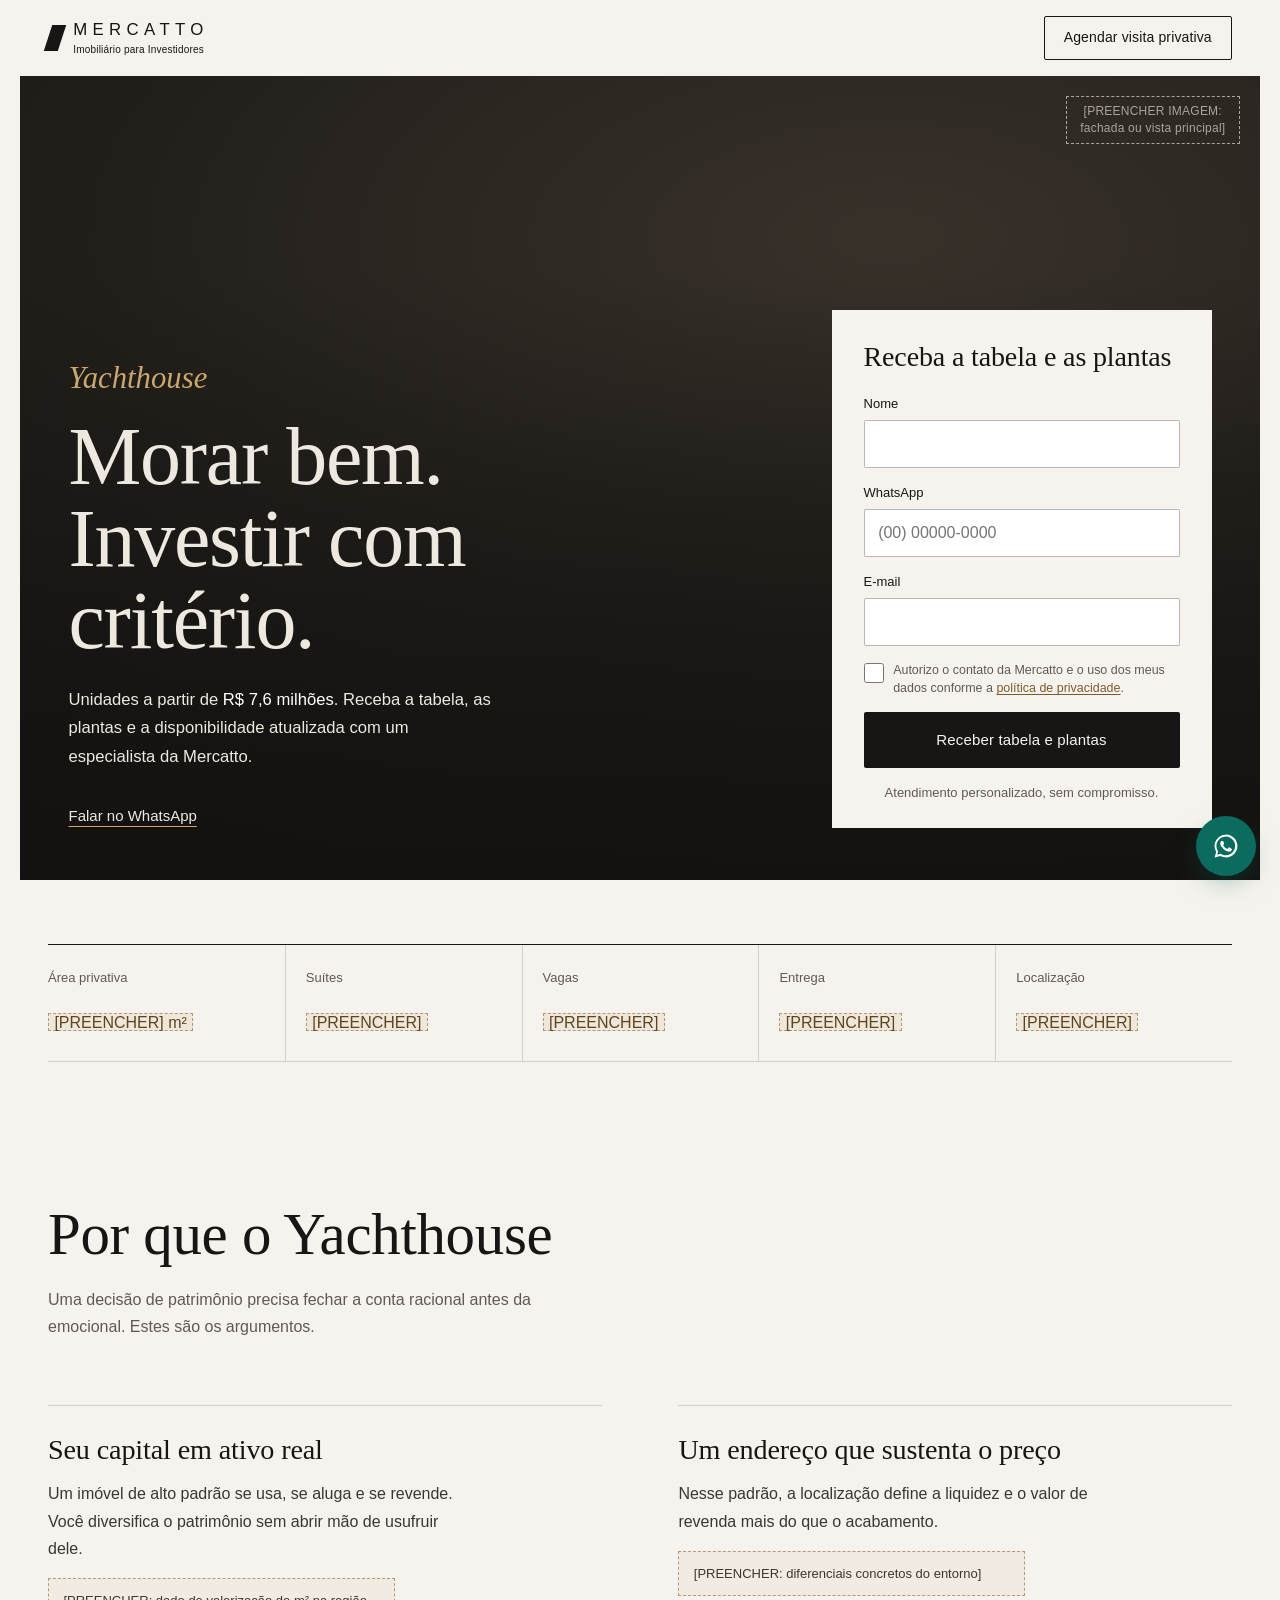
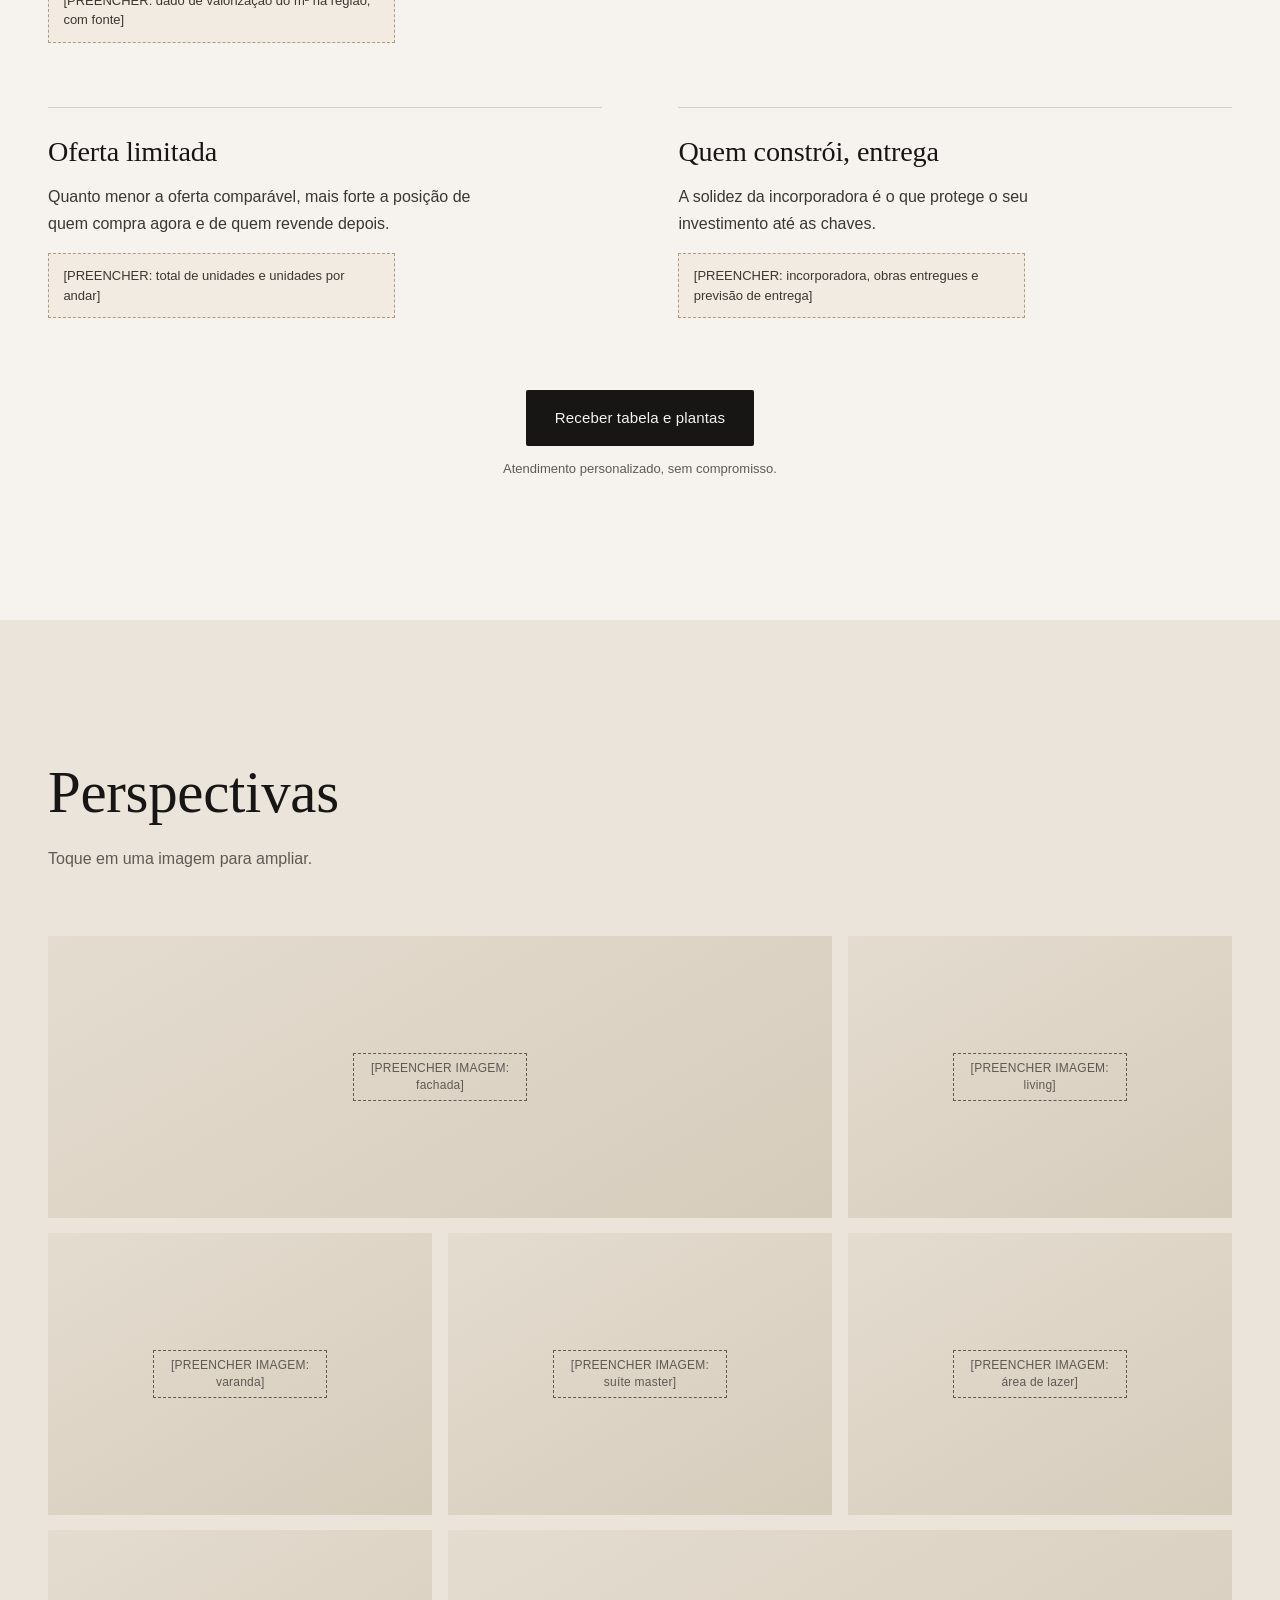
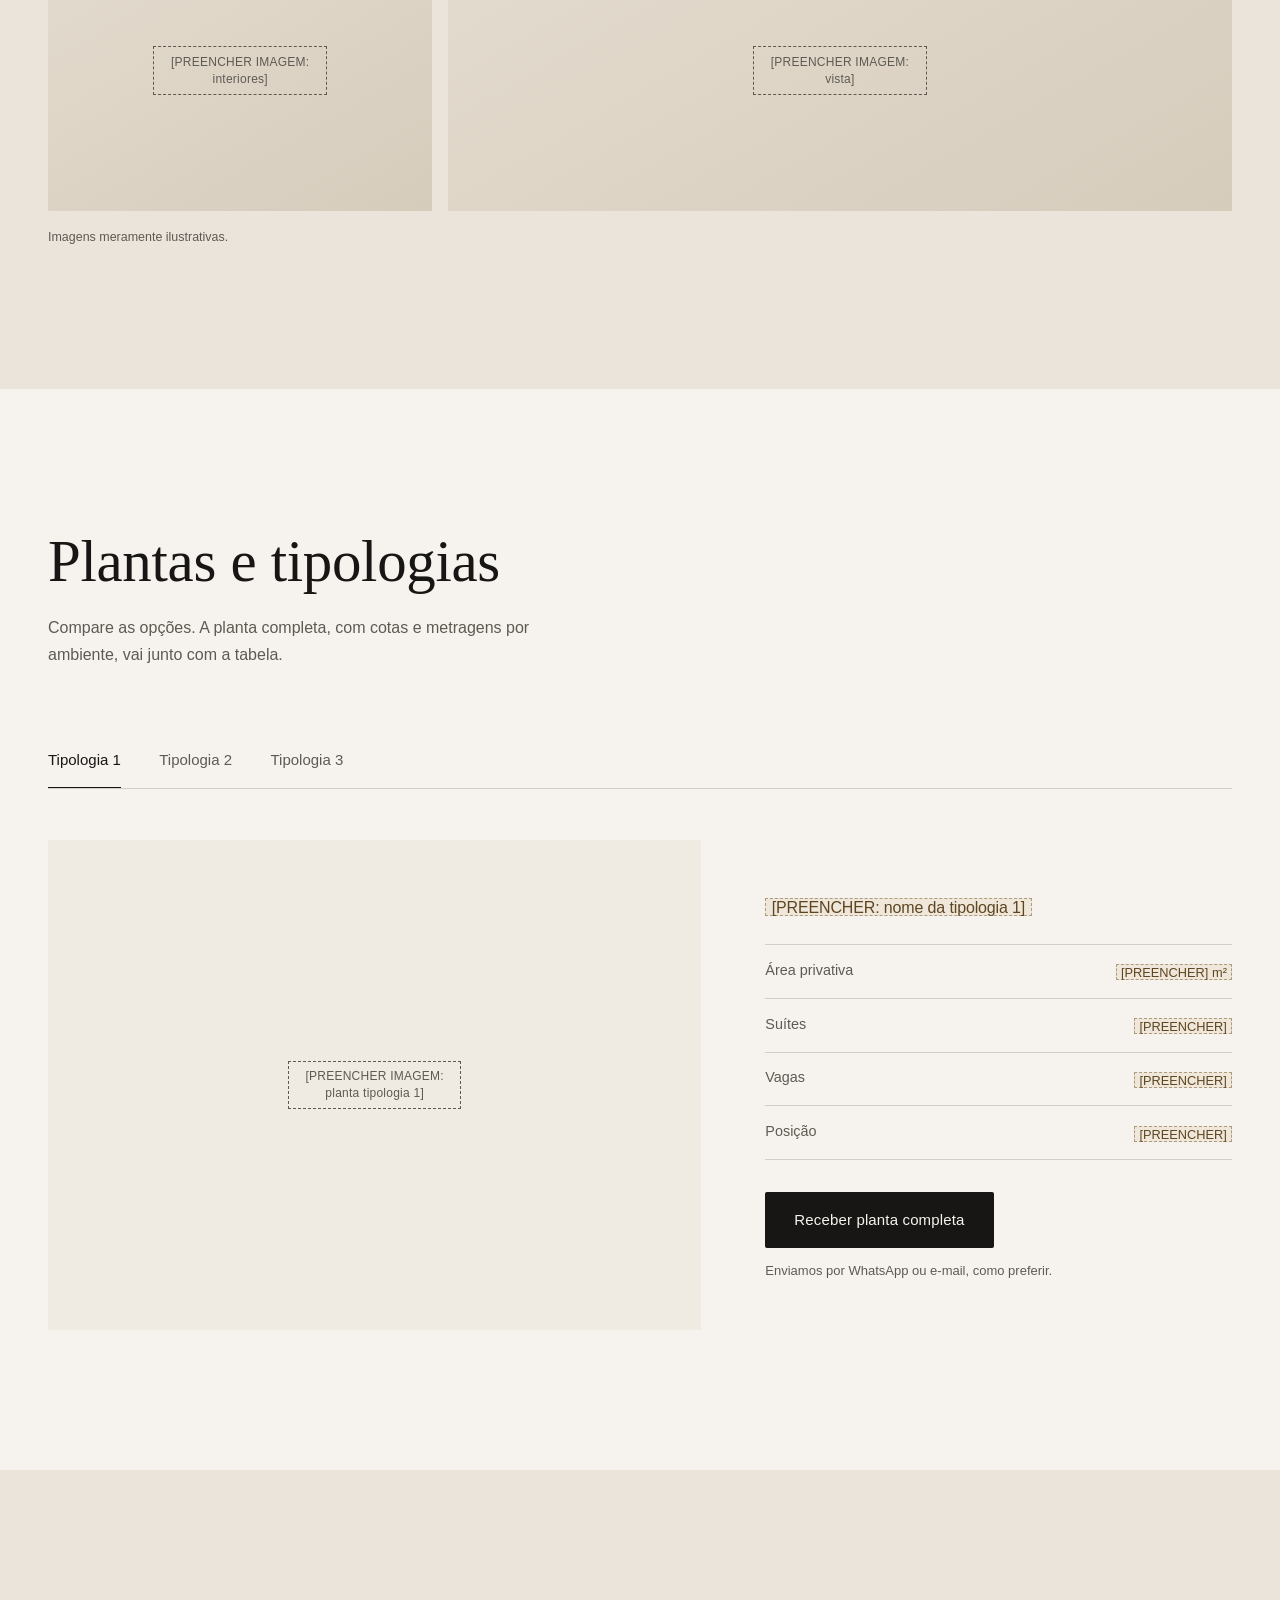
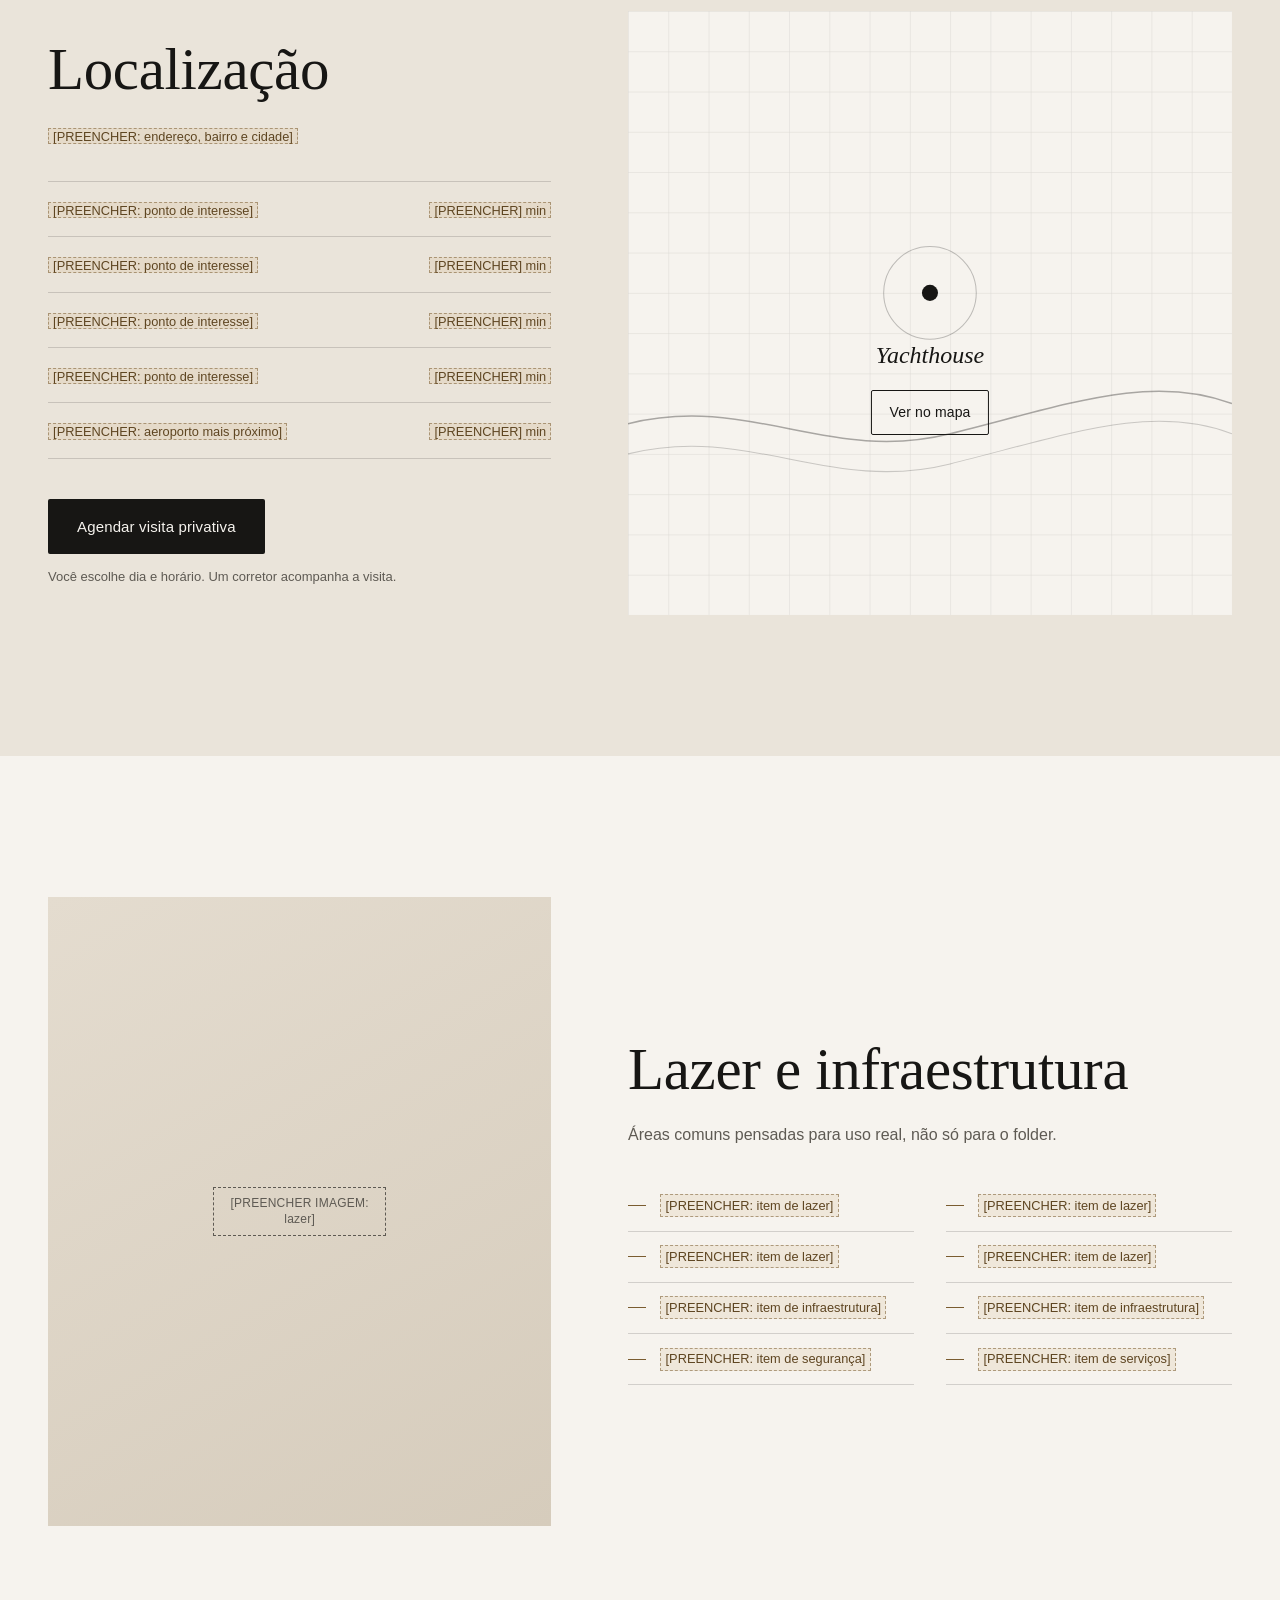
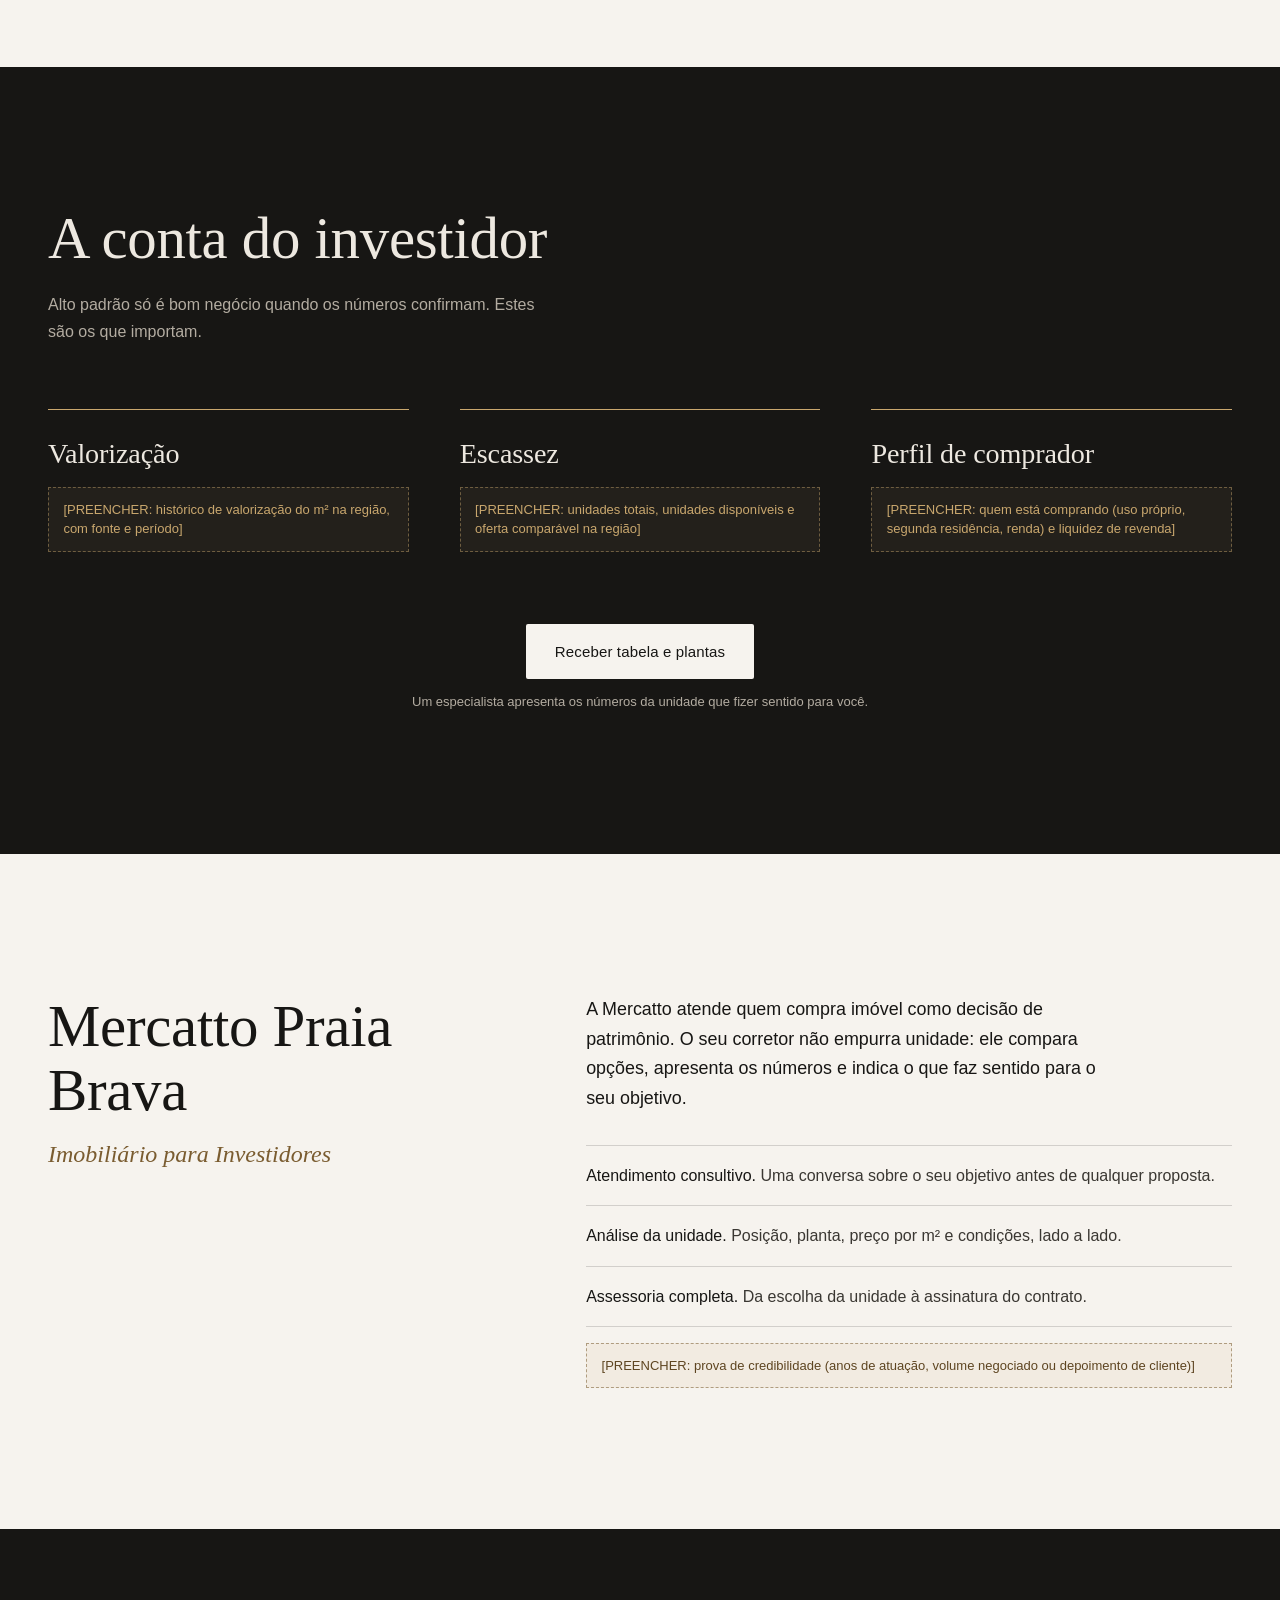
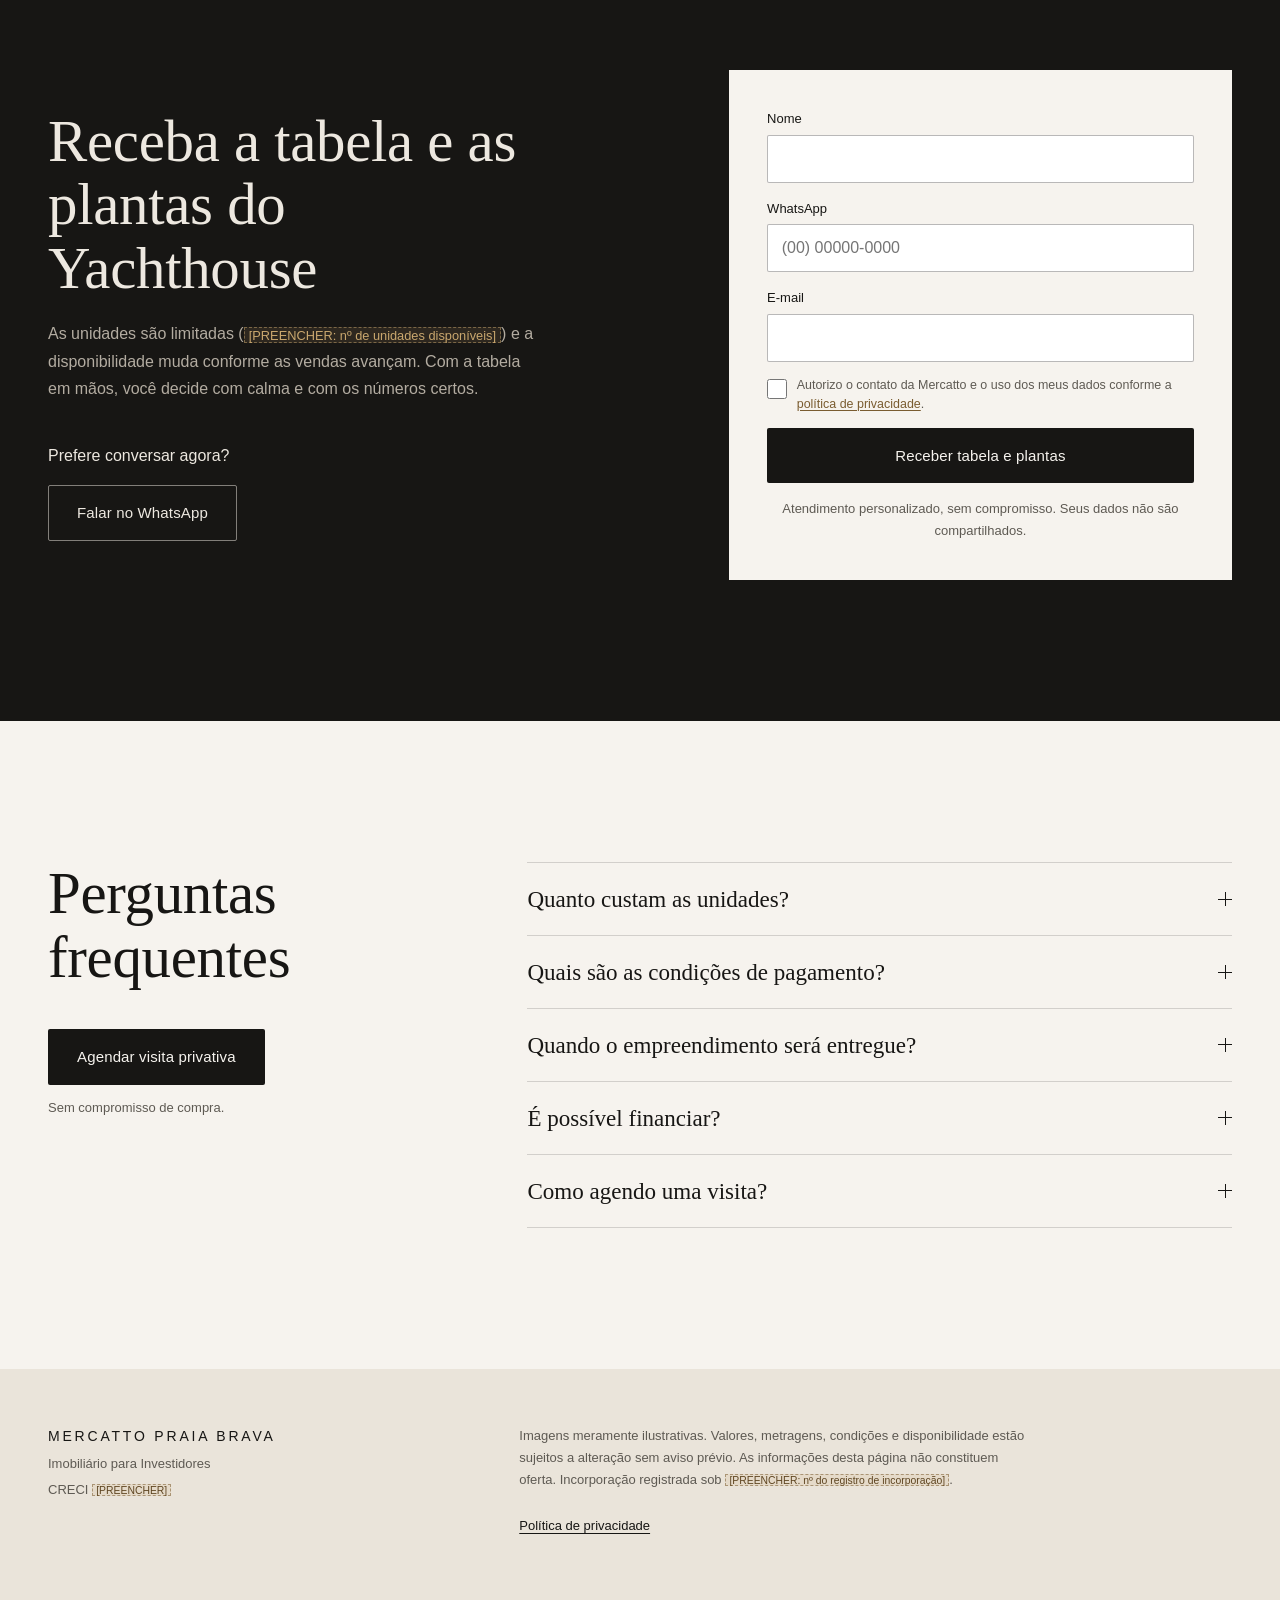
==== index.html @ 2030931a "Adiciona HTML da landing page com as 12 seções e placeholders [PREENCHER] Co-Authored-By: Claude Opu" ====
<!doctype html>
<!--
  ⚠️ FASE DE TESTE — ANTES DE IR AO AR DE VERDADE:
  1. Remova a tag <meta name="robots" content="noindex, nofollow"> abaixo.
  2. Troque o conteúdo de robots.txt para "User-agent: *" + "Allow: /".
  Configurações do formulário, WhatsApp e mapa: topo do script.js.
  Todo texto marcado [PREENCHER] depende de dado oficial do empreendimento.
-->
<html lang="pt-BR">
<head>
  <meta charset="utf-8">
  <meta name="viewport" content="width=device-width, initial-scale=1, viewport-fit=cover">
  <meta name="robots" content="noindex, nofollow">
  <title>Yachthouse | Unidades a partir de R$ 7,6 milhões | Mercatto Praia Brava</title>
  <meta name="description" content="Yachthouse: unidades a partir de R$ 7,6 milhões. Receba a tabela, as plantas e a disponibilidade atualizada com a Mercatto Praia Brava.">
  <meta name="theme-color" content="#F6F3EE">
  <link rel="icon" href="assets/favicon.svg" type="image/svg+xml">
  <script>document.documentElement.classList.add('js');</script>

  <meta property="og:type" content="website">
  <meta property="og:title" content="Yachthouse | a partir de R$ 7,6 milhões">
  <meta property="og:description" content="Receba a tabela, as plantas e a disponibilidade atualizada com a Mercatto Praia Brava.">
  <!-- <meta property="og:image" content="assets/[PREENCHER]-1600.webp"> (imagem 1200x630 da fachada) -->

  <!-- Fontes hospedadas no próprio site (sem chamada ao Google: mais rápido e sem rastreio de terceiros) -->
  <link rel="preload" href="assets/fonts/cormorant-garamond-500.woff2" as="font" type="font/woff2" crossorigin>
  <link rel="preload" href="assets/fonts/poppins-300.woff2" as="font" type="font/woff2" crossorigin>
  <link rel="preload" href="assets/fonts/poppins-500.woff2" as="font" type="font/woff2" crossorigin>
  <link rel="stylesheet" href="style.css">

  <!-- Quando a foto do hero chegar, pré-carregue a versão mobile:
  <link rel="preload" as="image" href="assets/hero-1024.webp" imagesrcset="assets/hero-640.webp 640w, assets/hero-1024.webp 1024w, assets/hero-1600.webp 1600w, assets/hero-2400.webp 2400w" imagesizes="100vw" fetchpriority="high"> -->

  <!-- ===== META PIXEL (descomente e troque SEU_PIXEL_ID) =====
  <script>
    !function(f,b,e,v,n,t,s){if(f.fbq)return;n=f.fbq=function(){n.callMethod?
    n.callMethod.apply(n,arguments):n.queue.push(arguments)};if(!f._fbq)f._fbq=n;
    n.push=n;n.loaded=!0;n.version='2.0';n.queue=[];t=b.createElement(e);t.async=!0;
    t.src=v;s=b.getElementsByTagName(e)[0];s.parentNode.insertBefore(t,s)}(window,
    document,'script','https://connect.facebook.net/en_US/fbevents.js');
    fbq('init', 'SEU_PIXEL_ID');
  </script>
  ===== -->

  <!-- ===== GOOGLE TAG (descomente e troque G-XXXXXXX / AW-XXXXXXX) =====
  <script async src="https://www.googletagmanager.com/gtag/js?id=G-XXXXXXX"></script>
  <script>
    window.dataLayer = window.dataLayer || [];
    function gtag(){dataLayer.push(arguments);}
    gtag('js', new Date());
    gtag('config', 'G-XXXXXXX');
  </script>
  ===== -->
</head>
<body>
  <a class="skip-link" href="#conteudo">Pular para o conteúdo</a>

  <header class="site-header">
    <div class="container header-inner">
      <a class="brand" href="./">
        <!-- Quando o Logo_HEAD.png chegar (rodar tools/otimizar-imagens.sh), troque o wordmark abaixo por:
        <img src="assets/logo-mercatto.png" alt="Mercatto Praia Brava" width="180" height="40"> -->
        <span class="brand-mark" aria-hidden="true"></span>
        <span class="brand-text">
          <span class="brand-name">Mercatto</span>
          <span class="brand-tagline">Imobiliário para Investidores</span>
        </span>
      </a>
      <button type="button" class="btn btn-ghost header-cta" data-open-form data-origem="header" data-titulo="Agendar visita privativa">
        Agendar visita privativa
      </button>
    </div>
  </header>

  <main id="conteudo">

    <!-- 1. HERO -->
    <section class="hero" aria-labelledby="hero-titulo">
      <div class="hero-frame">
        <div class="hero-media">
          <!-- Foto ou vídeo do hero. Imagem (sem lazy, prioridade alta):
          <img src="assets/hero-1600.webp" srcset="assets/hero-640.webp 640w, assets/hero-1024.webp 1024w, assets/hero-1600.webp 1600w, assets/hero-2400.webp 2400w" sizes="100vw" width="2400" height="1350" alt="[PREENCHER: descrição da fachada]" fetchpriority="high" decoding="async">
          Vídeo (mudo, em loop, com poster):
          <video autoplay muted loop playsinline poster="assets/hero-1600.webp"><source src="assets/hero.mp4" type="video/mp4"></video> -->
          <div class="ph ph-dark ph-fill" role="img" aria-label="Imagem do Yachthouse em breve">
            <span class="ph-label">[PREENCHER IMAGEM: fachada ou vista principal]</span>
          </div>
        </div>

        <div class="container hero-grid">
          <div class="hero-copy">
            <p class="hero-name">Yachthouse</p>
            <h1 id="hero-titulo">Morar bem.<br>Investir com critério.</h1>
            <p class="hero-sub">Unidades a partir de <strong>R$&nbsp;7,6&nbsp;milhões</strong>. Receba a tabela, as plantas e a disponibilidade atualizada com um especialista da Mercatto.</p>
            <div class="hero-actions">
              <button type="button" class="btn btn-light hero-mobile-cta" data-open-form data-origem="hero-mobile" data-titulo="Receber tabela e plantas">Receber tabela e plantas</button>
              <a class="link-wa" href="#" data-whatsapp data-origem="hero">Falar no WhatsApp</a>
            </div>
          </div>

          <div class="hero-form-card">
            <h2 class="form-title">Receba a tabela e as plantas</h2>
            <form class="lead-form" data-origem="hero" novalidate>
              <div class="field">
                <label for="h-nome">Nome</label>
                <input id="h-nome" name="nome" type="text" autocomplete="name" required aria-describedby="h-nome-erro">
                <p class="field-error" id="h-nome-erro"></p>
              </div>
              <div class="field">
                <label for="h-whatsapp">WhatsApp</label>
                <input id="h-whatsapp" name="whatsapp" type="tel" inputmode="tel" autocomplete="tel-national" placeholder="(00) 00000-0000" required aria-describedby="h-whatsapp-erro" data-mask="phone">
                <p class="field-error" id="h-whatsapp-erro"></p>
              </div>
              <div class="field">
                <label for="h-email">E-mail</label>
                <input id="h-email" name="email" type="email" autocomplete="email" required aria-describedby="h-email-erro">
                <p class="field-error" id="h-email-erro"></p>
              </div>
              <div class="field field-check">
                <input id="h-lgpd" name="consentimento" type="checkbox" required aria-describedby="h-lgpd-erro">
                <label for="h-lgpd">Autorizo o contato da Mercatto e o uso dos meus dados conforme a <a href="#privacidade">política de privacidade</a>.</label>
                <p class="field-error" id="h-lgpd-erro"></p>
              </div>
              <div class="hp" aria-hidden="true"><label for="h-empresa">Empresa</label><input id="h-empresa" name="empresa" type="text" tabindex="-1" autocomplete="off"></div>
              <input type="hidden" name="utm_source"><input type="hidden" name="utm_medium"><input type="hidden" name="utm_campaign"><input type="hidden" name="utm_content">
              <button type="submit" class="btn btn-primary btn-block">Receber tabela e plantas</button>
              <p class="trust">Atendimento personalizado, sem compromisso.</p>
              <div class="form-status" role="status" aria-live="polite"></div>
            </form>
          </div>
        </div>
      </div>
    </section>

    <!-- 2. FICHA TÉCNICA -->
    <section class="spec" aria-label="Números-chave do Yachthouse">
      <div class="container">
        <dl class="spec-sheet">
          <div class="spec-item"><dt>Área privativa</dt><dd><span class="pf">[PREENCHER] m²</span></dd></div>
          <div class="spec-item"><dt>Suítes</dt><dd><span class="pf">[PREENCHER]</span></dd></div>
          <div class="spec-item"><dt>Vagas</dt><dd><span class="pf">[PREENCHER]</span></dd></div>
          <div class="spec-item"><dt>Entrega</dt><dd><span class="pf">[PREENCHER]</span></dd></div>
          <div class="spec-item"><dt>Localização</dt><dd><span class="pf">[PREENCHER]</span></dd></div>
        </dl>
      </div>
    </section>

    <!-- 3. POR QUE YACHTHOUSE -->
    <section class="section why" aria-labelledby="why-titulo">
      <div class="container">
        <div class="section-head">
          <h2 id="why-titulo" class="reveal">Por que o Yachthouse</h2>
          <p class="section-lead reveal">Uma decisão de patrimônio precisa fechar a conta racional antes da emocional. Estes são os argumentos.</p>
        </div>
        <div class="why-grid">
          <article class="why-item reveal">
            <h3>Seu capital em ativo real</h3>
            <p>Um imóvel de alto padrão se usa, se aluga e se revende. Você diversifica o patrimônio sem abrir mão de usufruir dele.</p>
            <p class="pf-block">[PREENCHER: dado de valorização do m² na região, com fonte]</p>
          </article>
          <article class="why-item reveal">
            <h3>Um endereço que sustenta o preço</h3>
            <p>Nesse padrão, a localização define a liquidez e o valor de revenda mais do que o acabamento.</p>
            <p class="pf-block">[PREENCHER: diferenciais concretos do entorno]</p>
          </article>
          <article class="why-item reveal">
            <h3>Oferta limitada</h3>
            <p>Quanto menor a oferta comparável, mais forte a posição de quem compra agora e de quem revende depois.</p>
            <p class="pf-block">[PREENCHER: total de unidades e unidades por andar]</p>
          </article>
          <article class="why-item reveal">
            <h3>Quem constrói, entrega</h3>
            <p>A solidez da incorporadora é o que protege o seu investimento até as chaves.</p>
            <p class="pf-block">[PREENCHER: incorporadora, obras entregues e previsão de entrega]</p>
          </article>
        </div>
        <div class="cta-row">
          <button type="button" class="btn btn-primary" data-open-form data-origem="por-que" data-titulo="Receber tabela e plantas">Receber tabela e plantas</button>
          <p class="trust">Atendimento personalizado, sem compromisso.</p>
        </div>
      </div>
    </section>

    <!-- 4. GALERIA -->
    <section class="section gallery" aria-labelledby="galeria-titulo">
      <div class="container">
        <div class="section-head">
          <h2 id="galeria-titulo" class="reveal">Perspectivas</h2>
          <p class="section-lead reveal">Toque em uma imagem para ampliar.</p>
        </div>
        <!--
          Para cada imagem real, troque o <span class="ph"> por um <img> com srcset, mantendo o botão:
          <button class="gallery-item" data-full="assets/fachada-2400.webp" data-alt="Fachada do Yachthouse">
            <img src="assets/fachada-1024.webp" srcset="assets/fachada-640.webp 640w, assets/fachada-1024.webp 1024w, assets/fachada-1600.webp 1600w" sizes="(min-width: 900px) 50vw, 100vw" width="1600" height="1000" alt="Fachada do Yachthouse" loading="lazy" decoding="async">
          </button>
        -->
        <div class="gallery-grid">
          <button type="button" class="gallery-item g-wide" data-alt="[PREENCHER IMAGEM: fachada]"><span class="ph"><span class="ph-label">[PREENCHER IMAGEM: fachada]</span></span><span class="sr-only">Ampliar imagem: fachada</span></button>
          <button type="button" class="gallery-item" data-alt="[PREENCHER IMAGEM: living]"><span class="ph"><span class="ph-label">[PREENCHER IMAGEM: living]</span></span><span class="sr-only">Ampliar imagem: living</span></button>
          <button type="button" class="gallery-item" data-alt="[PREENCHER IMAGEM: varanda]"><span class="ph"><span class="ph-label">[PREENCHER IMAGEM: varanda]</span></span><span class="sr-only">Ampliar imagem: varanda</span></button>
          <button type="button" class="gallery-item" data-alt="[PREENCHER IMAGEM: suíte master]"><span class="ph"><span class="ph-label">[PREENCHER IMAGEM: suíte master]</span></span><span class="sr-only">Ampliar imagem: suíte master</span></button>
          <button type="button" class="gallery-item" data-alt="[PREENCHER IMAGEM: área de lazer]"><span class="ph"><span class="ph-label">[PREENCHER IMAGEM: área de lazer]</span></span><span class="sr-only">Ampliar imagem: área de lazer</span></button>
          <button type="button" class="gallery-item" data-alt="[PREENCHER IMAGEM: interiores]"><span class="ph"><span class="ph-label">[PREENCHER IMAGEM: interiores]</span></span><span class="sr-only">Ampliar imagem: interiores</span></button>
          <button type="button" class="gallery-item g-wide" data-alt="[PREENCHER IMAGEM: vista]"><span class="ph"><span class="ph-label">[PREENCHER IMAGEM: vista]</span></span><span class="sr-only">Ampliar imagem: vista</span></button>
        </div>
        <p class="note">Imagens meramente ilustrativas.</p>
      </div>
    </section>

    <!-- 5. PLANTAS -->
    <section class="section plans" aria-labelledby="plantas-titulo">
      <div class="container">
        <div class="section-head">
          <h2 id="plantas-titulo" class="reveal">Plantas e tipologias</h2>
          <p class="section-lead reveal">Compare as opções. A planta completa, com cotas e metragens por ambiente, vai junto com a tabela.</p>
        </div>

        <div class="tabs" role="tablist" aria-label="Tipologias">
          <button type="button" role="tab" id="tab-1" aria-controls="painel-1" aria-selected="true">Tipologia 1</button>
          <button type="button" role="tab" id="tab-2" aria-controls="painel-2" aria-selected="false" tabindex="-1">Tipologia 2</button>
          <button type="button" role="tab" id="tab-3" aria-controls="painel-3" aria-selected="false" tabindex="-1">Tipologia 3</button>
        </div>

        <div class="tab-panel" role="tabpanel" id="painel-1" aria-labelledby="tab-1" tabindex="0">
          <div class="plan-media"><span class="ph ph-plan"><span class="ph-label">[PREENCHER IMAGEM: planta tipologia 1]</span></span></div>
          <div class="plan-info">
            <h3><span class="pf">[PREENCHER: nome da tipologia 1]</span></h3>
            <dl class="plan-specs">
              <div><dt>Área privativa</dt><dd><span class="pf">[PREENCHER] m²</span></dd></div>
              <div><dt>Suítes</dt><dd><span class="pf">[PREENCHER]</span></dd></div>
              <div><dt>Vagas</dt><dd><span class="pf">[PREENCHER]</span></dd></div>
              <div><dt>Posição</dt><dd><span class="pf">[PREENCHER]</span></dd></div>
            </dl>
            <button type="button" class="btn btn-primary" data-open-form data-origem="planta-1" data-titulo="Receber planta completa">Receber planta completa</button>
            <p class="trust">Enviamos por WhatsApp ou e-mail, como preferir.</p>
          </div>
        </div>
        <div class="tab-panel" role="tabpanel" id="painel-2" aria-labelledby="tab-2" tabindex="0" hidden>
          <div class="plan-media"><span class="ph ph-plan"><span class="ph-label">[PREENCHER IMAGEM: planta tipologia 2]</span></span></div>
          <div class="plan-info">
            <h3><span class="pf">[PREENCHER: nome da tipologia 2]</span></h3>
            <dl class="plan-specs">
              <div><dt>Área privativa</dt><dd><span class="pf">[PREENCHER] m²</span></dd></div>
              <div><dt>Suítes</dt><dd><span class="pf">[PREENCHER]</span></dd></div>
              <div><dt>Vagas</dt><dd><span class="pf">[PREENCHER]</span></dd></div>
              <div><dt>Posição</dt><dd><span class="pf">[PREENCHER]</span></dd></div>
            </dl>
            <button type="button" class="btn btn-primary" data-open-form data-origem="planta-2" data-titulo="Receber planta completa">Receber planta completa</button>
            <p class="trust">Enviamos por WhatsApp ou e-mail, como preferir.</p>
          </div>
        </div>
        <div class="tab-panel" role="tabpanel" id="painel-3" aria-labelledby="tab-3" tabindex="0" hidden>
          <div class="plan-media"><span class="ph ph-plan"><span class="ph-label">[PREENCHER IMAGEM: planta tipologia 3]</span></span></div>
          <div class="plan-info">
            <h3><span class="pf">[PREENCHER: nome da tipologia 3]</span></h3>
            <dl class="plan-specs">
              <div><dt>Área privativa</dt><dd><span class="pf">[PREENCHER] m²</span></dd></div>
              <div><dt>Suítes</dt><dd><span class="pf">[PREENCHER]</span></dd></div>
              <div><dt>Vagas</dt><dd><span class="pf">[PREENCHER]</span></dd></div>
              <div><dt>Posição</dt><dd><span class="pf">[PREENCHER]</span></dd></div>
            </dl>
            <button type="button" class="btn btn-primary" data-open-form data-origem="planta-3" data-titulo="Receber planta completa">Receber planta completa</button>
            <p class="trust">Enviamos por WhatsApp ou e-mail, como preferir.</p>
          </div>
        </div>
      </div>
    </section>

    <!-- 6. LOCALIZAÇÃO -->
    <section class="section location" aria-labelledby="local-titulo">
      <div class="container location-grid">
        <div class="location-copy">
          <h2 id="local-titulo" class="reveal">Localização</h2>
          <p class="section-lead reveal"><span class="pf">[PREENCHER: endereço, bairro e cidade]</span></p>
          <dl class="distances">
            <div><dt><span class="pf">[PREENCHER: ponto de interesse]</span></dt><dd><span class="pf">[PREENCHER] min</span></dd></div>
            <div><dt><span class="pf">[PREENCHER: ponto de interesse]</span></dt><dd><span class="pf">[PREENCHER] min</span></dd></div>
            <div><dt><span class="pf">[PREENCHER: ponto de interesse]</span></dt><dd><span class="pf">[PREENCHER] min</span></dd></div>
            <div><dt><span class="pf">[PREENCHER: ponto de interesse]</span></dt><dd><span class="pf">[PREENCHER] min</span></dd></div>
            <div><dt><span class="pf">[PREENCHER: aeroporto mais próximo]</span></dt><dd><span class="pf">[PREENCHER] min</span></dd></div>
          </dl>
          <div class="cta-row cta-row-left">
            <button type="button" class="btn btn-primary" data-open-form data-origem="localizacao" data-titulo="Agendar visita privativa">Agendar visita privativa</button>
            <p class="trust">Você escolhe dia e horário. Um corretor acompanha a visita.</p>
          </div>
        </div>
        <div class="map" id="mapa">
          <svg class="map-art" viewBox="0 0 600 600" aria-hidden="true" focusable="false">
            <defs><pattern id="grid" width="40" height="40" patternUnits="userSpaceOnUse"><path d="M40 0H0V40" fill="none" stroke="currentColor" stroke-opacity=".12"/></pattern></defs>
            <rect width="600" height="600" fill="url(#grid)"/>
            <path d="M0 410 C120 380 200 450 320 420 S520 360 600 390" fill="none" stroke="currentColor" stroke-opacity=".35" stroke-width="1.5"/>
            <path d="M0 440 C120 410 200 480 320 450 S520 390 600 420" fill="none" stroke="currentColor" stroke-opacity=".2"/>
            <circle cx="300" cy="280" r="46" fill="none" stroke="currentColor" stroke-opacity=".25"/>
            <circle cx="300" cy="280" r="8" fill="currentColor"/>
          </svg>
          <div class="map-overlay">
            <p class="map-pin-label">Yachthouse</p>
            <button type="button" class="btn btn-ghost btn-small" data-load-map>Ver no mapa</button>
          </div>
        </div>
      </div>
    </section>

    <!-- 7. LAZER E INFRAESTRUTURA -->
    <section class="section leisure" aria-labelledby="lazer-titulo">
      <div class="container leisure-grid">
        <div class="leisure-media"><span class="ph ph-tall"><span class="ph-label">[PREENCHER IMAGEM: lazer]</span></span></div>
        <div class="leisure-copy">
          <h2 id="lazer-titulo" class="reveal">Lazer e infraestrutura</h2>
          <p class="section-lead reveal">Áreas comuns pensadas para uso real, não só para o folder.</p>
          <ul class="leisure-list">
            <li><span class="pf">[PREENCHER: item de lazer]</span></li>
            <li><span class="pf">[PREENCHER: item de lazer]</span></li>
            <li><span class="pf">[PREENCHER: item de lazer]</span></li>
            <li><span class="pf">[PREENCHER: item de lazer]</span></li>
            <li><span class="pf">[PREENCHER: item de infraestrutura]</span></li>
            <li><span class="pf">[PREENCHER: item de infraestrutura]</span></li>
            <li><span class="pf">[PREENCHER: item de segurança]</span></li>
            <li><span class="pf">[PREENCHER: item de serviços]</span></li>
          </ul>
        </div>
      </div>
    </section>

    <!-- 8. INVESTIMENTO -->
    <section class="section section-dark invest" aria-labelledby="invest-titulo">
      <div class="container">
        <div class="section-head">
          <h2 id="invest-titulo" class="reveal">A conta do investidor</h2>
          <p class="section-lead reveal">Alto padrão só é bom negócio quando os números confirmam. Estes são os que importam.</p>
        </div>
        <div class="invest-grid">
          <article class="invest-item">
            <h3>Valorização</h3>
            <p class="pf-block">[PREENCHER: histórico de valorização do m² na região, com fonte e período]</p>
          </article>
          <article class="invest-item">
            <h3>Escassez</h3>
            <p class="pf-block">[PREENCHER: unidades totais, unidades disponíveis e oferta comparável na região]</p>
          </article>
          <article class="invest-item">
            <h3>Perfil de comprador</h3>
            <p class="pf-block">[PREENCHER: quem está comprando (uso próprio, segunda residência, renda) e liquidez de revenda]</p>
          </article>
        </div>
        <div class="cta-row">
          <button type="button" class="btn btn-light" data-open-form data-origem="investimento" data-titulo="Receber tabela e plantas">Receber tabela e plantas</button>
          <p class="trust">Um especialista apresenta os números da unidade que fizer sentido para você.</p>
        </div>
      </div>
    </section>

    <!-- 9. SOBRE A MERCATTO -->
    <section class="section about" aria-labelledby="sobre-titulo">
      <div class="container about-grid">
        <div>
          <h2 id="sobre-titulo" class="reveal">Mercatto Praia Brava</h2>
          <p class="about-tagline">Imobiliário para Investidores</p>
        </div>
        <div class="about-copy">
          <p>A Mercatto atende quem compra imóvel como decisão de patrimônio. O seu corretor não empurra unidade: ele compara opções, apresenta os números e indica o que faz sentido para o seu objetivo.</p>
          <ul class="about-list">
            <li><strong>Atendimento consultivo.</strong> Uma conversa sobre o seu objetivo antes de qualquer proposta.</li>
            <li><strong>Análise da unidade.</strong> Posição, planta, preço por m² e condições, lado a lado.</li>
            <li><strong>Assessoria completa.</strong> Da escolha da unidade à assinatura do contrato.</li>
          </ul>
          <p class="pf-block">[PREENCHER: prova de credibilidade (anos de atuação, volume negociado ou depoimento de cliente)]</p>
        </div>
      </div>
    </section>

    <!-- 10. CTA FINAL -->
    <section class="section section-dark final" id="contato" aria-labelledby="final-titulo">
      <div class="container final-grid">
        <div class="final-copy">
          <h2 id="final-titulo" class="reveal">Receba a tabela e as plantas do Yachthouse</h2>
          <p class="section-lead">As unidades são limitadas (<span class="pf pf-dark">[PREENCHER: nº de unidades disponíveis]</span>) e a disponibilidade muda conforme as vendas avançam. Com a tabela em mãos, você decide com calma e com os números certos.</p>
          <p class="final-alt">Prefere conversar agora?</p>
          <a class="btn btn-outline-light" href="#" data-whatsapp data-origem="cta-final">Falar no WhatsApp</a>
        </div>
        <div class="final-form-card">
          <form class="lead-form" data-origem="cta-final" novalidate>
            <div class="field">
              <label for="f-nome">Nome</label>
              <input id="f-nome" name="nome" type="text" autocomplete="name" required aria-describedby="f-nome-erro">
              <p class="field-error" id="f-nome-erro"></p>
            </div>
            <div class="field">
              <label for="f-whatsapp">WhatsApp</label>
              <input id="f-whatsapp" name="whatsapp" type="tel" inputmode="tel" autocomplete="tel-national" placeholder="(00) 00000-0000" required aria-describedby="f-whatsapp-erro" data-mask="phone">
              <p class="field-error" id="f-whatsapp-erro"></p>
            </div>
            <div class="field">
              <label for="f-email">E-mail</label>
              <input id="f-email" name="email" type="email" autocomplete="email" required aria-describedby="f-email-erro">
              <p class="field-error" id="f-email-erro"></p>
            </div>
            <div class="field field-check">
              <input id="f-lgpd" name="consentimento" type="checkbox" required aria-describedby="f-lgpd-erro">
              <label for="f-lgpd">Autorizo o contato da Mercatto e o uso dos meus dados conforme a <a href="#privacidade">política de privacidade</a>.</label>
              <p class="field-error" id="f-lgpd-erro"></p>
            </div>
            <div class="hp" aria-hidden="true"><label for="f-empresa">Empresa</label><input id="f-empresa" name="empresa" type="text" tabindex="-1" autocomplete="off"></div>
            <input type="hidden" name="utm_source"><input type="hidden" name="utm_medium"><input type="hidden" name="utm_campaign"><input type="hidden" name="utm_content">
            <button type="submit" class="btn btn-primary btn-block">Receber tabela e plantas</button>
            <p class="trust">Atendimento personalizado, sem compromisso. Seus dados não são compartilhados.</p>
            <div class="form-status" role="status" aria-live="polite"></div>
          </form>
        </div>
      </div>
    </section>

    <!-- 11. FAQ -->
    <section class="section faq" aria-labelledby="faq-titulo">
      <div class="container faq-grid">
        <div>
          <h2 id="faq-titulo" class="reveal">Perguntas frequentes</h2>
          <div class="cta-row cta-row-left">
            <button type="button" class="btn btn-primary" data-open-form data-origem="faq" data-titulo="Agendar visita privativa">Agendar visita privativa</button>
            <p class="trust">Sem compromisso de compra.</p>
          </div>
        </div>
        <div class="faq-list">
          <details>
            <summary>Quanto custam as unidades?</summary>
            <p>As unidades começam em R$ 7,6 milhões. O valor de cada uma varia conforme a tipologia, o andar e a posição. Enviamos a tabela completa e atualizada assim que você pedir. <span class="pf">[PREENCHER: faixa de valores, se puder ser divulgada]</span></p>
          </details>
          <details>
            <summary>Quais são as condições de pagamento?</summary>
            <p><span class="pf">[PREENCHER: entrada, parcelas mensais, reforços e saldo na entrega]</span> O corretor monta uma simulação para a unidade escolhida.</p>
          </details>
          <details>
            <summary>Quando o empreendimento será entregue?</summary>
            <p><span class="pf">[PREENCHER: previsão de entrega e fase atual da obra]</span></p>
          </details>
          <details>
            <summary>É possível financiar?</summary>
            <p><span class="pf">[PREENCHER: se aceita financiamento bancário no saldo e em quais condições]</span> A Mercatto orienta sobre as alternativas disponíveis para o seu caso.</p>
          </details>
          <details>
            <summary>Como agendo uma visita?</summary>
            <p>Pelo formulário ou pelo WhatsApp. Agendamos uma visita privativa no dia e horário que você preferir, com um corretor dedicado. <span class="pf">[PREENCHER: local da visita (decorado, stand ou obra)]</span></p>
          </details>
        </div>
      </div>
    </section>
  </main>

  <!-- 12. RODAPÉ -->
  <footer class="site-footer">
    <div class="container footer-grid">
      <div class="footer-brand">
        <p class="brand-name">Mercatto Praia Brava</p>
        <p>Imobiliário para Investidores</p>
        <p>CRECI <span class="pf pf-dark">[PREENCHER]</span></p>
      </div>
      <div class="footer-legal">
        <p>Imagens meramente ilustrativas. Valores, metragens, condições e disponibilidade estão sujeitos a alteração sem aviso prévio. As informações desta página não constituem oferta. Incorporação registrada sob <span class="pf pf-dark">[PREENCHER: nº do registro de incorporação]</span>.</p>
        <details id="privacidade" class="privacy">
          <summary>Política de privacidade</summary>
          <p>Os dados enviados nesta página (nome, WhatsApp e e-mail) são usados apenas para o atendimento sobre o Yachthouse pela Mercatto Praia Brava, com base no seu consentimento (LGPD, Lei 13.709/2018). Você pode pedir a exclusão a qualquer momento pelo contato <span class="pf pf-dark">[PREENCHER: e-mail do encarregado de dados]</span>. Política completa: <span class="pf pf-dark">[PREENCHER: link]</span>.</p>
        </details>
      </div>
    </div>
  </footer>

  <!-- WhatsApp flutuante (desktop) -->
  <a class="wa-float" href="#" data-whatsapp data-origem="flutuante" aria-label="Falar no WhatsApp sobre o Yachthouse">
    <svg viewBox="0 0 32 32" width="28" height="28" aria-hidden="true" focusable="false"><path fill="currentColor" d="M16 3a13 13 0 0 0-11.2 19.6L3 29l6.6-1.7A13 13 0 1 0 16 3Zm0 23.7c-2 0-4-.6-5.7-1.6l-.4-.2-3.9 1 1-3.8-.3-.4A10.7 10.7 0 1 1 16 26.7Zm5.9-8c-.3-.2-1.9-1-2.2-1-.3-.2-.5-.2-.7.1l-1 1.3c-.2.2-.4.2-.7.1-.3-.2-1.4-.5-2.6-1.6-1-.9-1.6-1.9-1.8-2.2-.2-.3 0-.5.1-.7l.5-.6.3-.5v-.5l-1-2.4c-.3-.6-.5-.5-.7-.5h-.6c-.2 0-.6.1-.9.4-.3.3-1.1 1.1-1.1 2.7s1.2 3.2 1.3 3.4c.2.2 2.3 3.5 5.6 4.9 2.8 1.1 3.3.9 3.9.8.6 0 1.9-.8 2.2-1.5.3-.8.3-1.4.2-1.5l-.8-.4Z"/></svg>
  </a>

  <!-- Barra fixa inferior (mobile) -->
  <div class="mobile-bar">
    <a class="mobile-bar-wa" href="#" data-whatsapp data-origem="barra-mobile">WhatsApp</a>
    <button type="button" class="mobile-bar-cta" data-open-form data-origem="barra-mobile" data-titulo="Receber tabela e plantas">Quero receber a tabela</button>
  </div>

  <!-- Formulário em modal (todos os CTAs que não estão ao lado de um formulário) -->
  <dialog class="form-dialog" id="form-dialog" aria-labelledby="m-titulo">
    <button type="button" class="dialog-close" data-close-dialog aria-label="Fechar">
      <svg viewBox="0 0 24 24" width="22" height="22" aria-hidden="true"><path d="M5 5l14 14M19 5L5 19" stroke="currentColor" stroke-width="1.5"/></svg>
    </button>
    <h2 class="form-title" id="m-titulo">Receber tabela e plantas</h2>
    <p class="dialog-sub">Yachthouse, unidades a partir de R$ 7,6 milhões.</p>
    <form class="lead-form" data-origem="modal" novalidate>
      <div class="field">
        <label for="m-nome">Nome</label>
        <input id="m-nome" name="nome" type="text" autocomplete="name" required aria-describedby="m-nome-erro">
        <p class="field-error" id="m-nome-erro"></p>
      </div>
      <div class="field">
        <label for="m-whatsapp">WhatsApp</label>
        <input id="m-whatsapp" name="whatsapp" type="tel" inputmode="tel" autocomplete="tel-national" placeholder="(00) 00000-0000" required aria-describedby="m-whatsapp-erro" data-mask="phone">
        <p class="field-error" id="m-whatsapp-erro"></p>
      </div>
      <div class="field">
        <label for="m-email">E-mail</label>
        <input id="m-email" name="email" type="email" autocomplete="email" required aria-describedby="m-email-erro">
        <p class="field-error" id="m-email-erro"></p>
      </div>
      <div class="field field-check">
        <input id="m-lgpd" name="consentimento" type="checkbox" required aria-describedby="m-lgpd-erro">
        <label for="m-lgpd">Autorizo o contato da Mercatto e o uso dos meus dados conforme a <a href="#privacidade" data-close-dialog>política de privacidade</a>.</label>
        <p class="field-error" id="m-lgpd-erro"></p>
      </div>
      <div class="hp" aria-hidden="true"><label for="m-empresa">Empresa</label><input id="m-empresa" name="empresa" type="text" tabindex="-1" autocomplete="off"></div>
      <input type="hidden" name="utm_source"><input type="hidden" name="utm_medium"><input type="hidden" name="utm_campaign"><input type="hidden" name="utm_content">
      <button type="submit" class="btn btn-primary btn-block" data-submit-label>Receber tabela e plantas</button>
      <p class="trust">Atendimento personalizado, sem compromisso.</p>
      <div class="form-status" role="status" aria-live="polite"></div>
    </form>
  </dialog>

  <!-- Lightbox da galeria -->
  <dialog class="lightbox" id="lightbox" aria-label="Galeria ampliada">
    <button type="button" class="lb-close" data-close-dialog aria-label="Fechar galeria">
      <svg viewBox="0 0 24 24" width="24" height="24" aria-hidden="true"><path d="M5 5l14 14M19 5L5 19" stroke="currentColor" stroke-width="1.5"/></svg>
    </button>
    <button type="button" class="lb-nav lb-prev" aria-label="Imagem anterior">
      <svg viewBox="0 0 24 24" width="28" height="28" aria-hidden="true"><path d="M15 4l-8 8 8 8" fill="none" stroke="currentColor" stroke-width="1.5"/></svg>
    </button>
    <figure class="lb-figure">
      <div class="lb-stage"></div>
      <figcaption class="lb-caption"></figcaption>
    </figure>
    <button type="button" class="lb-nav lb-next" aria-label="Próxima imagem">
      <svg viewBox="0 0 24 24" width="28" height="28" aria-hidden="true"><path d="M9 4l8 8-8 8" fill="none" stroke="currentColor" stroke-width="1.5"/></svg>
    </button>
  </dialog>

  <script src="script.js" defer></script>
</body>
</html>
---- style.css ----
/* ==========================================================================
   Yachthouse | Mercatto Praia Brava
   Tokens de marca no :root. Tudo em caminhos relativos (GitHub Pages).
   ========================================================================== */

/* ---------- Fontes (auto-hospedadas, subconjunto latin, OFL) ---------- */
@font-face { font-family: "Cormorant Garamond"; src: url("assets/fonts/cormorant-garamond-500.woff2") format("woff2"); font-weight: 500 600; font-style: normal; font-display: swap; }
@font-face { font-family: "Cormorant Garamond"; src: url("assets/fonts/cormorant-garamond-500-italic.woff2") format("woff2"); font-weight: 500; font-style: italic; font-display: swap; }
@font-face { font-family: "Poppins"; src: url("assets/fonts/poppins-300.woff2") format("woff2"); font-weight: 300; font-style: normal; font-display: swap; }
@font-face { font-family: "Poppins"; src: url("assets/fonts/poppins-400.woff2") format("woff2"); font-weight: 400; font-style: normal; font-display: swap; }
@font-face { font-family: "Poppins"; src: url("assets/fonts/poppins-500.woff2") format("woff2"); font-weight: 500; font-style: normal; font-display: swap; }
/* Fallbacks com métricas ajustadas: a troca de fonte não empurra o layout (CLS) */
@font-face { font-family: "Cormorant Fallback"; src: local("Georgia"), local("Times New Roman"); size-adjust: 84%; ascent-override: 110%; descent-override: 34%; line-gap-override: 0%; }
@font-face { font-family: "Poppins Fallback"; src: local("Arial"), local("Helvetica Neue"); size-adjust: 112%; ascent-override: 94%; descent-override: 31%; line-gap-override: 9%; }

:root {
  --ink: #171614;          /* preto da marca */
  --paper: #F6F3EE;        /* off-white de base */
  --linen: #EAE4DA;        /* areia, fundos secundários */
  --champagne: #C9A76E;    /* acento: só em fundo escuro e detalhes */
  --bronze: #7A5C30;       /* dourado legível sobre fundo claro (AA) */
  --bronze-deep: #5E4521;  /* texto dos placeholders: AA também sobre areia */
  --mute: #5E5A53;         /* texto secundário sobre claro (AA) */
  --on-dark: #EDE8E0;      /* texto sobre escuro */
  --on-dark-mute: #B3ACA1; /* texto secundário sobre escuro (AA) */
  --line: rgba(23, 22, 20, .16);
  --line-dark: rgba(237, 232, 224, .18);
  --wa: #0B6B5F;          /* verde WhatsApp escurecido para contraste AA com texto branco */

  --serif: "Cormorant Garamond", "Cormorant Fallback", Georgia, serif;
  --sans: "Poppins", "Poppins Fallback", Arial, sans-serif;

  --gutter: clamp(16px, 4vw, 48px);
  --section: clamp(80px, 11vw, 152px);
  --header-h: 76px;
  --bar-h: 0px;
  --ease: cubic-bezier(.2, .7, .2, 1);
}

/* ---------- Base ---------- */
*, *::before, *::after { box-sizing: border-box; }
html { -webkit-text-size-adjust: 100%; scroll-behavior: smooth; }
body {
  margin: 0;
  background: var(--paper);
  color: var(--ink);
  font-family: var(--sans);
  font-weight: 300;
  font-size: 1rem;
  line-height: 1.7;
  -webkit-font-smoothing: antialiased;
  padding-bottom: var(--bar-h);
}
img, video, svg { display: block; max-width: 100%; }
img, video { height: auto; }
h1, h2, h3 { font-family: var(--serif); font-weight: 500; line-height: 1.08; margin: 0; letter-spacing: -.005em; }
h2 { font-size: clamp(2.25rem, 4.6vw, 3.75rem); }
h3 { font-size: clamp(1.5rem, 2.2vw, 1.875rem); line-height: 1.15; }
p { margin: 0 0 1em; }
p:last-child { margin-bottom: 0; }
strong { font-weight: 500; }
a { color: var(--bronze); text-underline-offset: .2em; }
a:hover { color: var(--ink); }
button { font: inherit; cursor: pointer; }

:focus-visible { outline: 2px solid var(--bronze); outline-offset: 3px; }
.section-dark :focus-visible, .hero :focus-visible, .lightbox :focus-visible { outline-color: var(--champagne); }

.container { width: 100%; max-width: 1280px; margin-inline: auto; padding-inline: var(--gutter); }
.sr-only { position: absolute; width: 1px; height: 1px; padding: 0; margin: -1px; overflow: hidden; clip: rect(0 0 0 0); white-space: nowrap; border: 0; }
.skip-link { position: absolute; left: 16px; top: -100px; z-index: 100; background: var(--ink); color: var(--paper); padding: .75rem 1rem; }
.skip-link:focus { top: 16px; }

/* ---------- Placeholders (visíveis de propósito) ---------- */
.pf {
  font-family: var(--sans);
  font-size: min(.8em, 1rem);
  font-weight: 400;
  color: var(--bronze-deep);
  background: rgba(201, 167, 110, .16);
  outline: 1px dashed rgba(122, 92, 48, .55);
  outline-offset: -1px;
  padding: .05em .4em;
  white-space: normal;
}
.pf-dark { color: var(--champagne); background: rgba(201, 167, 110, .12); outline-color: rgba(201, 167, 110, .5); }
.pf-block {
  font-size: .8125rem;
  font-weight: 400;
  line-height: 1.5;
  color: var(--bronze-deep);
  border: 1px dashed rgba(122, 92, 48, .55);
  background: rgba(201, 167, 110, .1);
  padding: .75rem .9rem;
  margin-top: 1rem;
}
.section-dark .pf-block { color: var(--champagne); border-color: rgba(201, 167, 110, .45); background: rgba(201, 167, 110, .07); }

.ph {
  display: flex;
  align-items: center;
  justify-content: center;
  width: 100%;
  height: 100%;
  padding: 1rem;
  background: linear-gradient(150deg, #E4DCCF 0%, #D6CCBC 100%);
  color: var(--mute);
  text-align: center;
}
.ph-label { font-size: .75rem; font-weight: 400; letter-spacing: .02em; border: 1px dashed currentColor; padding: .4rem .7rem; max-width: 26ch; line-height: 1.4; }
.ph-dark { background: radial-gradient(120% 90% at 70% 20%, #3A332B 0%, #221F1B 55%, #171614 100%); color: var(--on-dark-mute); }
.ph-fill { position: absolute; inset: 0; align-items: flex-start; justify-content: flex-end; padding: 1.25rem; }
.ph-plan { aspect-ratio: 4 / 3; background: #EFEAE2; }
.ph-tall { aspect-ratio: 4 / 5; }

/* ---------- Botões ---------- */
.btn {
  display: inline-flex;
  align-items: center;
  justify-content: center;
  gap: .5rem;
  min-height: 52px;
  padding: .875rem 1.75rem;
  border: 1px solid transparent;
  border-radius: 2px;
  font-family: var(--sans);
  font-size: .9375rem;
  font-weight: 500;
  letter-spacing: .01em;
  text-decoration: none;
  transition: background-color .25s var(--ease), color .25s var(--ease), border-color .25s var(--ease);
}
.btn-primary { background: var(--ink); color: var(--paper); }
.btn-primary:hover { background: #3A332B; color: var(--paper); }
.btn-light { background: var(--paper); color: var(--ink); }
.btn-light:hover { background: var(--champagne); color: var(--ink); }
.btn-ghost { background: transparent; color: var(--ink); border-color: var(--ink); }
.btn-ghost:hover { background: var(--ink); color: var(--paper); }
.btn-outline-light { background: transparent; color: var(--on-dark); border-color: rgba(237, 232, 224, .5); }
.btn-outline-light:hover { border-color: var(--champagne); color: var(--champagne); }
.btn-block { width: 100%; }
.btn-small { min-height: 44px; padding: .6rem 1.1rem; font-size: .875rem; }
.btn[disabled] { opacity: .6; cursor: progress; }

.trust { font-size: .8125rem; color: var(--mute); margin: .75rem 0 0; }
.section-dark .trust { color: var(--on-dark-mute); }

.cta-row { display: flex; flex-direction: column; align-items: center; text-align: center; margin-top: clamp(48px, 6vw, 72px); }
.cta-row-left { align-items: flex-start; text-align: left; margin-top: 2.5rem; }

/* ---------- Header ---------- */
.site-header { background: var(--paper); height: var(--header-h); display: flex; align-items: center; }
.header-inner { display: flex; align-items: center; justify-content: space-between; gap: 1rem; }
.brand { display: inline-flex; align-items: center; gap: .7rem; color: var(--ink); text-decoration: none; }
.brand:hover { color: var(--ink); }
.brand img { height: 40px; width: auto; }
.brand-mark { width: 14px; height: 26px; background: var(--ink); transform: skewX(-18deg); }
.brand-text { display: flex; flex-direction: column; line-height: 1.1; }
.brand-name { font-family: var(--sans); font-weight: 500; font-size: 1.05rem; letter-spacing: .32em; text-transform: uppercase; }
.brand-tagline { font-size: .625rem; font-weight: 400; letter-spacing: .02em; margin-top: .3rem; color: var(--ink); }
.header-cta { min-height: 44px; padding: .55rem 1.2rem; font-size: .875rem; }

/* ---------- 1. Hero ---------- */
.hero { padding: 0 clamp(8px, 1.6vw, 24px); }
.hero-frame {
  position: relative;
  min-height: max(620px, calc(100svh - var(--header-h) - clamp(8px, 1.6vw, 24px)));
  display: flex;
  align-items: flex-end;
  overflow: hidden;
  color: var(--on-dark);
  background: var(--ink);
}
.hero-media { position: absolute; inset: 0; }
.hero-media img, .hero-media video { position: absolute; inset: 0; width: 100%; height: 100%; object-fit: cover; }
.hero-media::after {
  content: "";
  position: absolute;
  inset: 0;
  background: linear-gradient(to top, rgba(18, 17, 15, .82) 0%, rgba(18, 17, 15, .35) 45%, rgba(18, 17, 15, .05) 75%);
  pointer-events: none;
}
.hero-grid {
  position: relative;
  display: grid;
  grid-template-columns: minmax(0, 1fr) 380px;
  align-items: end;
  gap: 3rem;
  padding-block: 4rem clamp(2rem, 4vw, 3.5rem);
}
.hero-name { font-family: var(--serif); font-style: italic; font-size: clamp(1.5rem, 2.4vw, 2rem); color: var(--champagne); margin-bottom: .75rem; }
.hero h1 { font-size: clamp(2.75rem, 6.4vw, 5.75rem); line-height: 1; letter-spacing: -.015em; max-width: 13ch; }
.hero-sub { font-size: clamp(1rem, 1.3vw, 1.125rem); max-width: 46ch; margin: 1.5rem 0 0; color: var(--on-dark); }
.hero-sub strong { color: #fff; font-weight: 500; white-space: nowrap; }
.hero-actions { display: flex; flex-wrap: wrap; align-items: center; gap: 1.25rem 1.75rem; margin-top: 2rem; }
.hero-mobile-cta { display: none; }
.link-wa { color: var(--on-dark); font-size: .9375rem; font-weight: 400; text-decoration: underline; text-decoration-color: var(--champagne); text-underline-offset: .35em; }
.link-wa:hover { color: var(--champagne); }

.hero-form-card { background: var(--paper); color: var(--ink); padding: 2rem 2rem 1.5rem; animation: rise 1s .25s var(--ease) both; }
/* O texto do hero só desliza (sem opacidade), para não atrasar o LCP */
.hero-copy { animation: settle 1s var(--ease) both; }
@keyframes rise { from { opacity: 0; transform: translateY(16px); } to { opacity: 1; transform: none; } }
@keyframes settle { from { transform: translateY(12px); } to { transform: none; } }

/* ---------- Formulário ---------- */
.form-title { font-size: 1.75rem; margin-bottom: 1.25rem; }
.lead-form { display: grid; gap: .9rem; }
.field { display: grid; gap: .3rem; }
.field label { font-size: .8125rem; font-weight: 500; }
.field input[type="text"], .field input[type="tel"], .field input[type="email"] {
  width: 100%;
  min-height: 48px;
  padding: .7rem .85rem;
  border: 1px solid rgba(23, 22, 20, .3);
  border-radius: 2px;
  background: #fff;
  color: var(--ink);
  font: 400 1rem/1.4 var(--sans);
  transition: border-color .2s var(--ease);
}
.field input:hover { border-color: rgba(23, 22, 20, .55); }
.field input:focus-visible { outline: 2px solid var(--bronze); outline-offset: 1px; border-color: var(--ink); }
.field input[aria-invalid="true"] { border-color: #A0322A; }
.field-error { margin: 0; min-height: 0; font-size: .78rem; font-weight: 400; color: #A0322A; }
.field-error:empty { display: none; }
.field-check { grid-template-columns: auto 1fr; align-items: start; gap: .2rem .6rem; }
.field-check input { width: 20px; height: 20px; margin: .15rem 0 0; accent-color: var(--ink); }
.field-check label { font-size: .78rem; font-weight: 400; line-height: 1.5; color: var(--mute); }
.field-check .field-error { grid-column: 2; }
.hp { position: absolute; left: -9999px; width: 1px; height: 1px; overflow: hidden; }
.lead-form .trust { text-align: center; margin-top: 0; }
.form-status { font-size: .875rem; line-height: 1.5; }
.form-status:empty { display: none; }
.form-status .wa-fallback { margin-top: .75rem; }
.lead-form.is-sent > :not(.form-status) { display: none; }
.lead-form.is-sent .form-status { padding: .5rem 0; }
.form-status h3 { font-size: 1.6rem; margin-bottom: .5rem; }

/* ---------- 2. Ficha técnica ---------- */
.spec { padding-block: clamp(40px, 5vw, 64px) 0; }
.spec-sheet {
  display: grid;
  grid-template-columns: repeat(5, minmax(0, 1fr));
  margin: 0;
  border-top: 1px solid var(--ink);
  border-bottom: 1px solid var(--line);
}
.spec-item { padding: 1.4rem 1.25rem 1.6rem; border-left: 1px solid var(--line); }
.spec-item:first-child { border-left: 0; padding-left: 0; }
.spec-item dt { font-size: .8125rem; color: var(--mute); margin-bottom: .6rem; }
.spec-item dd { margin: 0; font-family: var(--serif); font-size: clamp(1.75rem, 2.6vw, 2.5rem); line-height: 1.1; }

/* ---------- Seções ---------- */
.section { padding-block: var(--section); }
.section-dark { background: var(--ink); color: var(--on-dark); }
.section-dark a:not(.btn) { color: var(--champagne); }
.section-head { max-width: 760px; margin-bottom: clamp(40px, 5vw, 72px); }
.section-lead { font-size: clamp(1rem, 1.25vw, 1.125rem); color: var(--mute); max-width: 56ch; margin-top: 1.25rem; }
.section-dark .section-lead { color: var(--on-dark-mute); }

/* 3. Por que */
.why-grid { display: grid; grid-template-columns: repeat(2, minmax(0, 1fr)); gap: clamp(40px, 5vw, 72px) clamp(32px, 6vw, 96px); }
.why-item { border-top: 1px solid var(--line); padding-top: 1.75rem; }
.why-item h3 { margin-bottom: .9rem; }
.why-item p { max-width: 48ch; color: #3A3732; }

/* 4. Galeria */
.gallery { background: var(--linen); }
.gallery-grid { display: grid; grid-template-columns: repeat(3, minmax(0, 1fr)); grid-auto-rows: clamp(180px, 22vw, 320px); gap: clamp(8px, 1.2vw, 16px); }
.gallery-item { position: relative; padding: 0; border: 0; background: none; overflow: hidden; display: block; width: 100%; height: 100%; }
.gallery-item.g-wide { grid-column: span 2; }
.gallery-item img, .gallery-item .ph { width: 100%; height: 100%; object-fit: cover; transition: transform .8s var(--ease); }
.gallery-item:hover img, .gallery-item:hover .ph { transform: scale(1.025); }
.note { font-size: .78rem; color: var(--mute); margin-top: 1rem; }

/* 5. Plantas */
.tabs { display: flex; gap: clamp(1.25rem, 3vw, 2.5rem); border-bottom: 1px solid var(--line); margin-bottom: clamp(32px, 4vw, 56px); overflow-x: auto; scrollbar-width: none; }
.tabs [role="tab"] {
  background: none;
  border: 0;
  border-bottom: 2px solid transparent;
  margin-bottom: -1px;
  padding: .9rem 0;
  min-height: 48px;
  font-size: .9375rem;
  font-weight: 400;
  color: var(--mute);
  white-space: nowrap;
  transition: color .2s var(--ease), border-color .2s var(--ease);
}
.tabs [role="tab"]:hover { color: var(--ink); }
.tabs [role="tab"][aria-selected="true"] { color: var(--ink); font-weight: 500; border-bottom-color: var(--ink); }
.tab-panel { display: grid; grid-template-columns: minmax(0, 7fr) minmax(0, 5fr); gap: clamp(32px, 5vw, 80px); align-items: center; }
.tab-panel[hidden] { display: none; }
.tab-panel:focus-visible { outline-offset: 8px; }
.plan-info h3 { margin-bottom: 1.5rem; }
.plan-specs { margin: 0 0 2rem; border-top: 1px solid var(--line); }
.plan-specs div { display: flex; justify-content: space-between; gap: 1rem; padding: .8rem 0; border-bottom: 1px solid var(--line); }
.plan-specs dt { color: var(--mute); font-size: .9rem; }
.plan-specs dd { margin: 0; font-weight: 400; text-align: right; }

/* 6. Localização */
.location { background: var(--linen); }
.location-grid { display: grid; grid-template-columns: minmax(0, 5fr) minmax(0, 6fr); gap: clamp(40px, 6vw, 96px); align-items: center; }
.distances { margin: 2rem 0 0; border-top: 1px solid var(--line); }
.distances div { display: flex; justify-content: space-between; align-items: baseline; gap: 1rem; padding: .85rem 0; border-bottom: 1px solid var(--line); }
.distances dd { margin: 0; white-space: nowrap; }
.map { position: relative; aspect-ratio: 1 / 1; background: var(--paper); color: var(--ink); overflow: hidden; }
.map-art { width: 100%; height: 100%; }
.map iframe { position: absolute; inset: 0; width: 100%; height: 100%; border: 0; }
.map-overlay { position: absolute; left: 50%; top: 47%; transform: translateX(-50%); display: flex; flex-direction: column; align-items: center; gap: .9rem; margin-top: 2.5rem; }
.map-pin-label { font-family: var(--serif); font-style: italic; font-size: 1.5rem; margin: 0; }
.map-msg { position: absolute; left: 1rem; right: 1rem; bottom: 1rem; margin: 0; font-size: .8rem; text-align: center; color: var(--mute); }

/* 7. Lazer */
.leisure-grid { display: grid; grid-template-columns: minmax(0, 5fr) minmax(0, 6fr); gap: clamp(40px, 6vw, 96px); align-items: center; }
.leisure-list { list-style: none; padding: 0; margin: 2rem 0 0; display: grid; grid-template-columns: repeat(2, minmax(0, 1fr)); gap: 0 2rem; }
.leisure-list li { display: flex; align-items: center; gap: .9rem; padding: .85rem 0; border-bottom: 1px solid var(--line); }
.leisure-list li::before { content: ""; flex: none; width: 18px; height: 1px; background: var(--bronze); }

/* 8. Investimento */
.invest-grid { display: grid; grid-template-columns: repeat(3, minmax(0, 1fr)); gap: clamp(32px, 4vw, 64px); }
.invest-item { border-top: 1px solid var(--champagne); padding-top: 1.75rem; }
.invest-item h3 { color: var(--on-dark); }

/* 9. Sobre */
.about-grid { display: grid; grid-template-columns: minmax(0, 5fr) minmax(0, 7fr); gap: clamp(32px, 6vw, 96px); }
.about-tagline { font-family: var(--serif); font-style: italic; font-size: 1.5rem; color: var(--bronze); margin-top: .75rem; }
.about-copy > p:first-child { font-size: clamp(1.0625rem, 1.4vw, 1.25rem); line-height: 1.65; max-width: 52ch; }
.about-list { list-style: none; padding: 0; margin: 2rem 0 0; border-top: 1px solid var(--line); }
.about-list li { padding: 1rem 0; border-bottom: 1px solid var(--line); color: #3A3732; }
.about-list strong { color: var(--ink); }

/* 10. CTA final */
.final-grid { display: grid; grid-template-columns: minmax(0, 6fr) minmax(0, 5fr); gap: clamp(40px, 6vw, 112px); align-items: center; }
.final h2 { max-width: 16ch; }
.final-alt { margin-top: 2.5rem; margin-bottom: 1rem; color: var(--on-dark); }
.final-form-card { background: var(--paper); color: var(--ink); padding: clamp(1.5rem, 3vw, 2.5rem); }
.final-form-card .trust { color: var(--mute); }
.final-form-card a:not(.btn) { color: var(--bronze); }

/* 11. FAQ */
.faq-grid { display: grid; grid-template-columns: minmax(0, 4fr) minmax(0, 7fr); gap: clamp(32px, 6vw, 96px); align-items: start; }
.faq-list { border-top: 1px solid var(--line); }
.faq-list details { border-bottom: 1px solid var(--line); }
.faq-list summary {
  list-style: none;
  display: flex;
  justify-content: space-between;
  align-items: center;
  gap: 1.5rem;
  padding: 1.35rem 0;
  min-height: 48px;
  font-family: var(--serif);
  font-size: clamp(1.3rem, 1.8vw, 1.6rem);
  font-weight: 500;
  line-height: 1.25;
  cursor: pointer;
}
.faq-list summary::-webkit-details-marker { display: none; }
.faq-list summary::after { content: ""; flex: none; width: 14px; height: 14px; background: linear-gradient(currentColor, currentColor) center / 100% 1px no-repeat, linear-gradient(currentColor, currentColor) center / 1px 100% no-repeat; transition: transform .3s var(--ease); }
.faq-list details[open] summary::after { transform: rotate(45deg); }
.faq-list details p { padding-bottom: 1.5rem; max-width: 60ch; color: #3A3732; }

/* ---------- 12. Rodapé ---------- */
.site-footer { background: var(--linen); padding-block: 56px; font-size: .8125rem; color: var(--mute); }
.footer-grid { display: grid; grid-template-columns: minmax(0, 4fr) minmax(0, 7fr); gap: 2rem 4rem; }
.footer-brand .brand-name { color: var(--ink); font-size: .875rem; letter-spacing: .2em; margin-bottom: .25rem; }
.footer-brand p { margin-bottom: .25rem; }
.footer-legal p { max-width: 70ch; }
.site-footer .pf-dark { color: var(--bronze-deep); background: rgba(201, 167, 110, .16); outline-color: rgba(122, 92, 48, .55); }
.privacy { margin-top: 1rem; }
.privacy summary { cursor: pointer; color: var(--ink); text-decoration: underline; text-underline-offset: .2em; display: inline-block; padding: .5rem 0; }
.privacy p { margin-top: .5rem; }

/* ---------- WhatsApp flutuante + barra mobile ---------- */
.wa-float {
  position: fixed;
  right: 24px;
  bottom: 24px;
  z-index: 40;
  width: 60px;
  height: 60px;
  border-radius: 50%;
  display: grid;
  place-items: center;
  background: var(--wa);
  color: #fff;
  box-shadow: 0 10px 30px -10px rgba(11, 107, 95, .6);
  transition: transform .3s var(--ease);
}
.wa-float:hover { color: #fff; transform: translateY(-3px); }

.mobile-bar { display: none; }

/* ---------- Diálogos ---------- */
dialog { border: 0; padding: 0; color: var(--ink); }
dialog::backdrop { background: rgba(23, 22, 20, .72); }
body.has-dialog { overflow: hidden; }

.form-dialog { width: min(460px, calc(100% - 32px)); max-height: calc(100svh - 32px); background: var(--paper); padding: 2.25rem 2rem 1.75rem; overflow: auto; }
.form-dialog[open] { animation: rise .45s var(--ease) both; }
.form-dialog .form-title { margin-bottom: .35rem; padding-right: 2rem; }
.dialog-sub { font-size: .875rem; color: var(--mute); margin-bottom: 1.25rem; }
.dialog-close { position: absolute; top: 10px; right: 10px; width: 44px; height: 44px; display: grid; place-items: center; background: none; border: 0; color: var(--ink); }

.lightbox { width: 100vw; height: 100svh; max-width: none; max-height: none; margin: 0; background: rgba(18, 17, 15, .97); color: var(--on-dark); }
.lightbox[open] { display: grid; grid-template-columns: 72px minmax(0, 1fr) 72px; align-items: center; }
.lb-figure { margin: 0; height: 100%; display: grid; grid-template-rows: minmax(0, 1fr) auto; align-items: center; padding: 64px 0 24px; }
.lb-stage { height: 100%; display: grid; place-items: center; touch-action: pan-y; }
.lb-stage img { max-width: 100%; max-height: 100%; object-fit: contain; width: auto; height: auto; }
.lb-stage .ph { width: min(100%, 1100px); height: auto; aspect-ratio: 16 / 10; }
.lb-caption { text-align: center; font-size: .875rem; color: var(--on-dark-mute); padding-top: 1rem; }
.lb-nav, .lb-close { background: none; border: 0; color: var(--on-dark); width: 56px; height: 56px; display: grid; place-items: center; justify-self: center; }
.lb-nav:hover, .lb-close:hover { color: var(--champagne); }
.lb-close { position: absolute; top: 12px; right: 12px; }

/* ---------- Revelação no scroll (só com JS) ---------- */
.js .reveal { opacity: 0; transform: translateY(14px); transition: opacity .9s var(--ease), transform .9s var(--ease); }
.js .reveal.is-visible { opacity: 1; transform: none; }

/* ---------- Responsivo ---------- */
@media (max-width: 1100px) {
  .hero-grid { grid-template-columns: minmax(0, 1fr) 340px; gap: 2rem; }
  .spec-sheet { grid-template-columns: repeat(3, minmax(0, 1fr)); }
  .spec-item:nth-child(4) { border-left: 0; padding-left: 0; }
  .spec-item:nth-child(n+4) { border-top: 1px solid var(--line); }
}

@media (max-width: 899px) {
  :root { --header-h: 64px; --bar-h: calc(64px + env(safe-area-inset-bottom)); }
  .header-cta { display: none; }
  .brand-name { font-size: .95rem; }

  .hero { padding: 0; }
  .hero-frame { min-height: calc(100svh - var(--header-h) - var(--bar-h)); }
  .hero-grid { grid-template-columns: 1fr; padding-block: 3rem 2rem; }
  .hero-form-card { display: none; }
  .hero-mobile-cta { display: inline-flex; }
  .hero-actions .btn { flex: 1 1 100%; }

  .spec-sheet { grid-template-columns: repeat(2, minmax(0, 1fr)); }
  .spec-item, .spec-item:first-child, .spec-item:nth-child(4) { padding: 1.1rem 1rem 1.2rem; border-left: 1px solid var(--line); border-top: 1px solid var(--line); }
  .spec-item:nth-child(odd) { border-left: 0; padding-left: 0; }
  .spec-item:nth-child(-n+2) { border-top: 0; }
  .spec-item:last-child { grid-column: 1 / -1; }

  .why-grid, .invest-grid, .tab-panel, .location-grid, .leisure-grid, .about-grid, .final-grid, .faq-grid, .footer-grid { grid-template-columns: 1fr; }
  .gallery-grid { grid-template-columns: repeat(2, minmax(0, 1fr)); grid-auto-rows: 42vw; }
  .gallery-item.g-wide:last-child { grid-column: auto; }
  .leisure-list { grid-template-columns: 1fr; }
  .map { aspect-ratio: 4 / 3; }
  .leisure-media { order: 2; }
  .cta-row, .cta-row-left { align-items: stretch; text-align: center; }
  .cta-row .btn { width: 100%; }

  .wa-float { display: none; }
  .mobile-bar {
    position: fixed;
    left: 0;
    right: 0;
    bottom: 0;
    z-index: 40;
    display: grid;
    grid-template-columns: 2fr 3fr;
    height: var(--bar-h);
    padding-bottom: env(safe-area-inset-bottom);
    background: var(--ink);
    border-top: 1px solid var(--line-dark);
  }
  .mobile-bar a, .mobile-bar button {
    display: flex;
    align-items: center;
    justify-content: center;
    border: 0;
    font: 500 .9375rem var(--sans);
    text-decoration: none;
  }
  .mobile-bar-wa { background: var(--wa); color: #fff; }
  .mobile-bar-cta { background: var(--ink); color: var(--paper); }

  .form-dialog { width: 100%; max-width: none; max-height: 92svh; margin: auto 0 0; padding: 2rem var(--gutter) calc(1.5rem + env(safe-area-inset-bottom)); }
  .lightbox[open] { grid-template-columns: 48px minmax(0, 1fr) 48px; }
  .lb-nav { width: 48px; }
}

@media (prefers-reduced-motion: reduce) {
  html { scroll-behavior: auto; }
  *, *::before, *::after { animation-duration: .01ms !important; animation-iteration-count: 1 !important; transition-duration: .01ms !important; }
  .js .reveal { opacity: 1; transform: none; }
}
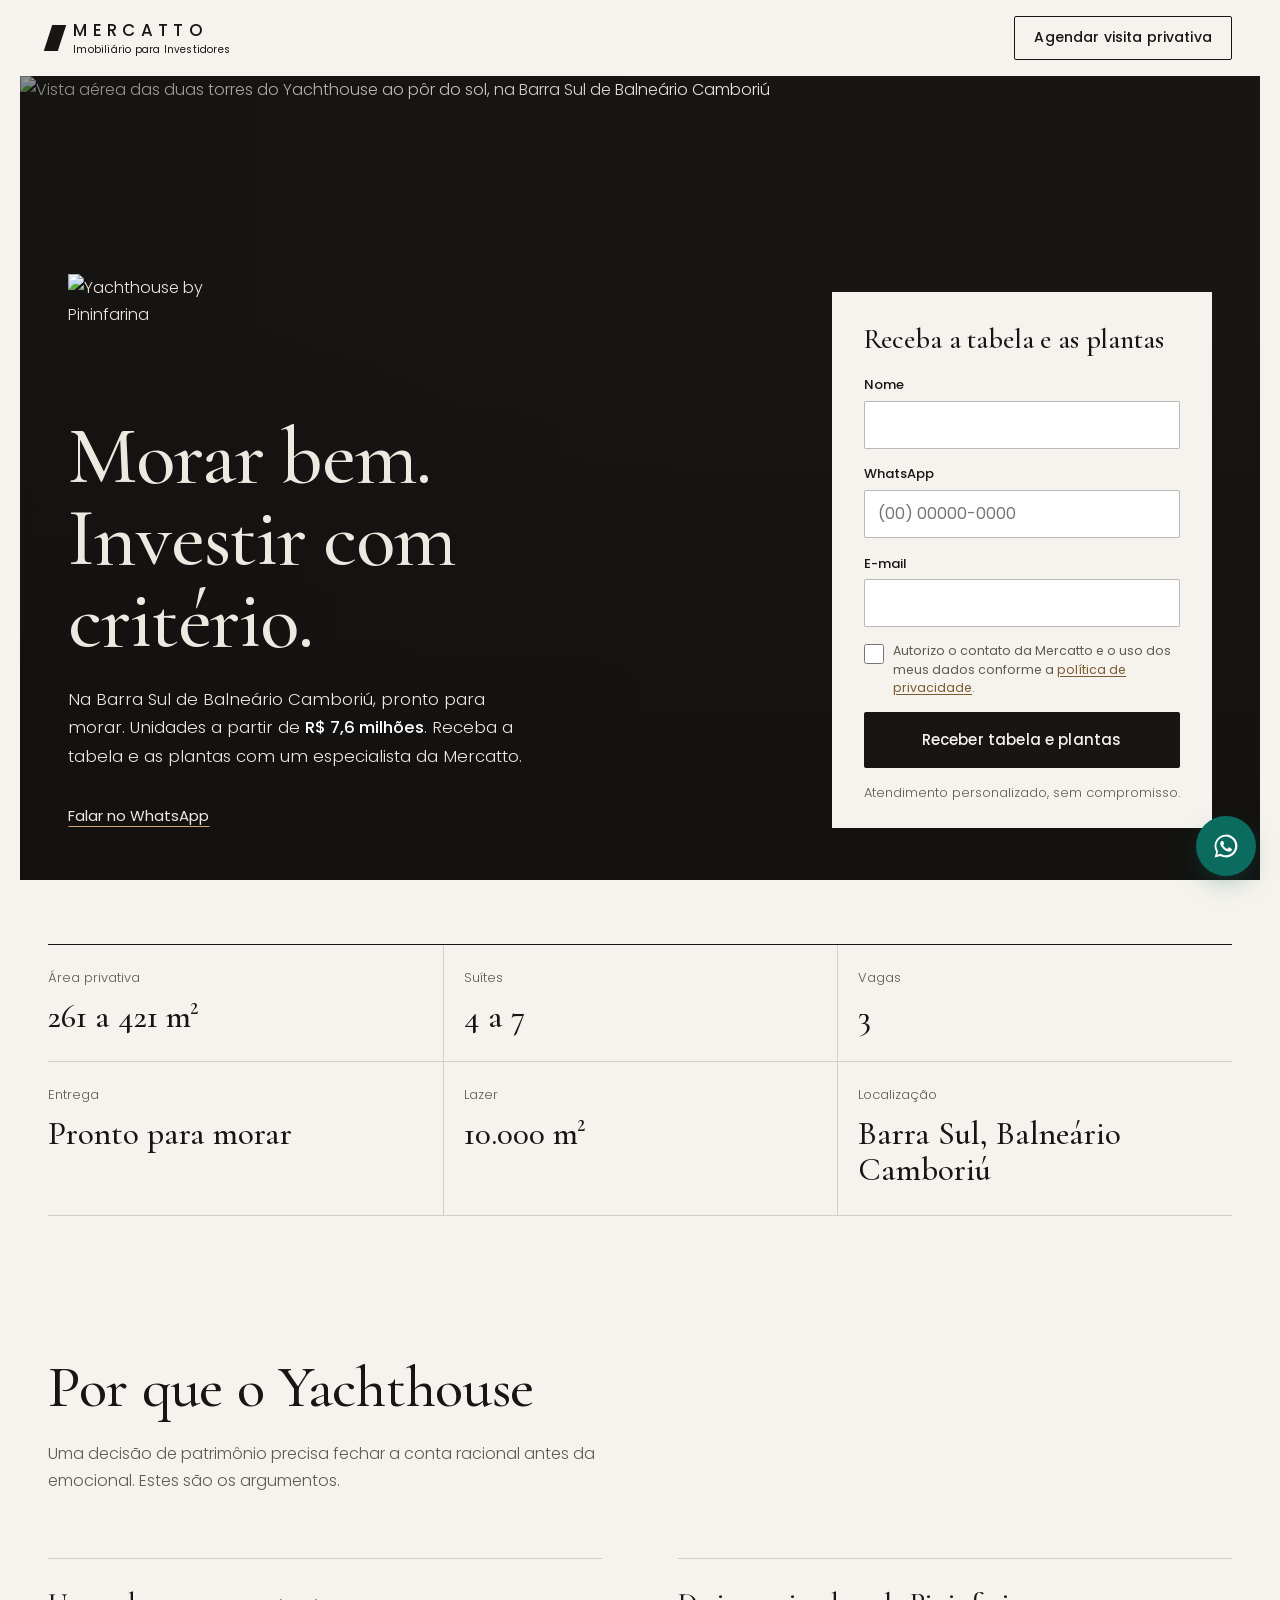
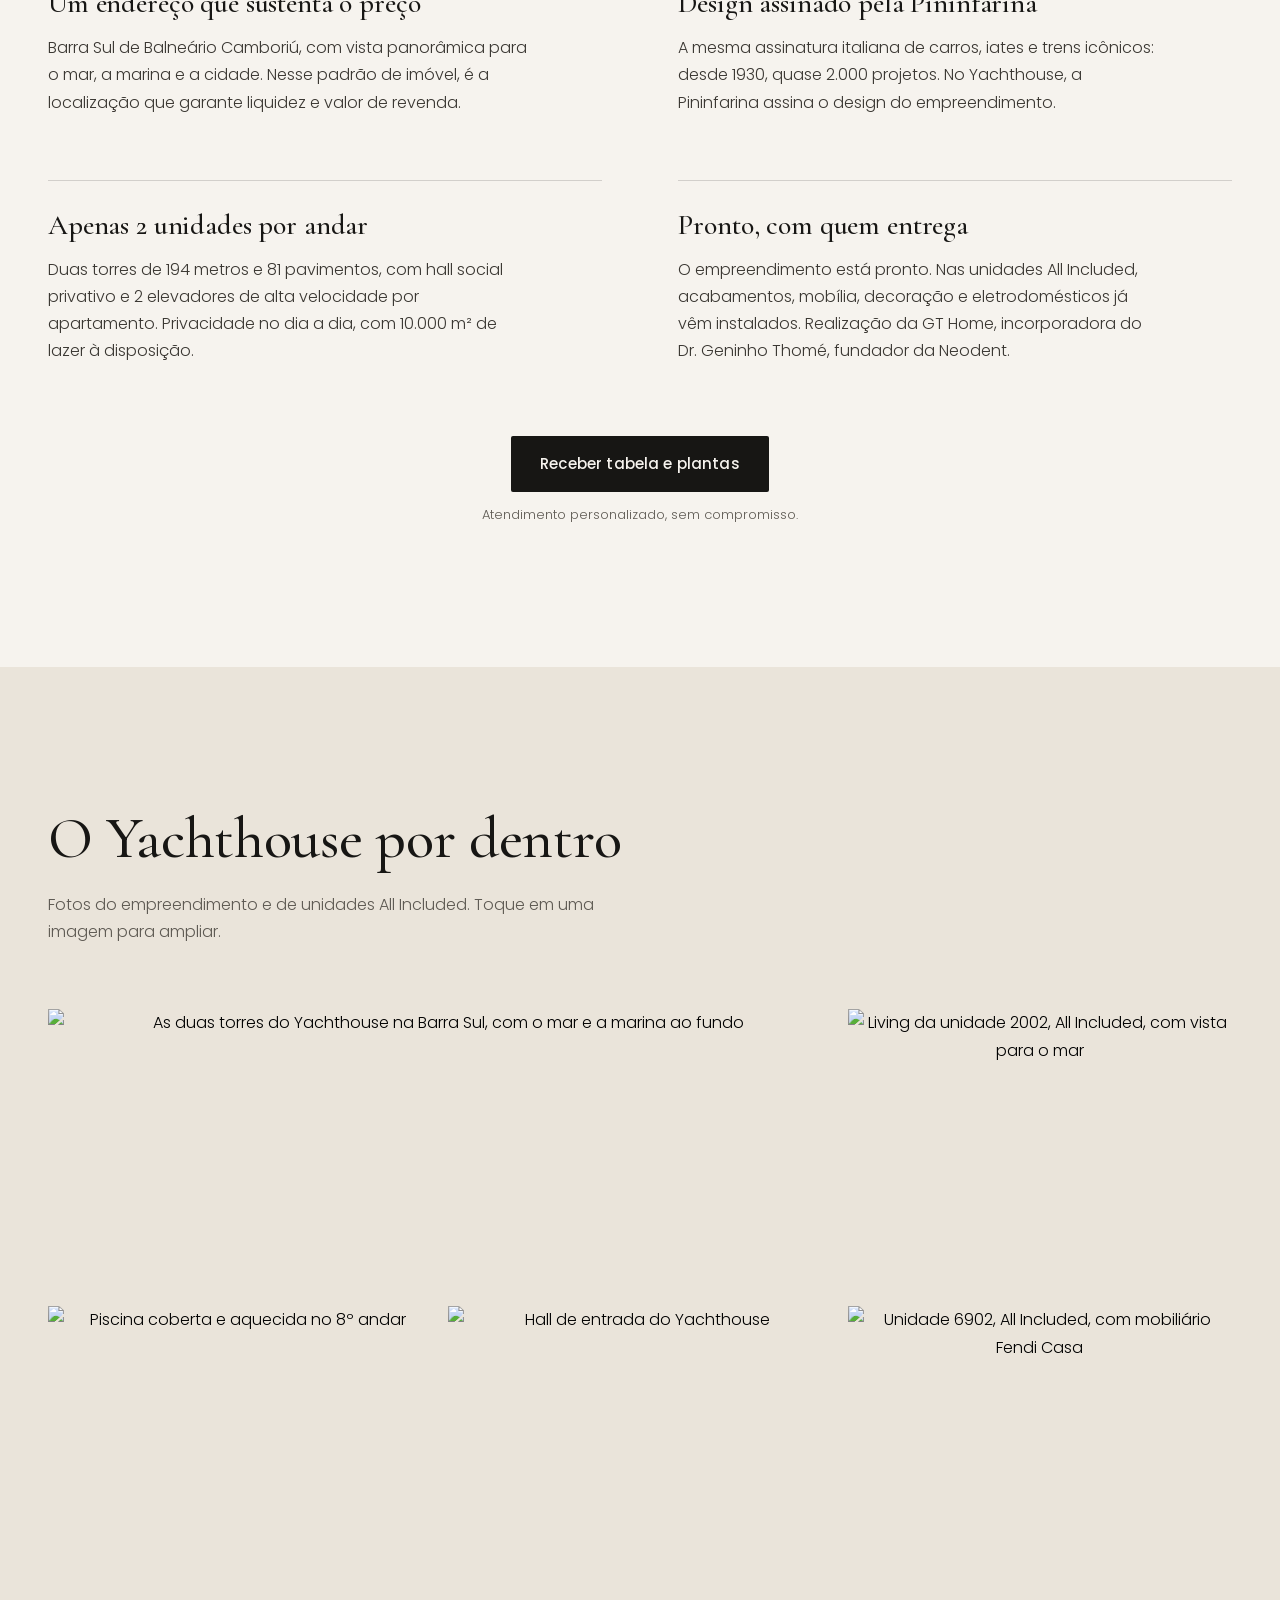
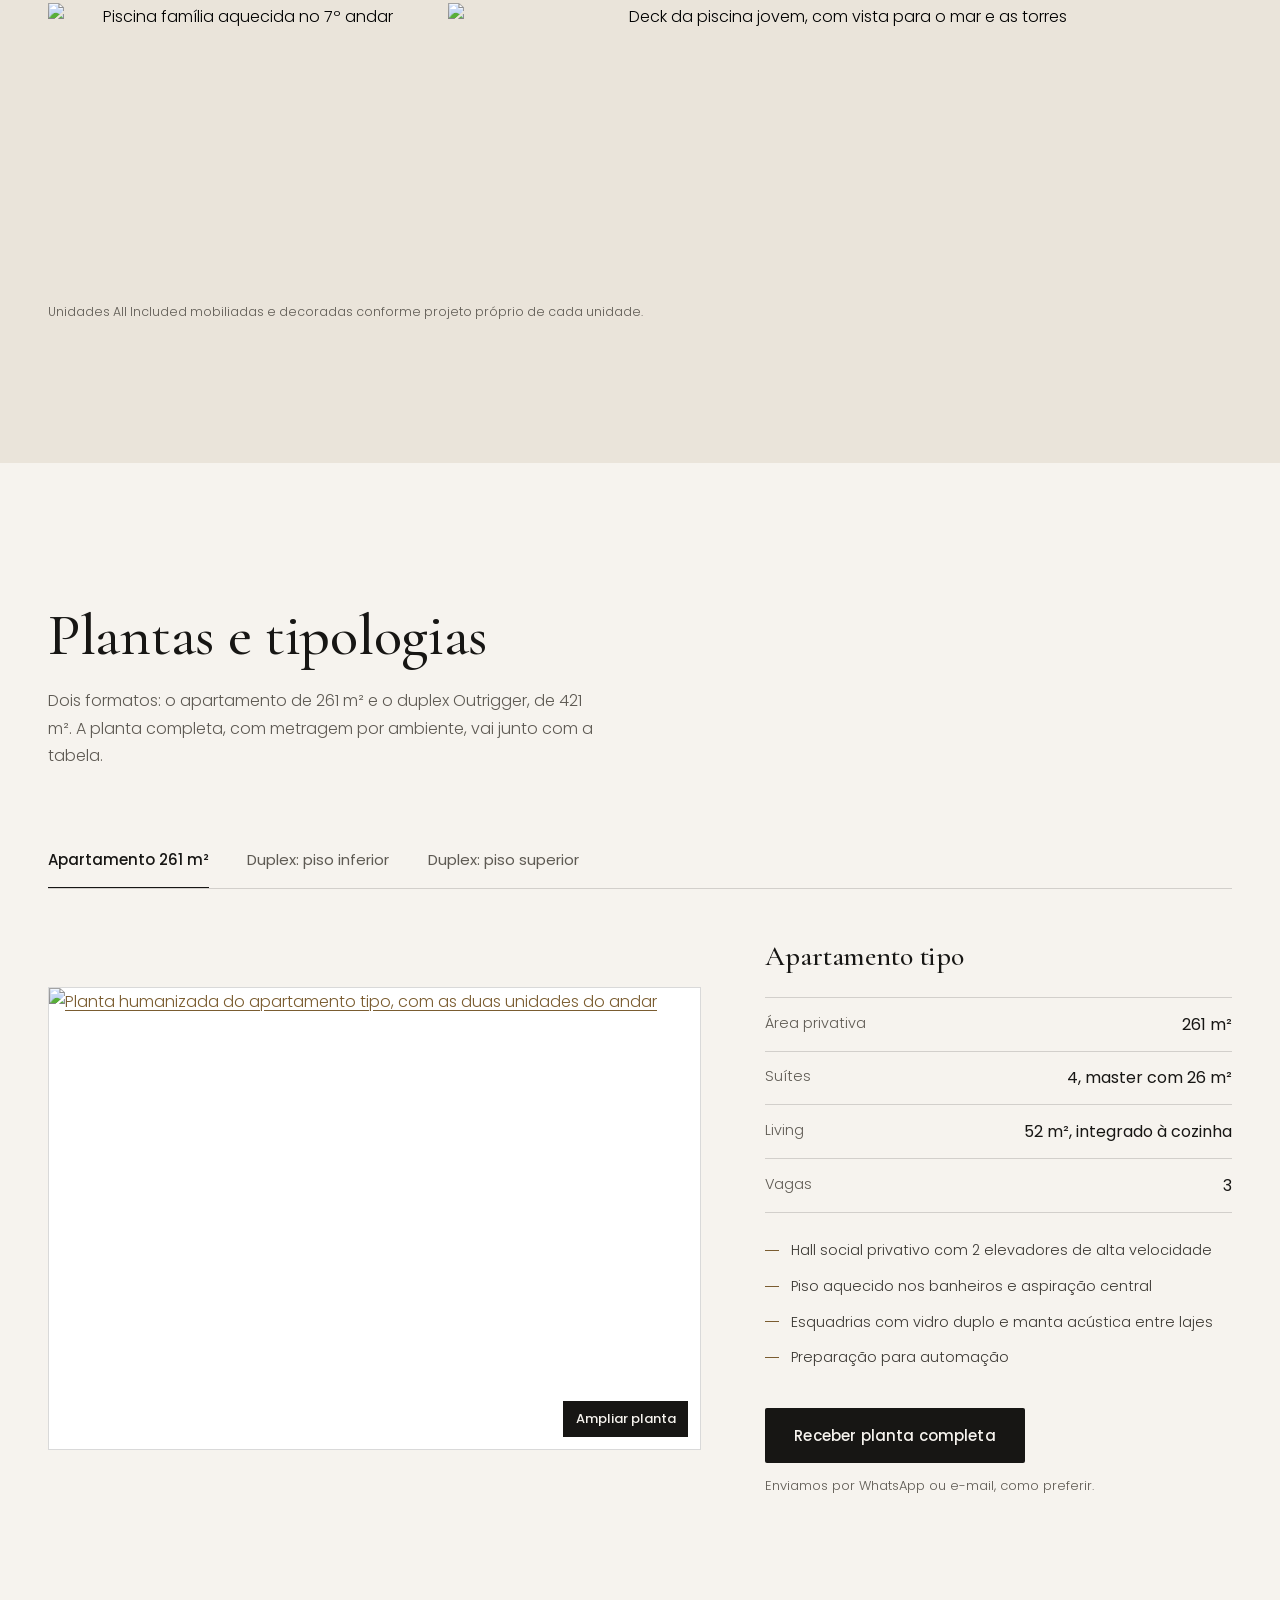
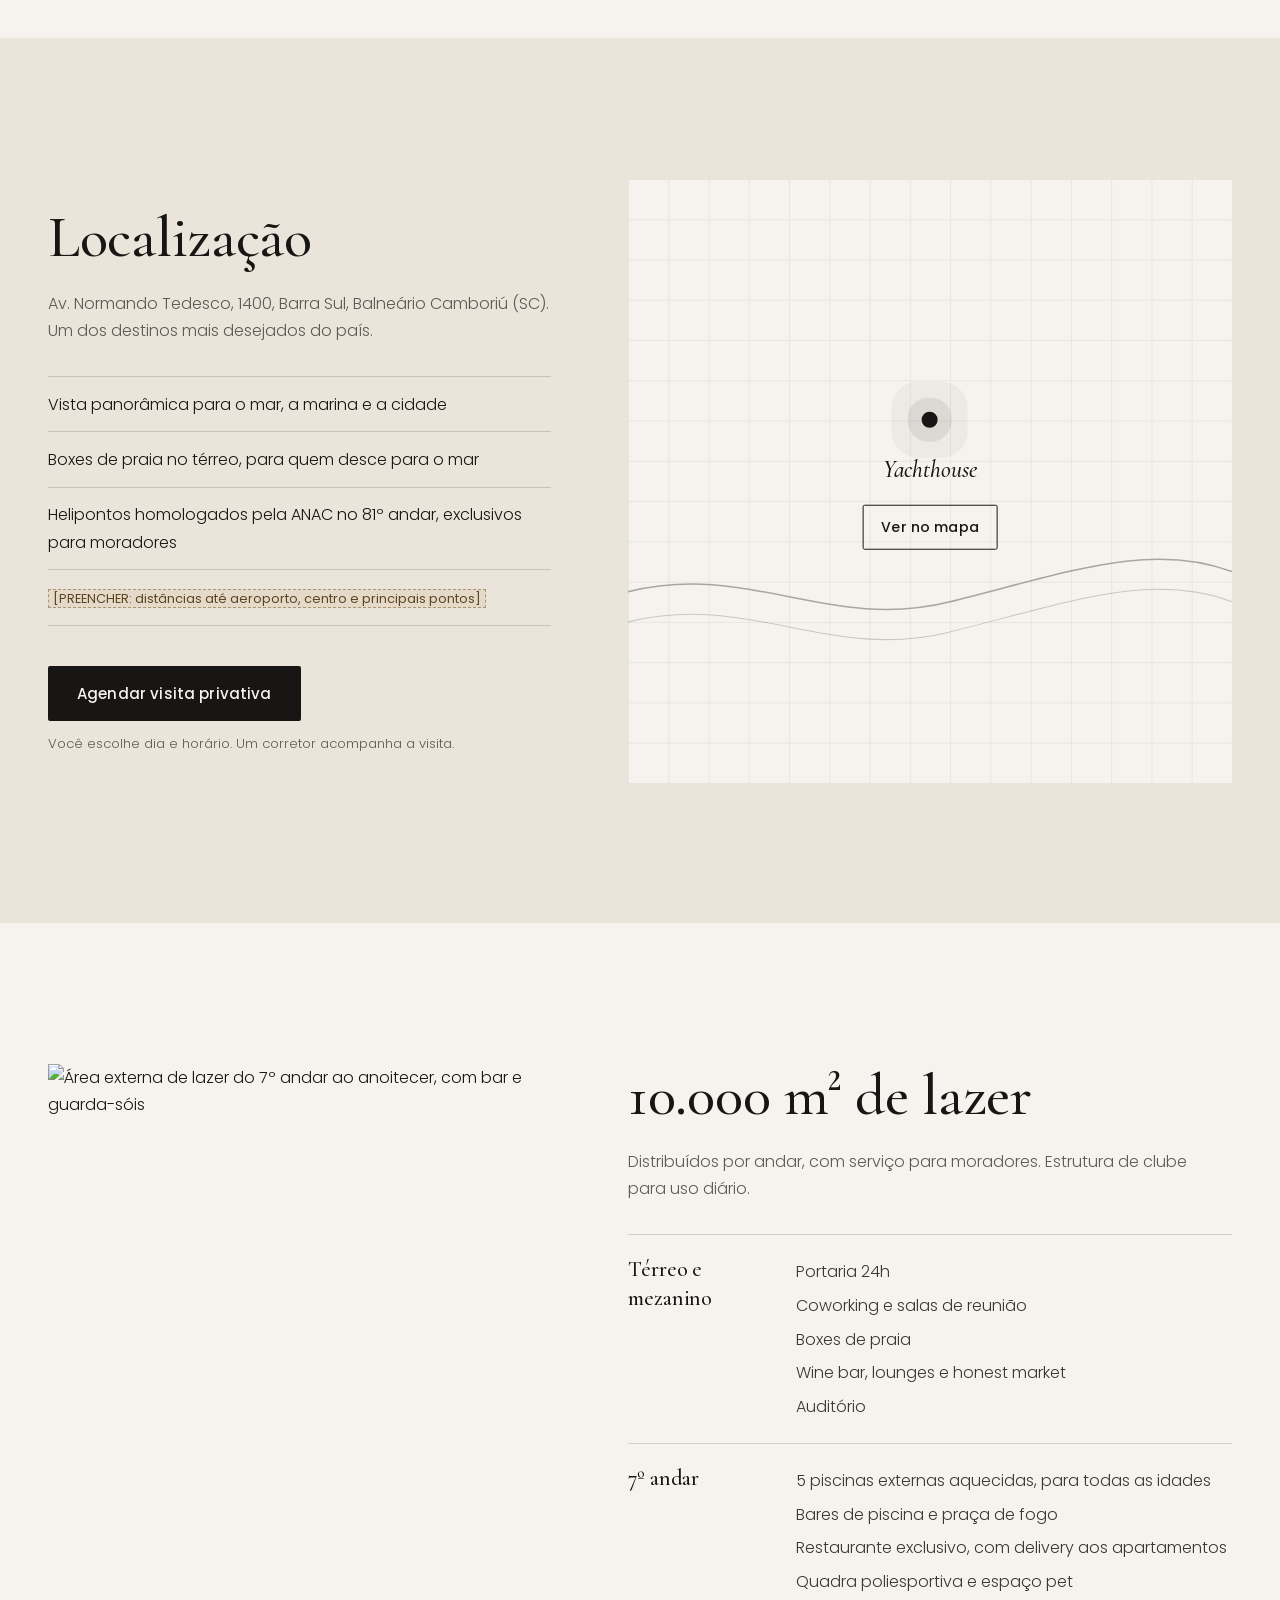
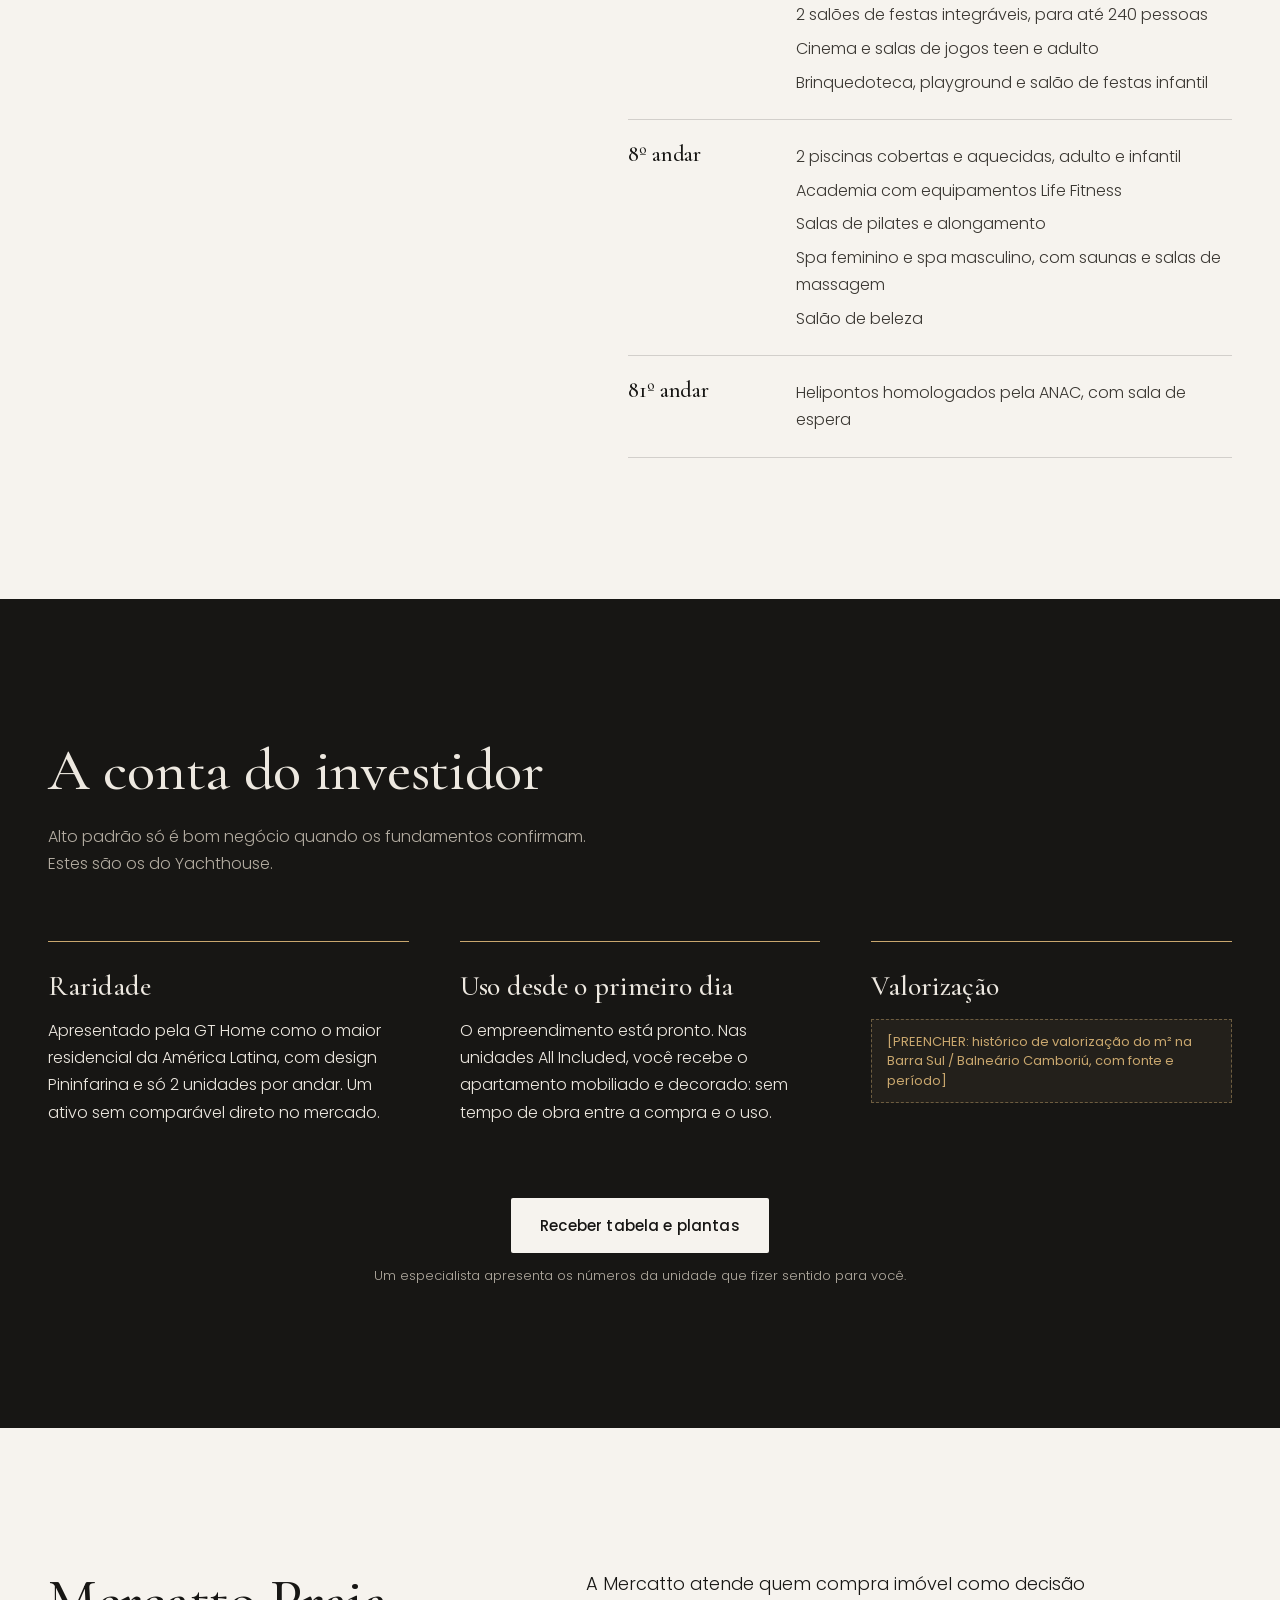
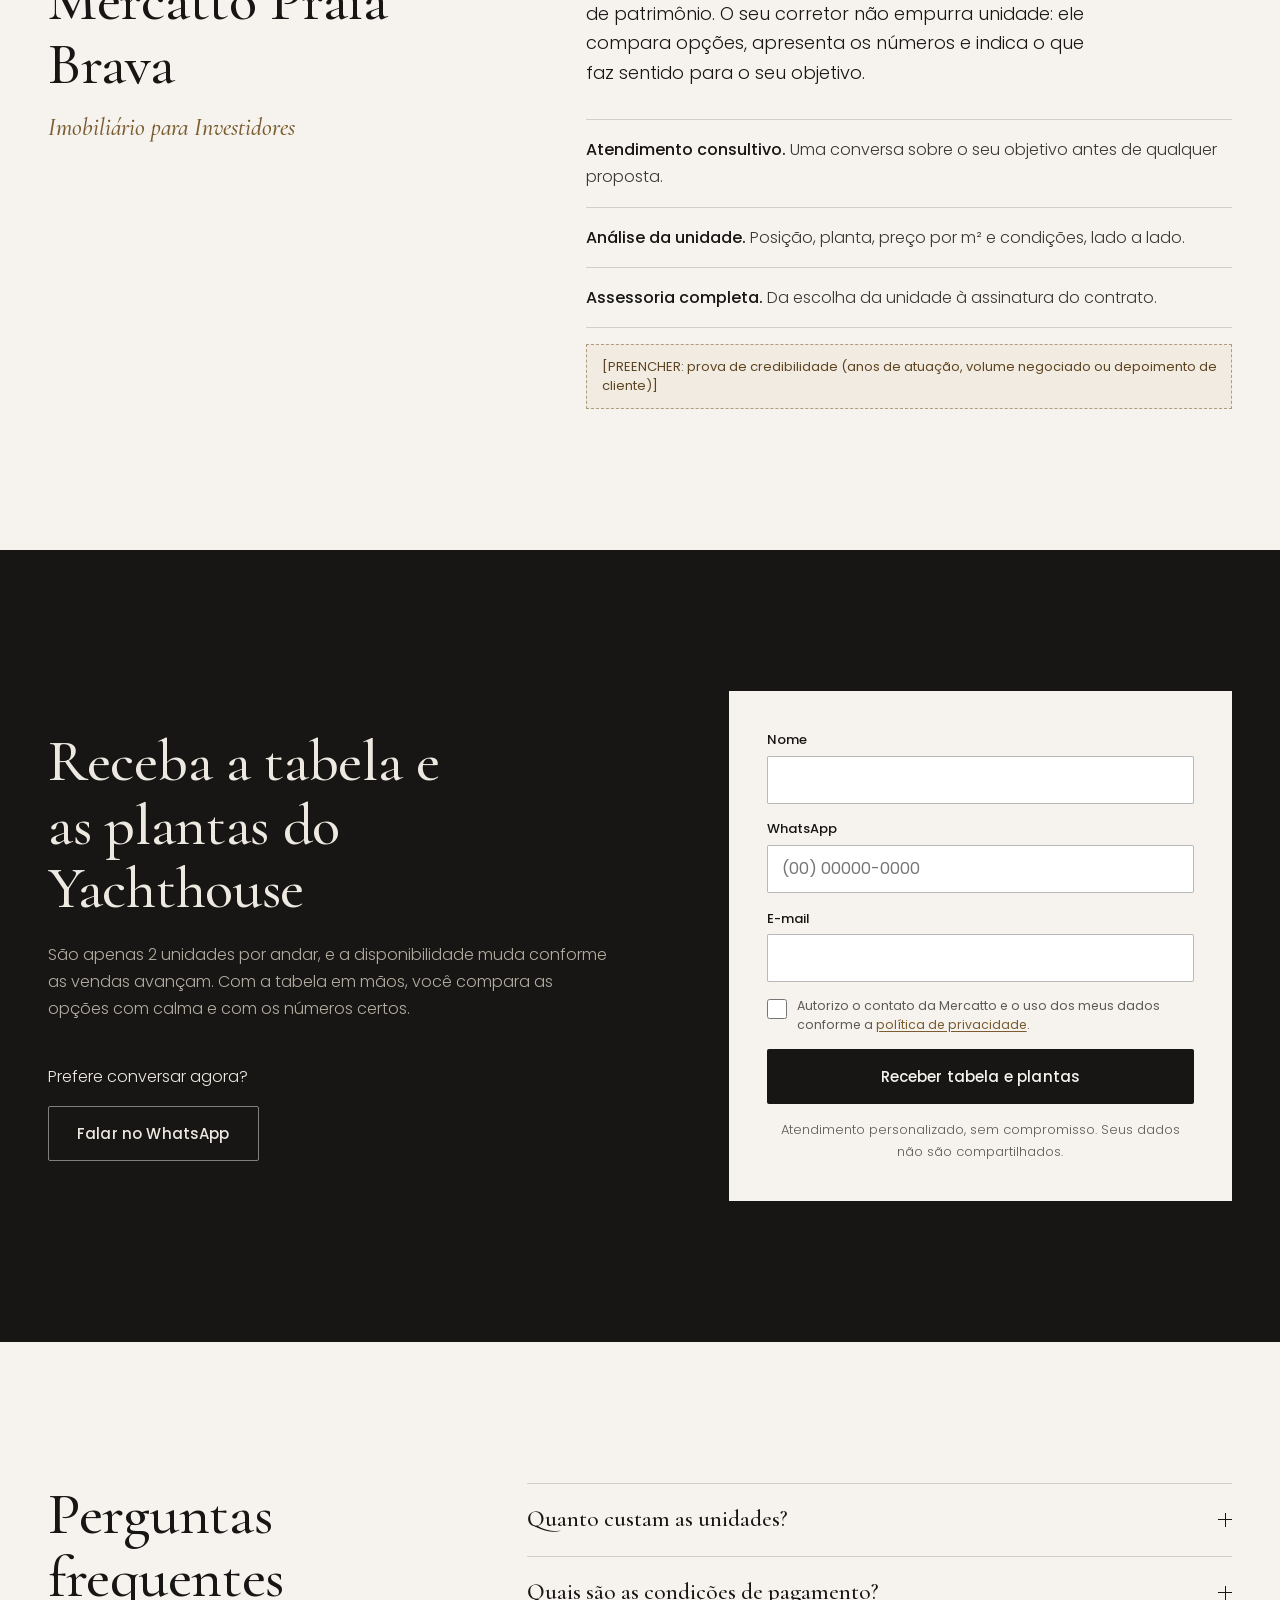
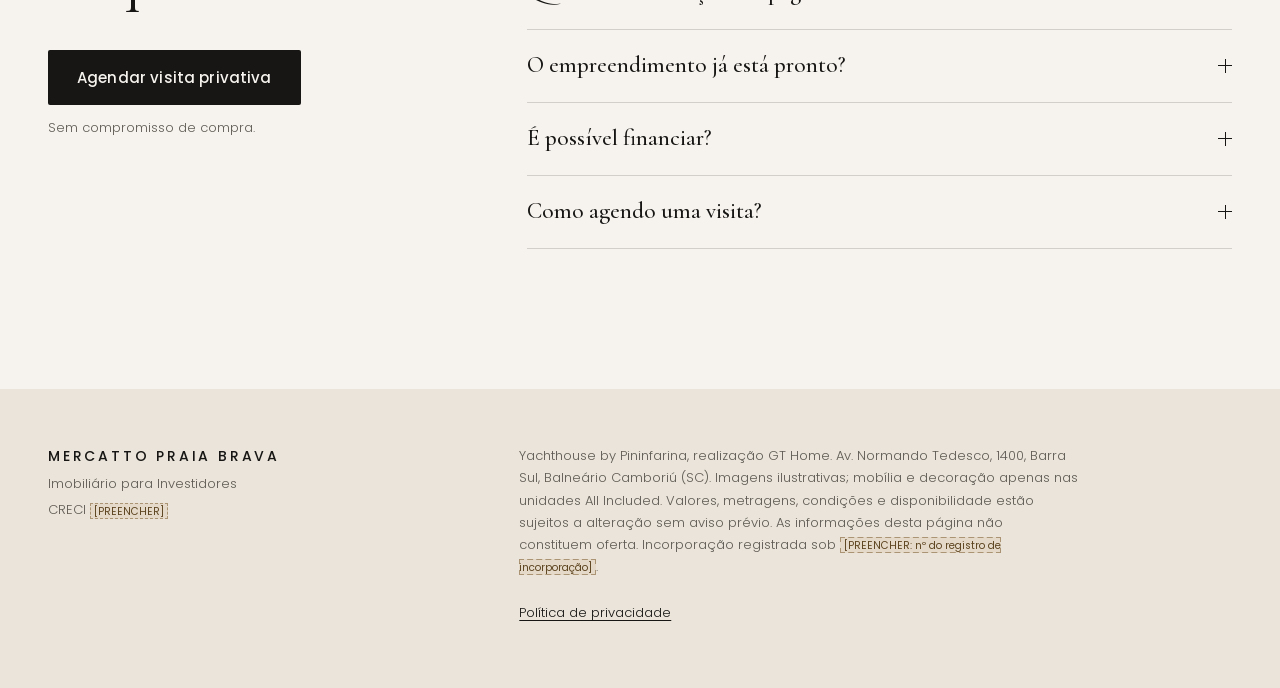
==== commit e27c77f8: "Preenche a página com dados do folder: ficha técnica, plantas, lazer por andar, localização e FAQ Co" ====
--- a/index.html
+++ b/index.html
@@ -11,16 +11,19 @@
   <meta charset="utf-8">
   <meta name="viewport" content="width=device-width, initial-scale=1, viewport-fit=cover">
   <meta name="robots" content="noindex, nofollow">
-  <title>Yachthouse | Unidades a partir de R$ 7,6 milhões | Mercatto Praia Brava</title>
-  <meta name="description" content="Yachthouse: unidades a partir de R$ 7,6 milhões. Receba a tabela, as plantas e a disponibilidade atualizada com a Mercatto Praia Brava.">
+  <title>Yachthouse by Pininfarina | Barra Sul, Balneário Camboriú | Mercatto Praia Brava</title>
+  <meta name="description" content="Yachthouse by Pininfarina, na Barra Sul de Balneário Camboriú. Apartamentos de 261 m² e duplex de 421 m², pronto para morar, a partir de R$ 7,6 milhões. Receba a tabela e as plantas com a Mercatto Praia Brava.">
   <meta name="theme-color" content="#F6F3EE">
   <link rel="icon" href="assets/favicon.svg" type="image/svg+xml">
   <script>document.documentElement.classList.add('js');</script>
 
   <meta property="og:type" content="website">
-  <meta property="og:title" content="Yachthouse | a partir de R$ 7,6 milhões">
-  <meta property="og:description" content="Receba a tabela, as plantas e a disponibilidade atualizada com a Mercatto Praia Brava.">
-  <!-- <meta property="og:image" content="assets/[PREENCHER]-1600.webp"> (imagem 1200x630 da fachada) -->
+  <meta property="og:title" content="Yachthouse by Pininfarina | a partir de R$ 7,6 milhões">
+  <meta property="og:description" content="Barra Sul, Balneário Camboriú. Pronto para morar. Receba a tabela e as plantas com a Mercatto Praia Brava.">
+  <!-- og:image precisa de URL absoluta: troque o endereço se o site mudar para domínio próprio -->
+  <meta property="og:image" content="https://wonzimkt.github.io/yachthouse-lp/assets/og-yachthouse.jpg">
+  <meta property="og:image:width" content="1200">
+  <meta property="og:image:height" content="630">
 
   <!-- Fontes hospedadas no próprio site (sem chamada ao Google: mais rápido e sem rastreio de terceiros) -->
   <link rel="preload" href="assets/fonts/cormorant-garamond-500.woff2" as="font" type="font/woff2" crossorigin>
@@ -28,8 +31,7 @@
   <link rel="preload" href="assets/fonts/poppins-500.woff2" as="font" type="font/woff2" crossorigin>
   <link rel="stylesheet" href="style.css">
 
-  <!-- Quando a foto do hero chegar, pré-carregue a versão mobile:
-  <link rel="preload" as="image" href="assets/hero-1024.webp" imagesrcset="assets/hero-640.webp 640w, assets/hero-1024.webp 1024w, assets/hero-1600.webp 1600w, assets/hero-2400.webp 2400w" imagesizes="100vw" fetchpriority="high"> -->
+  <link rel="preload" as="image" href="assets/hero-aerea-por-do-sol-1024.webp" imagesrcset="assets/hero-aerea-por-do-sol-640.webp 640w, assets/hero-aerea-por-do-sol-1024.webp 1024w, assets/hero-aerea-por-do-sol-1600.webp 1600w, assets/hero-aerea-por-do-sol-2400.webp 2400w" imagesizes="100vw" fetchpriority="high">
 
   <!-- ===== META PIXEL (descomente e troque SEU_PIXEL_ID) =====
   <script>
@@ -78,20 +80,14 @@
     <section class="hero" aria-labelledby="hero-titulo">
       <div class="hero-frame">
         <div class="hero-media">
-          <!-- Foto ou vídeo do hero. Imagem (sem lazy, prioridade alta):
-          <img src="assets/hero-1600.webp" srcset="assets/hero-640.webp 640w, assets/hero-1024.webp 1024w, assets/hero-1600.webp 1600w, assets/hero-2400.webp 2400w" sizes="100vw" width="2400" height="1350" alt="[PREENCHER: descrição da fachada]" fetchpriority="high" decoding="async">
-          Vídeo (mudo, em loop, com poster):
-          <video autoplay muted loop playsinline poster="assets/hero-1600.webp"><source src="assets/hero.mp4" type="video/mp4"></video> -->
-          <div class="ph ph-dark ph-fill" role="img" aria-label="Imagem do Yachthouse em breve">
-            <span class="ph-label">[PREENCHER IMAGEM: fachada ou vista principal]</span>
-          </div>
+          <img src="assets/hero-aerea-por-do-sol-1024.webp" srcset="assets/hero-aerea-por-do-sol-640.webp 640w, assets/hero-aerea-por-do-sol-1024.webp 1024w, assets/hero-aerea-por-do-sol-1600.webp 1600w, assets/hero-aerea-por-do-sol-2400.webp 2400w" sizes="100vw" width="2400" height="1350" alt="Vista aérea das duas torres do Yachthouse ao pôr do sol, na Barra Sul de Balneário Camboriú" fetchpriority="high" decoding="async">
         </div>
 
         <div class="container hero-grid">
           <div class="hero-copy">
-            <p class="hero-name">Yachthouse</p>
+            <img class="hero-logo" src="assets/logo-yachthouse-branco.webp" srcset="assets/logo-yachthouse-branco-240.webp 240w, assets/logo-yachthouse-branco.webp 480w" sizes="(min-width: 1400px) 210px, (min-width: 1000px) 15vw, 150px" width="480" height="285" alt="Yachthouse by Pininfarina">
             <h1 id="hero-titulo">Morar bem.<br>Investir com critério.</h1>
-            <p class="hero-sub">Unidades a partir de <strong>R$&nbsp;7,6&nbsp;milhões</strong>. Receba a tabela, as plantas e a disponibilidade atualizada com um especialista da Mercatto.</p>
+            <p class="hero-sub">Na Barra Sul de Balneário Camboriú, pronto para morar. Unidades a partir de <strong>R$&nbsp;7,6&nbsp;milhões</strong>. Receba a tabela e as plantas com um especialista da Mercatto.</p>
             <div class="hero-actions">
               <button type="button" class="btn btn-light hero-mobile-cta" data-open-form data-origem="hero-mobile" data-titulo="Receber tabela e plantas">Receber tabela e plantas</button>
               <a class="link-wa" href="#" data-whatsapp data-origem="hero">Falar no WhatsApp</a>
@@ -136,11 +132,12 @@
     <section class="spec" aria-label="Números-chave do Yachthouse">
       <div class="container">
         <dl class="spec-sheet">
-          <div class="spec-item"><dt>Área privativa</dt><dd><span class="pf">[PREENCHER] m²</span></dd></div>
-          <div class="spec-item"><dt>Suítes</dt><dd><span class="pf">[PREENCHER]</span></dd></div>
-          <div class="spec-item"><dt>Vagas</dt><dd><span class="pf">[PREENCHER]</span></dd></div>
-          <div class="spec-item"><dt>Entrega</dt><dd><span class="pf">[PREENCHER]</span></dd></div>
-          <div class="spec-item"><dt>Localização</dt><dd><span class="pf">[PREENCHER]</span></dd></div>
+          <div class="spec-item"><dt>Área privativa</dt><dd>261 a 421 m²</dd></div>
+          <div class="spec-item"><dt>Suítes</dt><dd>4 a 7</dd></div>
+          <div class="spec-item"><dt>Vagas</dt><dd>3</dd></div>
+          <div class="spec-item"><dt>Entrega</dt><dd>Pronto para morar</dd></div>
+          <div class="spec-item"><dt>Lazer</dt><dd>10.000 m²</dd></div>
+          <div class="spec-item"><dt>Localização</dt><dd>Barra Sul, Balneário Camboriú</dd></div>
         </dl>
       </div>
     </section>
@@ -154,24 +151,20 @@
         </div>
         <div class="why-grid">
           <article class="why-item reveal">
-            <h3>Seu capital em ativo real</h3>
-            <p>Um imóvel de alto padrão se usa, se aluga e se revende. Você diversifica o patrimônio sem abrir mão de usufruir dele.</p>
-            <p class="pf-block">[PREENCHER: dado de valorização do m² na região, com fonte]</p>
+            <h3>Um endereço que sustenta o preço</h3>
+            <p>Barra Sul de Balneário Camboriú, com vista panorâmica para o mar, a marina e a cidade. Nesse padrão de imóvel, é a localização que garante liquidez e valor de revenda.</p>
           </article>
           <article class="why-item reveal">
-            <h3>Um endereço que sustenta o preço</h3>
-            <p>Nesse padrão, a localização define a liquidez e o valor de revenda mais do que o acabamento.</p>
-            <p class="pf-block">[PREENCHER: diferenciais concretos do entorno]</p>
+            <h3>Design assinado pela Pininfarina</h3>
+            <p>A mesma assinatura italiana de carros, iates e trens icônicos: desde 1930, quase 2.000 projetos. No Yachthouse, a Pininfarina assina o design do empreendimento.</p>
           </article>
           <article class="why-item reveal">
-            <h3>Oferta limitada</h3>
-            <p>Quanto menor a oferta comparável, mais forte a posição de quem compra agora e de quem revende depois.</p>
-            <p class="pf-block">[PREENCHER: total de unidades e unidades por andar]</p>
+            <h3>Apenas 2 unidades por andar</h3>
+            <p>Duas torres de 194 metros e 81 pavimentos, com hall social privativo e 2 elevadores de alta velocidade por apartamento. Privacidade no dia a dia, com 10.000 m² de lazer à disposição.</p>
           </article>
           <article class="why-item reveal">
-            <h3>Quem constrói, entrega</h3>
-            <p>A solidez da incorporadora é o que protege o seu investimento até as chaves.</p>
-            <p class="pf-block">[PREENCHER: incorporadora, obras entregues e previsão de entrega]</p>
+            <h3>Pronto, com quem entrega</h3>
+            <p>O empreendimento está pronto. Nas unidades All Included, acabamentos, mobília, decoração e eletrodomésticos já vêm instalados. Realização da GT Home, incorporadora do Dr. Geninho Thomé, fundador da Neodent.</p>
           </article>
         </div>
         <div class="cta-row">
@@ -185,25 +178,33 @@
     <section class="section gallery" aria-labelledby="galeria-titulo">
       <div class="container">
         <div class="section-head">
-          <h2 id="galeria-titulo" class="reveal">Perspectivas</h2>
-          <p class="section-lead reveal">Toque em uma imagem para ampliar.</p>
-        </div>
-        <!--
-          Para cada imagem real, troque o <span class="ph"> por um <img> com srcset, mantendo o botão:
-          <button class="gallery-item" data-full="assets/fachada-2400.webp" data-alt="Fachada do Yachthouse">
-            <img src="assets/fachada-1024.webp" srcset="assets/fachada-640.webp 640w, assets/fachada-1024.webp 1024w, assets/fachada-1600.webp 1600w" sizes="(min-width: 900px) 50vw, 100vw" width="1600" height="1000" alt="Fachada do Yachthouse" loading="lazy" decoding="async">
-          </button>
-        -->
+          <h2 id="galeria-titulo" class="reveal">O Yachthouse por dentro</h2>
+          <p class="section-lead reveal">Fotos do empreendimento e de unidades All Included. Toque em uma imagem para ampliar.</p>
+        </div>
         <div class="gallery-grid">
-          <button type="button" class="gallery-item g-wide" data-alt="[PREENCHER IMAGEM: fachada]"><span class="ph"><span class="ph-label">[PREENCHER IMAGEM: fachada]</span></span><span class="sr-only">Ampliar imagem: fachada</span></button>
-          <button type="button" class="gallery-item" data-alt="[PREENCHER IMAGEM: living]"><span class="ph"><span class="ph-label">[PREENCHER IMAGEM: living]</span></span><span class="sr-only">Ampliar imagem: living</span></button>
-          <button type="button" class="gallery-item" data-alt="[PREENCHER IMAGEM: varanda]"><span class="ph"><span class="ph-label">[PREENCHER IMAGEM: varanda]</span></span><span class="sr-only">Ampliar imagem: varanda</span></button>
-          <button type="button" class="gallery-item" data-alt="[PREENCHER IMAGEM: suíte master]"><span class="ph"><span class="ph-label">[PREENCHER IMAGEM: suíte master]</span></span><span class="sr-only">Ampliar imagem: suíte master</span></button>
-          <button type="button" class="gallery-item" data-alt="[PREENCHER IMAGEM: área de lazer]"><span class="ph"><span class="ph-label">[PREENCHER IMAGEM: área de lazer]</span></span><span class="sr-only">Ampliar imagem: área de lazer</span></button>
-          <button type="button" class="gallery-item" data-alt="[PREENCHER IMAGEM: interiores]"><span class="ph"><span class="ph-label">[PREENCHER IMAGEM: interiores]</span></span><span class="sr-only">Ampliar imagem: interiores</span></button>
-          <button type="button" class="gallery-item g-wide" data-alt="[PREENCHER IMAGEM: vista]"><span class="ph"><span class="ph-label">[PREENCHER IMAGEM: vista]</span></span><span class="sr-only">Ampliar imagem: vista</span></button>
-        </div>
-        <p class="note">Imagens meramente ilustrativas.</p>
+          <button type="button" class="gallery-item g-wide" data-full="assets/aerea-barra-sul-1600.webp" data-alt="As duas torres do Yachthouse na Barra Sul, com o mar e a marina ao fundo">
+            <img src="assets/aerea-barra-sul-800.webp" srcset="assets/aerea-barra-sul-400.webp 400w, assets/aerea-barra-sul-800.webp 800w, assets/aerea-barra-sul-1024.webp 1024w, assets/aerea-barra-sul-1600.webp 1600w" sizes="(min-width: 1300px) 784px, (min-width: 900px) 61vw, 100vw" width="1600" height="1067" alt="As duas torres do Yachthouse na Barra Sul, com o mar e a marina ao fundo" loading="lazy" decoding="async">
+          </button>
+          <button type="button" class="gallery-item" data-full="assets/unidade-2002-living-1600.webp" data-alt="Living da unidade 2002, All Included, com vista para o mar">
+            <img src="assets/unidade-2002-living-800.webp" srcset="assets/unidade-2002-living-400.webp 400w, assets/unidade-2002-living-800.webp 800w, assets/unidade-2002-living-1024.webp 1024w, assets/unidade-2002-living-1600.webp 1600w" sizes="(min-width: 1300px) 384px, (min-width: 900px) 30vw, 50vw" width="1600" height="900" alt="Living da unidade 2002, All Included, com vista para o mar" loading="lazy" decoding="async">
+          </button>
+          <button type="button" class="gallery-item" data-full="assets/piscina-coberta-1600.webp" data-alt="Piscina coberta e aquecida no 8º andar">
+            <img src="assets/piscina-coberta-800.webp" srcset="assets/piscina-coberta-400.webp 400w, assets/piscina-coberta-800.webp 800w, assets/piscina-coberta-1024.webp 1024w, assets/piscina-coberta-1600.webp 1600w" sizes="(min-width: 1300px) 384px, (min-width: 900px) 30vw, 50vw" width="1600" height="1067" alt="Piscina coberta e aquecida no 8º andar" loading="lazy" decoding="async">
+          </button>
+          <button type="button" class="gallery-item" data-full="assets/hall-entrada-1600.webp" data-alt="Hall de entrada do Yachthouse">
+            <img src="assets/hall-entrada-800.webp" srcset="assets/hall-entrada-400.webp 400w, assets/hall-entrada-800.webp 800w, assets/hall-entrada-1024.webp 1024w, assets/hall-entrada-1600.webp 1600w" sizes="(min-width: 1300px) 384px, (min-width: 900px) 30vw, 50vw" width="1600" height="1066" alt="Hall de entrada do Yachthouse" loading="lazy" decoding="async">
+          </button>
+          <button type="button" class="gallery-item" data-full="assets/unidade-6902-fendi-1600.webp" data-alt="Unidade 6902, All Included, com mobiliário Fendi Casa">
+            <img src="assets/unidade-6902-fendi-800.webp" srcset="assets/unidade-6902-fendi-400.webp 400w, assets/unidade-6902-fendi-800.webp 800w, assets/unidade-6902-fendi-1024.webp 1024w, assets/unidade-6902-fendi-1600.webp 1600w" sizes="(min-width: 1300px) 384px, (min-width: 900px) 30vw, 50vw" width="1600" height="1068" alt="Unidade 6902, All Included, com mobiliário Fendi Casa" loading="lazy" decoding="async">
+          </button>
+          <button type="button" class="gallery-item" data-full="assets/piscina-familia-1600.webp" data-alt="Piscina família aquecida no 7º andar">
+            <img src="assets/piscina-familia-800.webp" srcset="assets/piscina-familia-400.webp 400w, assets/piscina-familia-800.webp 800w, assets/piscina-familia-1024.webp 1024w, assets/piscina-familia-1600.webp 1600w" sizes="(min-width: 1300px) 384px, (min-width: 900px) 30vw, 50vw" width="1600" height="1039" alt="Piscina família aquecida no 7º andar" loading="lazy" decoding="async">
+          </button>
+          <button type="button" class="gallery-item g-wide" data-full="assets/piscina-vista-1600.webp" data-alt="Deck da piscina jovem, com vista para o mar e as torres">
+            <img src="assets/piscina-vista-800.webp" srcset="assets/piscina-vista-400.webp 400w, assets/piscina-vista-800.webp 800w, assets/piscina-vista-1024.webp 1024w, assets/piscina-vista-1600.webp 1600w" sizes="(min-width: 1300px) 784px, (min-width: 900px) 61vw, 100vw" width="1600" height="1067" alt="Deck da piscina jovem, com vista para o mar e as torres" loading="lazy" decoding="async">
+          </button>
+        </div>
+        <p class="note">Unidades All Included mobiliadas e decoradas conforme projeto próprio de cada unidade.</p>
       </div>
     </section>
 
@@ -212,54 +213,69 @@
       <div class="container">
         <div class="section-head">
           <h2 id="plantas-titulo" class="reveal">Plantas e tipologias</h2>
-          <p class="section-lead reveal">Compare as opções. A planta completa, com cotas e metragens por ambiente, vai junto com a tabela.</p>
+          <p class="section-lead reveal">Dois formatos: o apartamento de 261 m² e o duplex Outrigger, de 421 m². A planta completa, com metragem por ambiente, vai junto com a tabela.</p>
         </div>
 
         <div class="tabs" role="tablist" aria-label="Tipologias">
-          <button type="button" role="tab" id="tab-1" aria-controls="painel-1" aria-selected="true">Tipologia 1</button>
-          <button type="button" role="tab" id="tab-2" aria-controls="painel-2" aria-selected="false" tabindex="-1">Tipologia 2</button>
-          <button type="button" role="tab" id="tab-3" aria-controls="painel-3" aria-selected="false" tabindex="-1">Tipologia 3</button>
+          <button type="button" role="tab" id="tab-1" aria-controls="painel-1" aria-selected="true">Apartamento 261 m²</button>
+          <button type="button" role="tab" id="tab-2" aria-controls="painel-2" aria-selected="false" tabindex="-1">Duplex: piso inferior</button>
+          <button type="button" role="tab" id="tab-3" aria-controls="painel-3" aria-selected="false" tabindex="-1">Duplex: piso superior</button>
         </div>
 
         <div class="tab-panel" role="tabpanel" id="painel-1" aria-labelledby="tab-1" tabindex="0">
-          <div class="plan-media"><span class="ph ph-plan"><span class="ph-label">[PREENCHER IMAGEM: planta tipologia 1]</span></span></div>
+          <a class="plan-media" href="assets/planta-tipo-1600.webp" target="_blank" rel="noopener">
+            <img src="assets/planta-tipo-1024.webp" srcset="assets/planta-tipo-1024.webp 1024w, assets/planta-tipo-1600.webp 1600w" sizes="(min-width: 900px) 58vw, 100vw" width="1600" height="1132" alt="Planta humanizada do apartamento tipo, com as duas unidades do andar" loading="lazy" decoding="async">
+            <span class="plan-zoom">Ampliar planta</span>
+          </a>
           <div class="plan-info">
-            <h3><span class="pf">[PREENCHER: nome da tipologia 1]</span></h3>
+            <h3>Apartamento tipo</h3>
             <dl class="plan-specs">
-              <div><dt>Área privativa</dt><dd><span class="pf">[PREENCHER] m²</span></dd></div>
-              <div><dt>Suítes</dt><dd><span class="pf">[PREENCHER]</span></dd></div>
-              <div><dt>Vagas</dt><dd><span class="pf">[PREENCHER]</span></dd></div>
-              <div><dt>Posição</dt><dd><span class="pf">[PREENCHER]</span></dd></div>
+              <div><dt>Área privativa</dt><dd>261 m²</dd></div>
+              <div><dt>Suítes</dt><dd>4, master com 26 m²</dd></div>
+              <div><dt>Living</dt><dd>52 m², integrado à cozinha</dd></div>
+              <div><dt>Vagas</dt><dd>3</dd></div>
             </dl>
-            <button type="button" class="btn btn-primary" data-open-form data-origem="planta-1" data-titulo="Receber planta completa">Receber planta completa</button>
+            <ul class="plan-features">
+              <li>Hall social privativo com 2 elevadores de alta velocidade</li>
+              <li>Piso aquecido nos banheiros e aspiração central</li>
+              <li>Esquadrias com vidro duplo e manta acústica entre lajes</li>
+              <li>Preparação para automação</li>
+            </ul>
+            <button type="button" class="btn btn-primary" data-open-form data-origem="planta-tipo" data-titulo="Receber planta completa">Receber planta completa</button>
             <p class="trust">Enviamos por WhatsApp ou e-mail, como preferir.</p>
           </div>
         </div>
         <div class="tab-panel" role="tabpanel" id="painel-2" aria-labelledby="tab-2" tabindex="0" hidden>
-          <div class="plan-media"><span class="ph ph-plan"><span class="ph-label">[PREENCHER IMAGEM: planta tipologia 2]</span></span></div>
+          <a class="plan-media" href="assets/planta-outrigger-inferior-2000.webp" target="_blank" rel="noopener">
+            <img src="assets/planta-outrigger-inferior-1024.webp" srcset="assets/planta-outrigger-inferior-1024.webp 1024w, assets/planta-outrigger-inferior-1600.webp 1600w, assets/planta-outrigger-inferior-2000.webp 2000w" sizes="(min-width: 900px) 58vw, 100vw" width="2000" height="1414" alt="Planta do piso inferior do duplex Outrigger" loading="lazy" decoding="async">
+            <span class="plan-zoom">Ampliar planta</span>
+          </a>
           <div class="plan-info">
-            <h3><span class="pf">[PREENCHER: nome da tipologia 2]</span></h3>
+            <h3>Outrigger duplex, piso inferior</h3>
             <dl class="plan-specs">
-              <div><dt>Área privativa</dt><dd><span class="pf">[PREENCHER] m²</span></dd></div>
-              <div><dt>Suítes</dt><dd><span class="pf">[PREENCHER]</span></dd></div>
-              <div><dt>Vagas</dt><dd><span class="pf">[PREENCHER]</span></dd></div>
-              <div><dt>Posição</dt><dd><span class="pf">[PREENCHER]</span></dd></div>
+              <div><dt>Área privativa total</dt><dd>421 m², em 2 pisos</dd></div>
+              <div><dt>Piso inferior</dt><dd>265 m²</dd></div>
+              <div><dt>Suítes</dt><dd>4 neste piso, 7 no total</dd></div>
+              <div><dt>Social</dt><dd>Living, cozinha e espaço gourmet</dd></div>
             </dl>
-            <button type="button" class="btn btn-primary" data-open-form data-origem="planta-2" data-titulo="Receber planta completa">Receber planta completa</button>
+            <button type="button" class="btn btn-primary" data-open-form data-origem="planta-outrigger" data-titulo="Receber planta completa">Receber planta completa</button>
             <p class="trust">Enviamos por WhatsApp ou e-mail, como preferir.</p>
           </div>
         </div>
         <div class="tab-panel" role="tabpanel" id="painel-3" aria-labelledby="tab-3" tabindex="0" hidden>
-          <div class="plan-media"><span class="ph ph-plan"><span class="ph-label">[PREENCHER IMAGEM: planta tipologia 3]</span></span></div>
+          <a class="plan-media" href="assets/planta-outrigger-superior-2000.webp" target="_blank" rel="noopener">
+            <img src="assets/planta-outrigger-superior-1024.webp" srcset="assets/planta-outrigger-superior-1024.webp 1024w, assets/planta-outrigger-superior-1600.webp 1600w, assets/planta-outrigger-superior-2000.webp 2000w" sizes="(min-width: 900px) 58vw, 100vw" width="2000" height="1414" alt="Planta do piso superior do duplex Outrigger" loading="lazy" decoding="async">
+            <span class="plan-zoom">Ampliar planta</span>
+          </a>
           <div class="plan-info">
-            <h3><span class="pf">[PREENCHER: nome da tipologia 3]</span></h3>
+            <h3>Outrigger duplex, piso superior</h3>
             <dl class="plan-specs">
-              <div><dt>Área privativa</dt><dd><span class="pf">[PREENCHER] m²</span></dd></div>
-              <div><dt>Suítes</dt><dd><span class="pf">[PREENCHER]</span></dd></div>
-              <div><dt>Vagas</dt><dd><span class="pf">[PREENCHER]</span></dd></div>
-              <div><dt>Posição</dt><dd><span class="pf">[PREENCHER]</span></dd></div>
+              <div><dt>Piso superior</dt><dd>157 m²</dd></div>
+              <div><dt>Suítes</dt><dd>3 neste piso</dd></div>
+              <div><dt>Suíte master</dt><dd>Closet de 14 m² e banho de 16 m²</dd></div>
+              <div><dt>Apoio</dt><dd>Hall íntimo e depósito de 28 m²</dd></div>
             </dl>
-            <button type="button" class="btn btn-primary" data-open-form data-origem="planta-3" data-titulo="Receber planta completa">Receber planta completa</button>
+            <button type="button" class="btn btn-primary" data-open-form data-origem="planta-outrigger" data-titulo="Receber planta completa">Receber planta completa</button>
             <p class="trust">Enviamos por WhatsApp ou e-mail, como preferir.</p>
           </div>
         </div>
@@ -271,29 +287,27 @@
       <div class="container location-grid">
         <div class="location-copy">
           <h2 id="local-titulo" class="reveal">Localização</h2>
-          <p class="section-lead reveal"><span class="pf">[PREENCHER: endereço, bairro e cidade]</span></p>
-          <dl class="distances">
-            <div><dt><span class="pf">[PREENCHER: ponto de interesse]</span></dt><dd><span class="pf">[PREENCHER] min</span></dd></div>
-            <div><dt><span class="pf">[PREENCHER: ponto de interesse]</span></dt><dd><span class="pf">[PREENCHER] min</span></dd></div>
-            <div><dt><span class="pf">[PREENCHER: ponto de interesse]</span></dt><dd><span class="pf">[PREENCHER] min</span></dd></div>
-            <div><dt><span class="pf">[PREENCHER: ponto de interesse]</span></dt><dd><span class="pf">[PREENCHER] min</span></dd></div>
-            <div><dt><span class="pf">[PREENCHER: aeroporto mais próximo]</span></dt><dd><span class="pf">[PREENCHER] min</span></dd></div>
-          </dl>
+          <p class="section-lead reveal">Av. Normando Tedesco, 1400, Barra Sul, Balneário Camboriú (SC). Um dos destinos mais desejados do país.</p>
+          <ul class="place-list">
+            <li>Vista panorâmica para o mar, a marina e a cidade</li>
+            <li>Boxes de praia no térreo, para quem desce para o mar</li>
+            <li>Helipontos homologados pela ANAC no 81º andar, exclusivos para moradores</li>
+            <li><span class="pf">[PREENCHER: distâncias até aeroporto, centro e principais pontos]</span></li>
+          </ul>
           <div class="cta-row cta-row-left">
             <button type="button" class="btn btn-primary" data-open-form data-origem="localizacao" data-titulo="Agendar visita privativa">Agendar visita privativa</button>
             <p class="trust">Você escolhe dia e horário. Um corretor acompanha a visita.</p>
           </div>
         </div>
         <div class="map" id="mapa">
-          <svg class="map-art" viewBox="0 0 600 600" aria-hidden="true" focusable="false">
+          <svg class="map-art" viewBox="0 0 600 600" preserveAspectRatio="xMidYMid slice" aria-hidden="true" focusable="false">
             <defs><pattern id="grid" width="40" height="40" patternUnits="userSpaceOnUse"><path d="M40 0H0V40" fill="none" stroke="currentColor" stroke-opacity=".12"/></pattern></defs>
             <rect width="600" height="600" fill="url(#grid)"/>
             <path d="M0 410 C120 380 200 450 320 420 S520 360 600 390" fill="none" stroke="currentColor" stroke-opacity=".35" stroke-width="1.5"/>
             <path d="M0 440 C120 410 200 480 320 450 S520 390 600 420" fill="none" stroke="currentColor" stroke-opacity=".2"/>
-            <circle cx="300" cy="280" r="46" fill="none" stroke="currentColor" stroke-opacity=".25"/>
-            <circle cx="300" cy="280" r="8" fill="currentColor"/>
           </svg>
           <div class="map-overlay">
+            <span class="map-pin" aria-hidden="true"></span>
             <p class="map-pin-label">Yachthouse</p>
             <button type="button" class="btn btn-ghost btn-small" data-load-map>Ver no mapa</button>
           </div>
@@ -304,20 +318,52 @@
     <!-- 7. LAZER E INFRAESTRUTURA -->
     <section class="section leisure" aria-labelledby="lazer-titulo">
       <div class="container leisure-grid">
-        <div class="leisure-media"><span class="ph ph-tall"><span class="ph-label">[PREENCHER IMAGEM: lazer]</span></span></div>
+        <div class="leisure-media">
+          <img src="assets/lazer-area-externa-1024.webp" srcset="assets/lazer-area-externa-640.webp 640w, assets/lazer-area-externa-1024.webp 1024w, assets/lazer-area-externa-1600.webp 1600w" sizes="(min-width: 900px) 40vw, 100vw" width="1600" height="2400" alt="Área externa de lazer do 7º andar ao anoitecer, com bar e guarda-sóis" loading="lazy" decoding="async">
+        </div>
         <div class="leisure-copy">
-          <h2 id="lazer-titulo" class="reveal">Lazer e infraestrutura</h2>
-          <p class="section-lead reveal">Áreas comuns pensadas para uso real, não só para o folder.</p>
-          <ul class="leisure-list">
-            <li><span class="pf">[PREENCHER: item de lazer]</span></li>
-            <li><span class="pf">[PREENCHER: item de lazer]</span></li>
-            <li><span class="pf">[PREENCHER: item de lazer]</span></li>
-            <li><span class="pf">[PREENCHER: item de lazer]</span></li>
-            <li><span class="pf">[PREENCHER: item de infraestrutura]</span></li>
-            <li><span class="pf">[PREENCHER: item de infraestrutura]</span></li>
-            <li><span class="pf">[PREENCHER: item de segurança]</span></li>
-            <li><span class="pf">[PREENCHER: item de serviços]</span></li>
-          </ul>
+          <h2 id="lazer-titulo" class="reveal">10.000 m² de lazer</h2>
+          <p class="section-lead reveal">Distribuídos por andar, com serviço para moradores. Estrutura de clube para uso diário.</p>
+          <div class="floors">
+            <div class="floor">
+              <h3>Térreo e mezanino</h3>
+              <ul>
+                <li>Portaria 24h</li>
+                <li>Coworking e salas de reunião</li>
+                <li>Boxes de praia</li>
+                <li>Wine bar, lounges e honest market</li>
+                <li>Auditório</li>
+              </ul>
+            </div>
+            <div class="floor">
+              <h3>7º andar</h3>
+              <ul>
+                <li>5 piscinas externas aquecidas, para todas as idades</li>
+                <li>Bares de piscina e praça de fogo</li>
+                <li>Restaurante exclusivo, com delivery aos apartamentos</li>
+                <li>Quadra poliesportiva e espaço pet</li>
+                <li>2 salões de festas integráveis, para até 240 pessoas</li>
+                <li>Cinema e salas de jogos teen e adulto</li>
+                <li>Brinquedoteca, playground e salão de festas infantil</li>
+              </ul>
+            </div>
+            <div class="floor">
+              <h3>8º andar</h3>
+              <ul>
+                <li>2 piscinas cobertas e aquecidas, adulto e infantil</li>
+                <li>Academia com equipamentos Life Fitness</li>
+                <li>Salas de pilates e alongamento</li>
+                <li>Spa feminino e spa masculino, com saunas e salas de massagem</li>
+                <li>Salão de beleza</li>
+              </ul>
+            </div>
+            <div class="floor">
+              <h3>81º andar</h3>
+              <ul>
+                <li>Helipontos homologados pela ANAC, com sala de espera</li>
+              </ul>
+            </div>
+          </div>
         </div>
       </div>
     </section>
@@ -327,20 +373,20 @@
       <div class="container">
         <div class="section-head">
           <h2 id="invest-titulo" class="reveal">A conta do investidor</h2>
-          <p class="section-lead reveal">Alto padrão só é bom negócio quando os números confirmam. Estes são os que importam.</p>
+          <p class="section-lead reveal">Alto padrão só é bom negócio quando os fundamentos confirmam. Estes são os do Yachthouse.</p>
         </div>
         <div class="invest-grid">
           <article class="invest-item">
+            <h3>Raridade</h3>
+            <p>Apresentado pela GT Home como o maior residencial da América Latina, com design Pininfarina e só 2 unidades por andar. Um ativo sem comparável direto no mercado.</p>
+          </article>
+          <article class="invest-item">
+            <h3>Uso desde o primeiro dia</h3>
+            <p>O empreendimento está pronto. Nas unidades All Included, você recebe o apartamento mobiliado e decorado: sem tempo de obra entre a compra e o uso.</p>
+          </article>
+          <article class="invest-item">
             <h3>Valorização</h3>
-            <p class="pf-block">[PREENCHER: histórico de valorização do m² na região, com fonte e período]</p>
-          </article>
-          <article class="invest-item">
-            <h3>Escassez</h3>
-            <p class="pf-block">[PREENCHER: unidades totais, unidades disponíveis e oferta comparável na região]</p>
-          </article>
-          <article class="invest-item">
-            <h3>Perfil de comprador</h3>
-            <p class="pf-block">[PREENCHER: quem está comprando (uso próprio, segunda residência, renda) e liquidez de revenda]</p>
+            <p class="pf-block">[PREENCHER: histórico de valorização do m² na Barra Sul / Balneário Camboriú, com fonte e período]</p>
           </article>
         </div>
         <div class="cta-row">
@@ -374,7 +420,7 @@
       <div class="container final-grid">
         <div class="final-copy">
           <h2 id="final-titulo" class="reveal">Receba a tabela e as plantas do Yachthouse</h2>
-          <p class="section-lead">As unidades são limitadas (<span class="pf pf-dark">[PREENCHER: nº de unidades disponíveis]</span>) e a disponibilidade muda conforme as vendas avançam. Com a tabela em mãos, você decide com calma e com os números certos.</p>
+          <p class="section-lead">São apenas 2 unidades por andar, e a disponibilidade muda conforme as vendas avançam. Com a tabela em mãos, você compara as opções com calma e com os números certos.</p>
           <p class="final-alt">Prefere conversar agora?</p>
           <a class="btn btn-outline-light" href="#" data-whatsapp data-origem="cta-final">Falar no WhatsApp</a>
         </div>
@@ -423,23 +469,23 @@
         <div class="faq-list">
           <details>
             <summary>Quanto custam as unidades?</summary>
-            <p>As unidades começam em R$ 7,6 milhões. O valor de cada uma varia conforme a tipologia, o andar e a posição. Enviamos a tabela completa e atualizada assim que você pedir. <span class="pf">[PREENCHER: faixa de valores, se puder ser divulgada]</span></p>
+            <p>As unidades começam em R$ 7,6 milhões. O valor varia conforme a tipologia, o andar, a posição e a opção All Included. Enviamos a tabela atualizada assim que você pedir.</p>
           </details>
           <details>
             <summary>Quais são as condições de pagamento?</summary>
-            <p><span class="pf">[PREENCHER: entrada, parcelas mensais, reforços e saldo na entrega]</span> O corretor monta uma simulação para a unidade escolhida.</p>
+            <p>As condições variam conforme a unidade. O corretor apresenta as opções disponíveis e monta uma simulação para a unidade que fizer sentido para você.</p>
           </details>
           <details>
-            <summary>Quando o empreendimento será entregue?</summary>
-            <p><span class="pf">[PREENCHER: previsão de entrega e fase atual da obra]</span></p>
+            <summary>O empreendimento já está pronto?</summary>
+            <p>Sim, o Yachthouse está pronto para morar. Nas unidades All Included, o apartamento vem com acabamentos, mobília, decoração e eletrodomésticos de alto padrão.</p>
           </details>
           <details>
             <summary>É possível financiar?</summary>
-            <p><span class="pf">[PREENCHER: se aceita financiamento bancário no saldo e em quais condições]</span> A Mercatto orienta sobre as alternativas disponíveis para o seu caso.</p>
+            <p>O corretor apresenta as alternativas de pagamento para a unidade escolhida. <span class="pf">[PREENCHER: confirmar se aceita financiamento bancário e em quais condições]</span></p>
           </details>
           <details>
             <summary>Como agendo uma visita?</summary>
-            <p>Pelo formulário ou pelo WhatsApp. Agendamos uma visita privativa no dia e horário que você preferir, com um corretor dedicado. <span class="pf">[PREENCHER: local da visita (decorado, stand ou obra)]</span></p>
+            <p>Pelo formulário ou pelo WhatsApp. Agendamos uma visita privativa ao Yachthouse, na Av. Normando Tedesco, 1400, no dia e horário que você preferir, com um corretor dedicado.</p>
           </details>
         </div>
       </div>
@@ -455,10 +501,10 @@
         <p>CRECI <span class="pf pf-dark">[PREENCHER]</span></p>
       </div>
       <div class="footer-legal">
-        <p>Imagens meramente ilustrativas. Valores, metragens, condições e disponibilidade estão sujeitos a alteração sem aviso prévio. As informações desta página não constituem oferta. Incorporação registrada sob <span class="pf pf-dark">[PREENCHER: nº do registro de incorporação]</span>.</p>
+        <p>Yachthouse by Pininfarina, realização GT Home. Av. Normando Tedesco, 1400, Barra Sul, Balneário Camboriú (SC). Imagens ilustrativas; mobília e decoração apenas nas unidades All Included. Valores, metragens, condições e disponibilidade estão sujeitos a alteração sem aviso prévio. As informações desta página não constituem oferta. Incorporação registrada sob <span class="pf pf-dark">[PREENCHER: nº do registro de incorporação]</span>.</p>
         <details id="privacidade" class="privacy">
           <summary>Política de privacidade</summary>
-          <p>Os dados enviados nesta página (nome, WhatsApp e e-mail) são usados apenas para o atendimento sobre o Yachthouse pela Mercatto Praia Brava, com base no seu consentimento (LGPD, Lei 13.709/2018). Você pode pedir a exclusão a qualquer momento pelo contato <span class="pf pf-dark">[PREENCHER: e-mail do encarregado de dados]</span>. Política completa: <span class="pf pf-dark">[PREENCHER: link]</span>.</p>
+          <p>Os dados enviados nesta página (nome, WhatsApp e e-mail) são usados apenas para o atendimento sobre o Yachthouse by Pininfarina pela Mercatto Praia Brava, com base no seu consentimento (LGPD, Lei 13.709/2018). Você pode pedir a exclusão a qualquer momento pelo contato <span class="pf pf-dark">[PREENCHER: e-mail do encarregado de dados]</span>. Política completa: <span class="pf pf-dark">[PREENCHER: link]</span>.</p>
         </details>
       </div>
     </div>
@@ -481,7 +527,7 @@
       <svg viewBox="0 0 24 24" width="22" height="22" aria-hidden="true"><path d="M5 5l14 14M19 5L5 19" stroke="currentColor" stroke-width="1.5"/></svg>
     </button>
     <h2 class="form-title" id="m-titulo">Receber tabela e plantas</h2>
-    <p class="dialog-sub">Yachthouse, unidades a partir de R$ 7,6 milhões.</p>
+    <p class="dialog-sub">Yachthouse by Pininfarina, unidades a partir de R$ 7,6 milhões.</p>
     <form class="lead-form" data-origem="modal" novalidate>
       <div class="field">
         <label for="m-nome">Nome</label>
--- a/style.css
+++ b/style.css
@@ -172,12 +172,14 @@
   background: var(--ink);
 }
 .hero-media { position: absolute; inset: 0; }
-.hero-media img, .hero-media video { position: absolute; inset: 0; width: 100%; height: 100%; object-fit: cover; }
+.hero-media img, .hero-media video { position: absolute; inset: 0; width: 100%; height: 100%; object-fit: cover; object-position: 42% 50%; }
 .hero-media::after {
   content: "";
   position: absolute;
   inset: 0;
-  background: linear-gradient(to top, rgba(18, 17, 15, .82) 0%, rgba(18, 17, 15, .35) 45%, rgba(18, 17, 15, .05) 75%);
+  background:
+    linear-gradient(to top, rgba(18, 17, 15, .85) 0%, rgba(18, 17, 15, .45) 40%, rgba(18, 17, 15, 0) 70%),
+    linear-gradient(to right, rgba(18, 17, 15, .45) 0%, rgba(18, 17, 15, 0) 55%);
   pointer-events: none;
 }
 .hero-grid {
@@ -188,7 +190,7 @@
   gap: 3rem;
   padding-block: 4rem clamp(2rem, 4vw, 3.5rem);
 }
-.hero-name { font-family: var(--serif); font-style: italic; font-size: clamp(1.5rem, 2.4vw, 2rem); color: var(--champagne); margin-bottom: .75rem; }
+.hero-logo { width: clamp(150px, 15vw, 210px); height: auto; margin-bottom: 1.75rem; }
 .hero h1 { font-size: clamp(2.75rem, 6.4vw, 5.75rem); line-height: 1; letter-spacing: -.015em; max-width: 13ch; }
 .hero-sub { font-size: clamp(1rem, 1.3vw, 1.125rem); max-width: 46ch; margin: 1.5rem 0 0; color: var(--on-dark); }
 .hero-sub strong { color: #fff; font-weight: 500; white-space: nowrap; }
@@ -241,13 +243,14 @@
 .spec { padding-block: clamp(40px, 5vw, 64px) 0; }
 .spec-sheet {
   display: grid;
-  grid-template-columns: repeat(5, minmax(0, 1fr));
+  grid-template-columns: repeat(3, minmax(0, 1fr));
   margin: 0;
   border-top: 1px solid var(--ink);
   border-bottom: 1px solid var(--line);
 }
 .spec-item { padding: 1.4rem 1.25rem 1.6rem; border-left: 1px solid var(--line); }
-.spec-item:first-child { border-left: 0; padding-left: 0; }
+.spec-item:nth-child(3n+1) { border-left: 0; padding-left: 0; }
+.spec-item:nth-child(n+4) { border-top: 1px solid var(--line); }
 .spec-item dt { font-size: .8125rem; color: var(--mute); margin-bottom: .6rem; }
 .spec-item dd { margin: 0; font-family: var(--serif); font-size: clamp(1.75rem, 2.6vw, 2.5rem); line-height: 1.1; }
 
@@ -294,7 +297,14 @@
 .tab-panel { display: grid; grid-template-columns: minmax(0, 7fr) minmax(0, 5fr); gap: clamp(32px, 5vw, 80px); align-items: center; }
 .tab-panel[hidden] { display: none; }
 .tab-panel:focus-visible { outline-offset: 8px; }
+.plan-media { position: relative; display: block; background: #fff; border: 1px solid var(--line); }
+.plan-media img { width: 100%; height: auto; }
+.plan-zoom { position: absolute; right: .75rem; bottom: .75rem; background: var(--ink); color: var(--paper); font-size: .8125rem; font-weight: 500; padding: .45rem .8rem; }
+.plan-media:hover .plan-zoom { background: var(--bronze); }
 .plan-info h3 { margin-bottom: 1.5rem; }
+.plan-features { list-style: none; padding: 0; margin: -0.75rem 0 2rem; font-size: .9rem; color: #3A3732; }
+.plan-features li { display: flex; gap: .75rem; padding: .35rem 0; }
+.plan-features li::before { content: ""; flex: none; width: 14px; height: 1px; margin-top: .8em; background: var(--bronze); }
 .plan-specs { margin: 0 0 2rem; border-top: 1px solid var(--line); }
 .plan-specs div { display: flex; justify-content: space-between; gap: 1rem; padding: .8rem 0; border-bottom: 1px solid var(--line); }
 .plan-specs dt { color: var(--mute); font-size: .9rem; }
@@ -303,18 +313,29 @@
 /* 6. Localização */
 .location { background: var(--linen); }
 .location-grid { display: grid; grid-template-columns: minmax(0, 5fr) minmax(0, 6fr); gap: clamp(40px, 6vw, 96px); align-items: center; }
+.place-list { list-style: none; padding: 0; margin: 2rem 0 0; border-top: 1px solid var(--line); }
+.place-list li { padding: .85rem 0; border-bottom: 1px solid var(--line); }
 .distances { margin: 2rem 0 0; border-top: 1px solid var(--line); }
 .distances div { display: flex; justify-content: space-between; align-items: baseline; gap: 1rem; padding: .85rem 0; border-bottom: 1px solid var(--line); }
 .distances dd { margin: 0; white-space: nowrap; }
 .map { position: relative; aspect-ratio: 1 / 1; background: var(--paper); color: var(--ink); overflow: hidden; }
 .map-art { width: 100%; height: 100%; }
 .map iframe { position: absolute; inset: 0; width: 100%; height: 100%; border: 0; }
-.map-overlay { position: absolute; left: 50%; top: 47%; transform: translateX(-50%); display: flex; flex-direction: column; align-items: center; gap: .9rem; margin-top: 2.5rem; }
+.map-overlay { position: absolute; left: 50%; top: 50%; transform: translate(-50%, -50%); display: flex; flex-direction: column; align-items: center; gap: .9rem; }
+.map-pin { width: 16px; height: 16px; border-radius: 50%; background: var(--ink); box-shadow: 0 0 0 14px rgba(23, 22, 20, .08), 0 0 0 30px rgba(23, 22, 20, .04); margin-bottom: .5rem; }
 .map-pin-label { font-family: var(--serif); font-style: italic; font-size: 1.5rem; margin: 0; }
 .map-msg { position: absolute; left: 1rem; right: 1rem; bottom: 1rem; margin: 0; font-size: .8rem; text-align: center; color: var(--mute); }
 
 /* 7. Lazer */
 .leisure-grid { display: grid; grid-template-columns: minmax(0, 5fr) minmax(0, 6fr); gap: clamp(40px, 6vw, 96px); align-items: center; }
+.leisure-grid { align-items: start; }
+.leisure-media { position: sticky; top: 24px; }
+.leisure-media img { width: 100%; height: auto; aspect-ratio: 4 / 5; object-fit: cover; }
+.floors { margin-top: 2rem; border-top: 1px solid var(--line); }
+.floor { display: grid; grid-template-columns: minmax(0, 9rem) minmax(0, 1fr); gap: 1.5rem; padding: 1.25rem 0; border-bottom: 1px solid var(--line); }
+.floor h3 { font-size: 1.375rem; line-height: 1.3; }
+.floor ul { list-style: none; padding: 0; margin: 0; }
+.floor li { padding: .2rem 0; color: #3A3732; }
 .leisure-list { list-style: none; padding: 0; margin: 2rem 0 0; display: grid; grid-template-columns: repeat(2, minmax(0, 1fr)); gap: 0 2rem; }
 .leisure-list li { display: flex; align-items: center; gap: .9rem; padding: .85rem 0; border-bottom: 1px solid var(--line); }
 .leisure-list li::before { content: ""; flex: none; width: 18px; height: 1px; background: var(--bronze); }
@@ -322,7 +343,7 @@
 /* 8. Investimento */
 .invest-grid { display: grid; grid-template-columns: repeat(3, minmax(0, 1fr)); gap: clamp(32px, 4vw, 64px); }
 .invest-item { border-top: 1px solid var(--champagne); padding-top: 1.75rem; }
-.invest-item h3 { color: var(--on-dark); }
+.invest-item h3 { color: var(--on-dark); margin-bottom: .9rem; }
 
 /* 9. Sobre */
 .about-grid { display: grid; grid-template-columns: minmax(0, 5fr) minmax(0, 7fr); gap: clamp(32px, 6vw, 96px); }
@@ -423,9 +444,6 @@
 /* ---------- Responsivo ---------- */
 @media (max-width: 1100px) {
   .hero-grid { grid-template-columns: minmax(0, 1fr) 340px; gap: 2rem; }
-  .spec-sheet { grid-template-columns: repeat(3, minmax(0, 1fr)); }
-  .spec-item:nth-child(4) { border-left: 0; padding-left: 0; }
-  .spec-item:nth-child(n+4) { border-top: 1px solid var(--line); }
 }
 
 @media (max-width: 899px) {
@@ -441,17 +459,20 @@
   .hero-actions .btn { flex: 1 1 100%; }
 
   .spec-sheet { grid-template-columns: repeat(2, minmax(0, 1fr)); }
-  .spec-item, .spec-item:first-child, .spec-item:nth-child(4) { padding: 1.1rem 1rem 1.2rem; border-left: 1px solid var(--line); border-top: 1px solid var(--line); }
+  .spec-item, .spec-item:nth-child(3n+1) { padding: 1.1rem 1rem 1.2rem; border-left: 1px solid var(--line); border-top: 1px solid var(--line); }
   .spec-item:nth-child(odd) { border-left: 0; padding-left: 0; }
   .spec-item:nth-child(-n+2) { border-top: 0; }
-  .spec-item:last-child { grid-column: 1 / -1; }
+  .spec-item dd { font-size: 1.6rem; }
 
   .why-grid, .invest-grid, .tab-panel, .location-grid, .leisure-grid, .about-grid, .final-grid, .faq-grid, .footer-grid { grid-template-columns: 1fr; }
   .gallery-grid { grid-template-columns: repeat(2, minmax(0, 1fr)); grid-auto-rows: 42vw; }
   .gallery-item.g-wide:last-child { grid-column: auto; }
   .leisure-list { grid-template-columns: 1fr; }
+  .tabs { flex-wrap: wrap; gap: 0 1.5rem; overflow: visible; }
   .map { aspect-ratio: 4 / 3; }
-  .leisure-media { order: 2; }
+  .leisure-media { order: 2; position: static; }
+  .floor { grid-template-columns: 1fr; gap: .5rem; }
+  .hero-media img { object-position: 40% 50%; }
   .cta-row, .cta-row-left { align-items: stretch; text-align: center; }
   .cta-row .btn { width: 100%; }
 
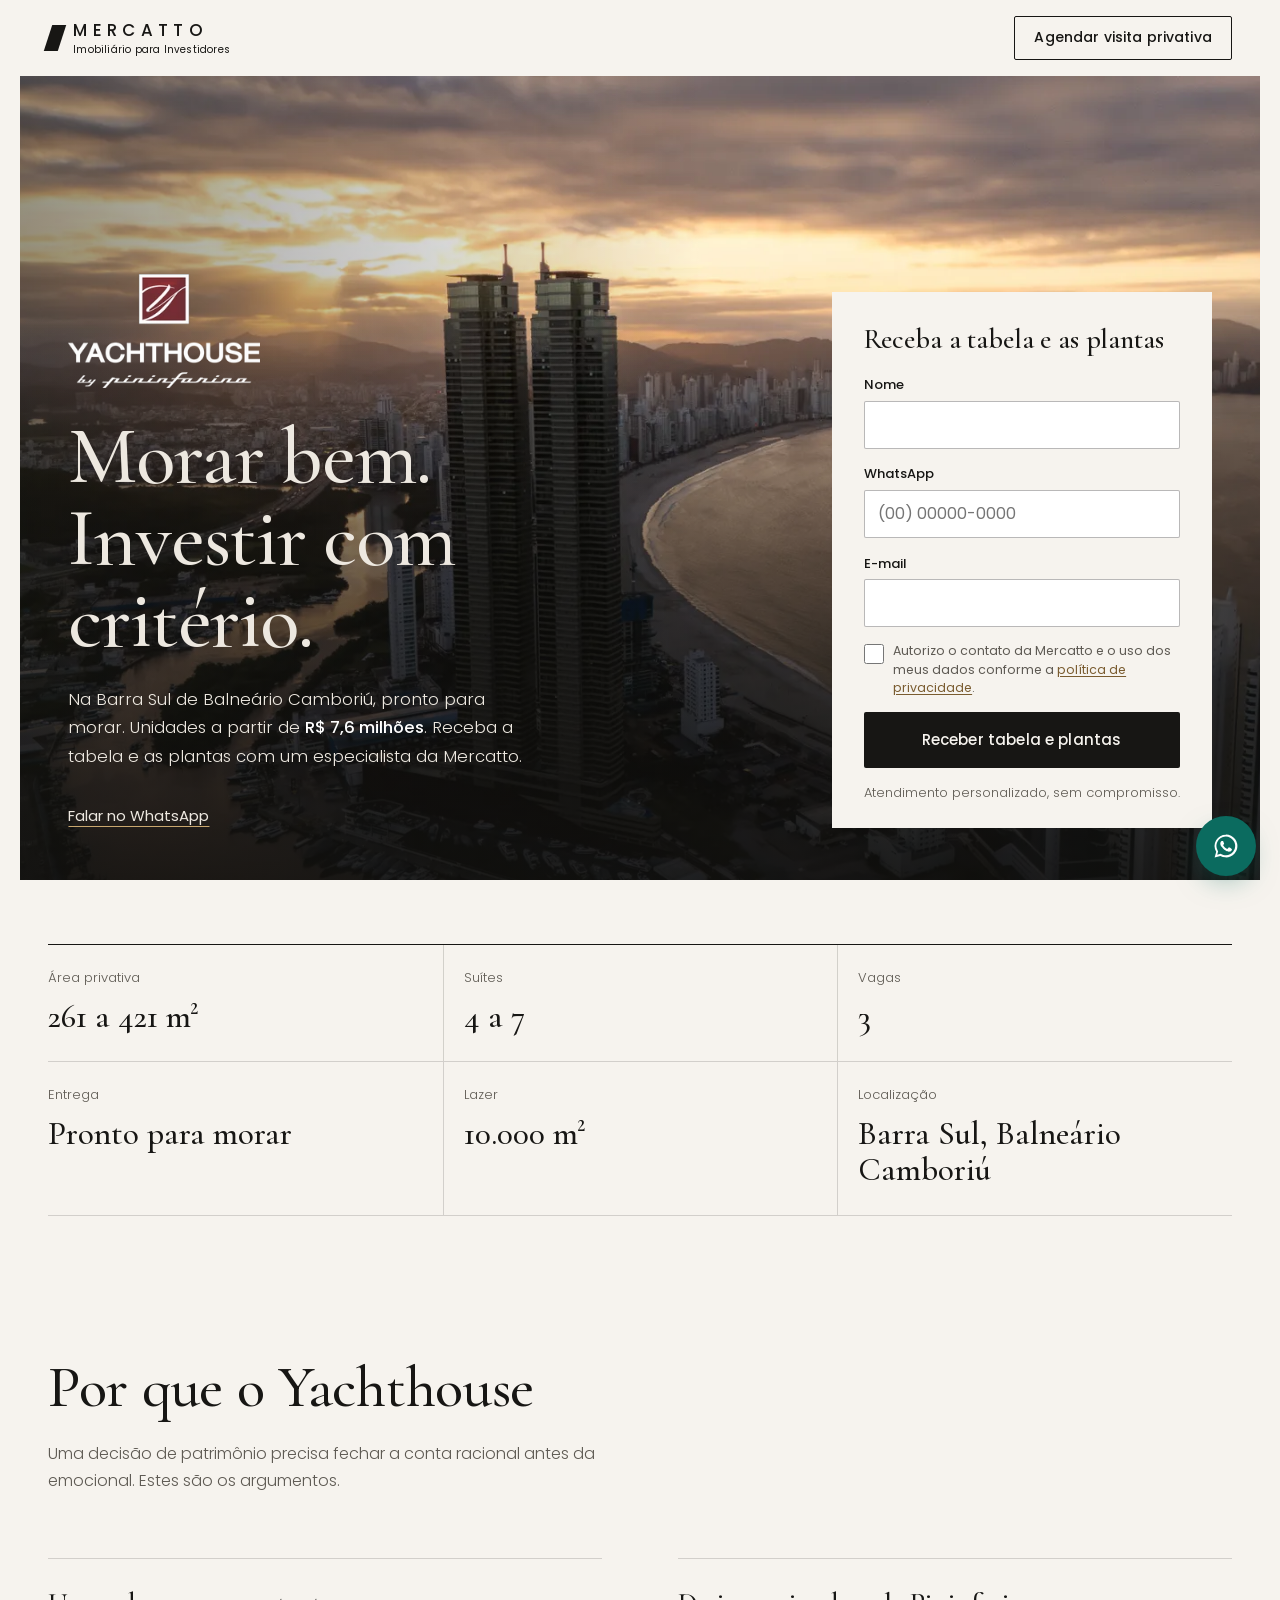
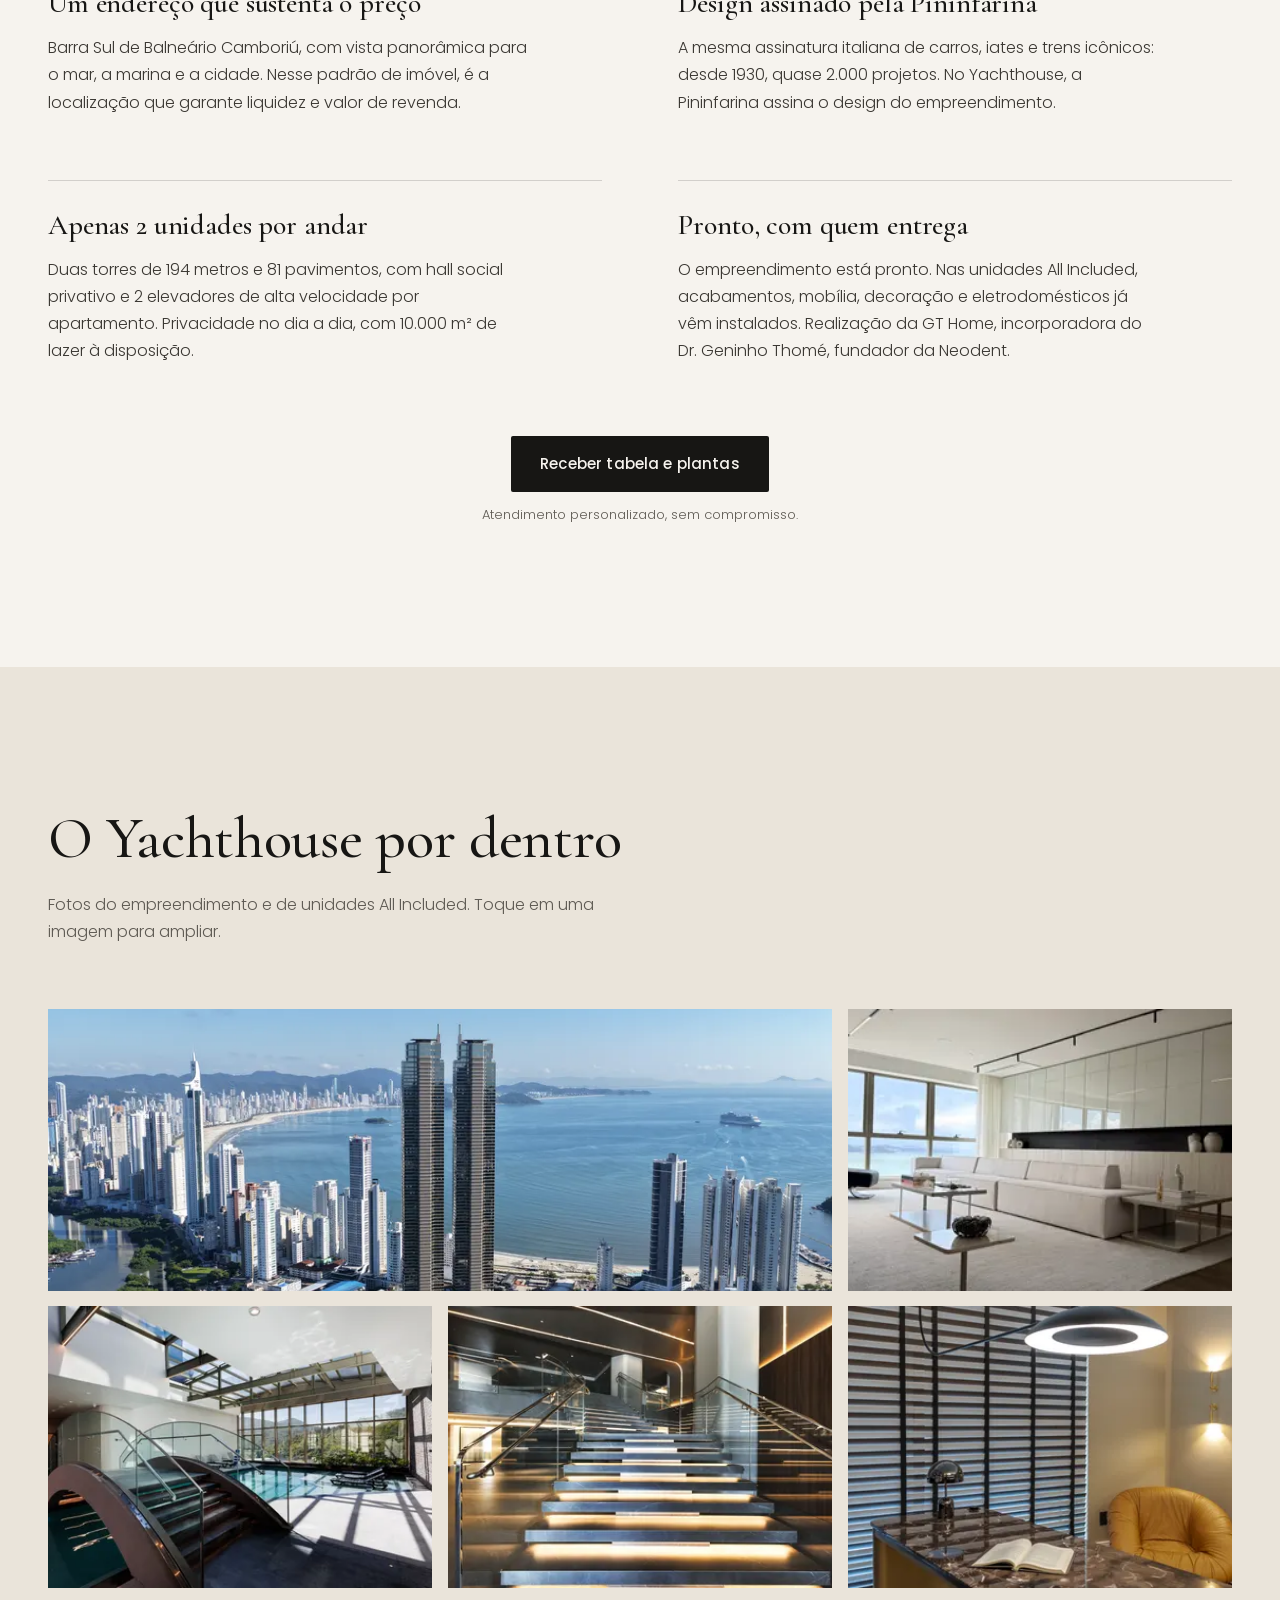
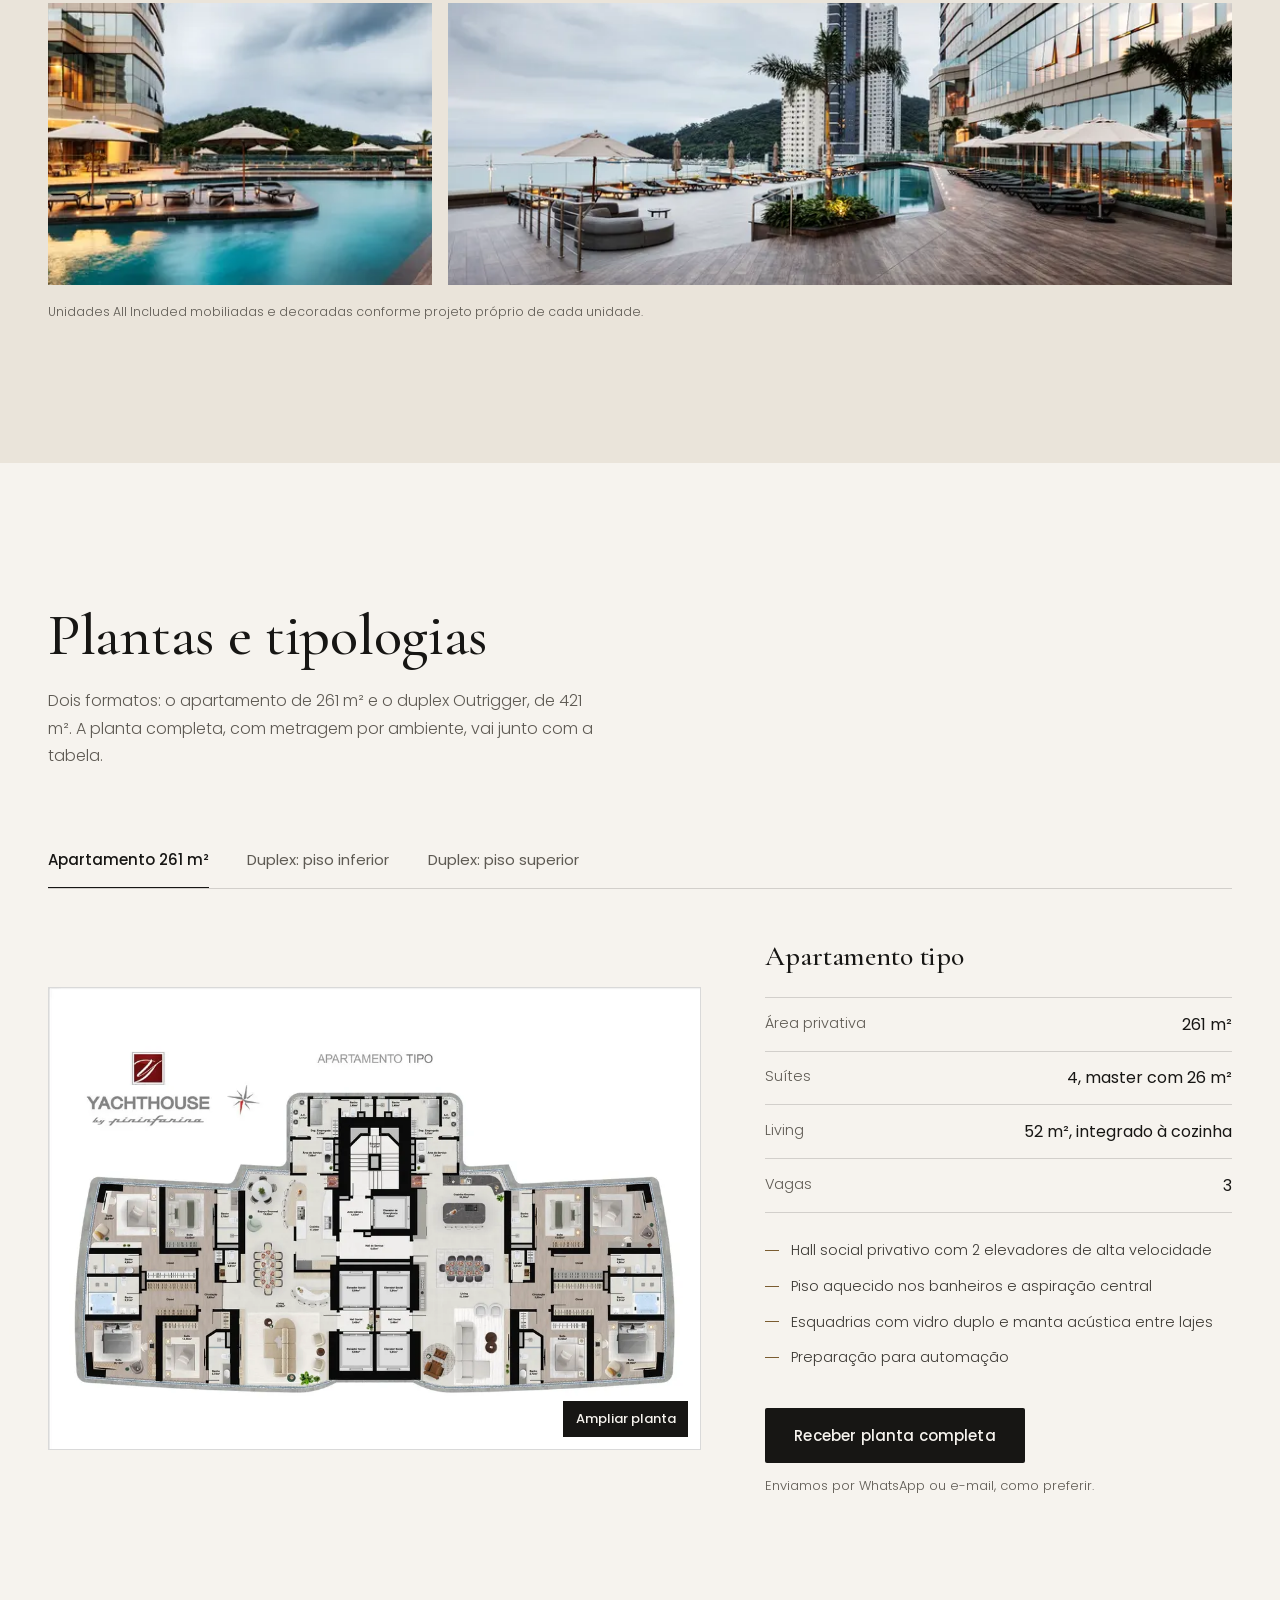
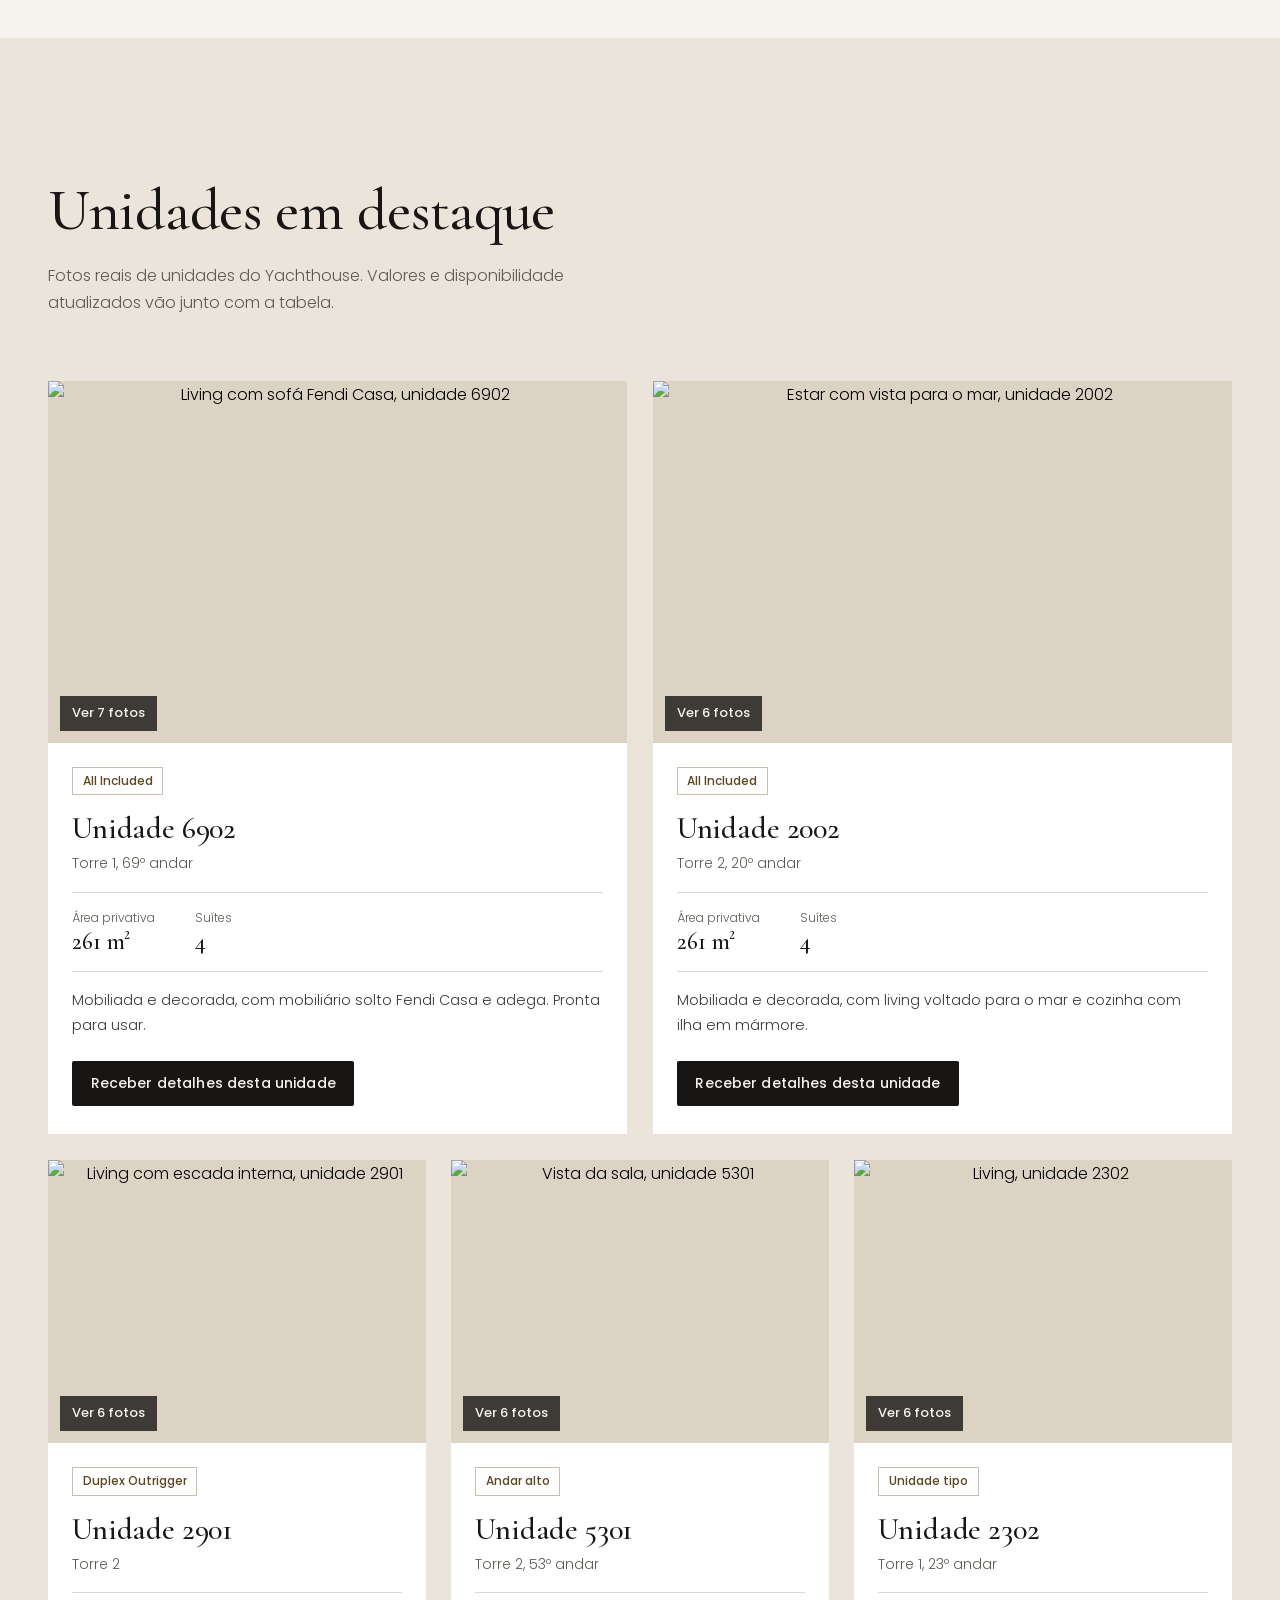
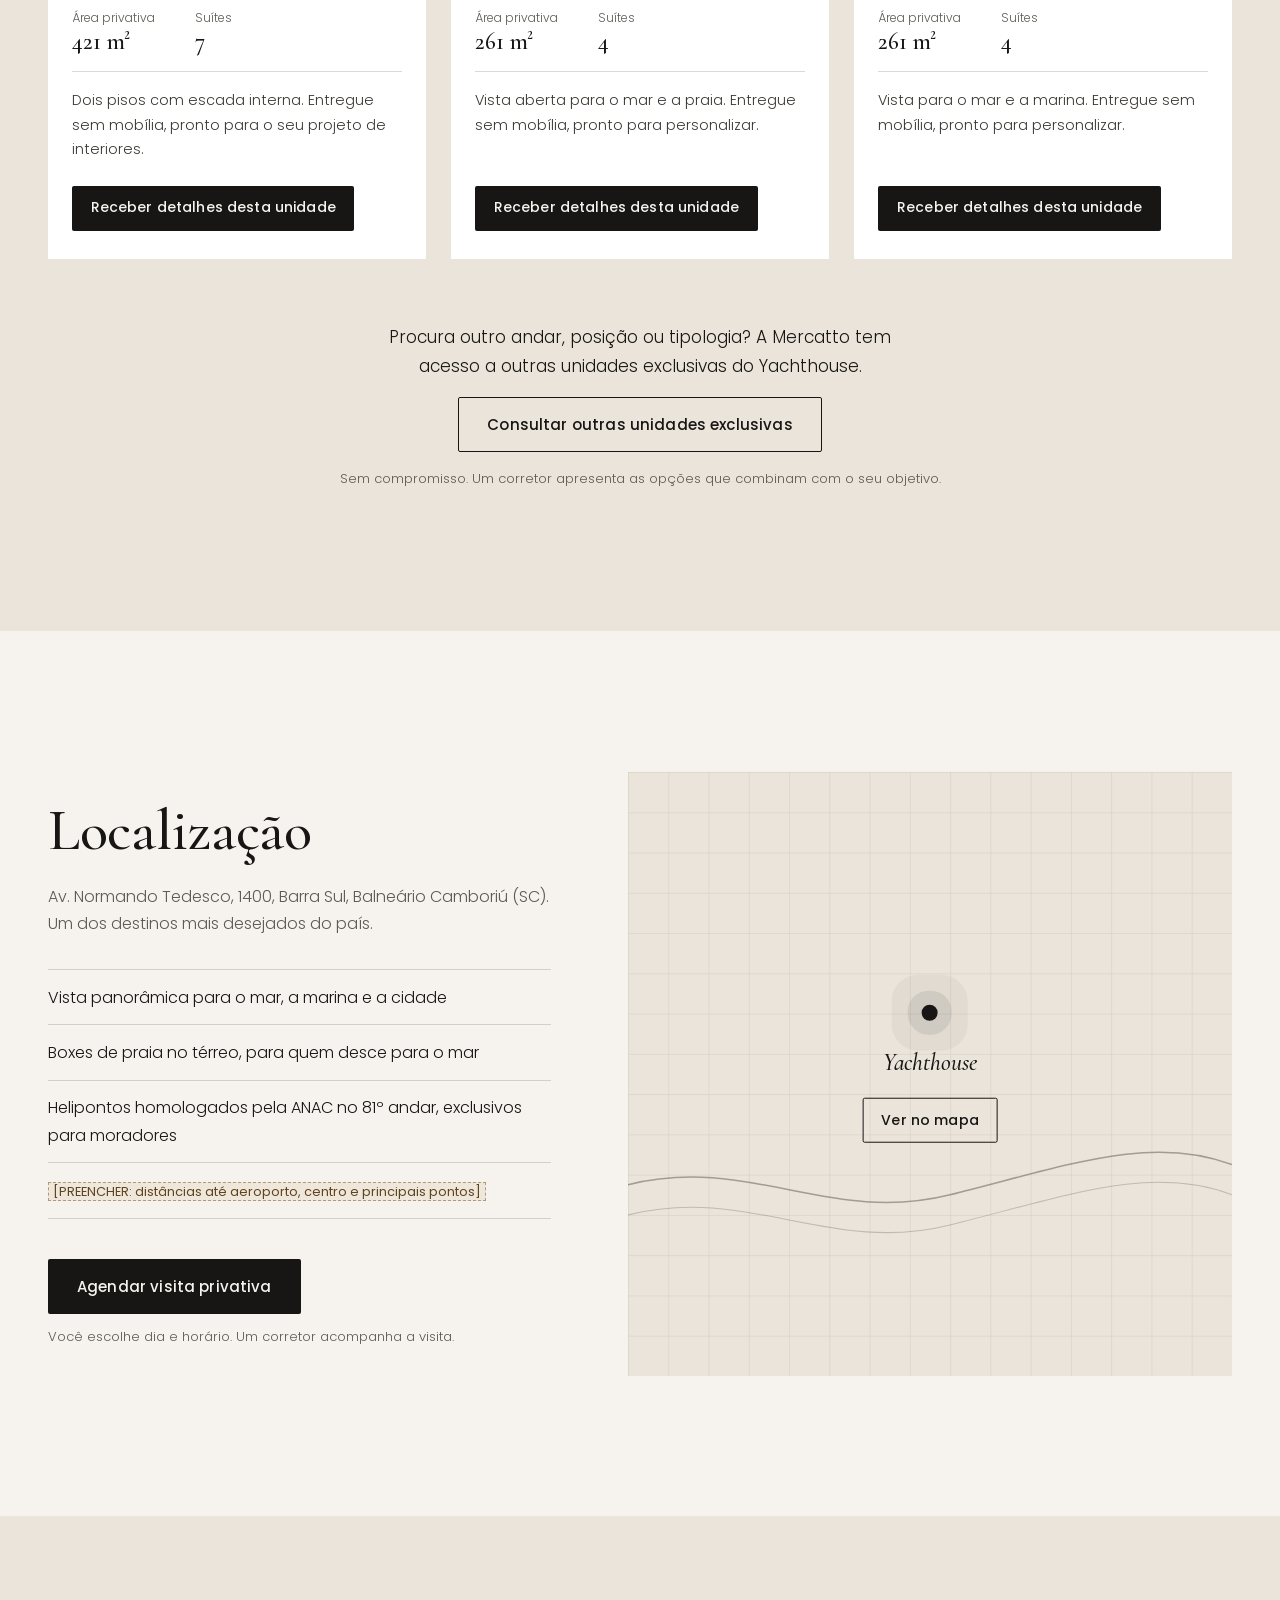
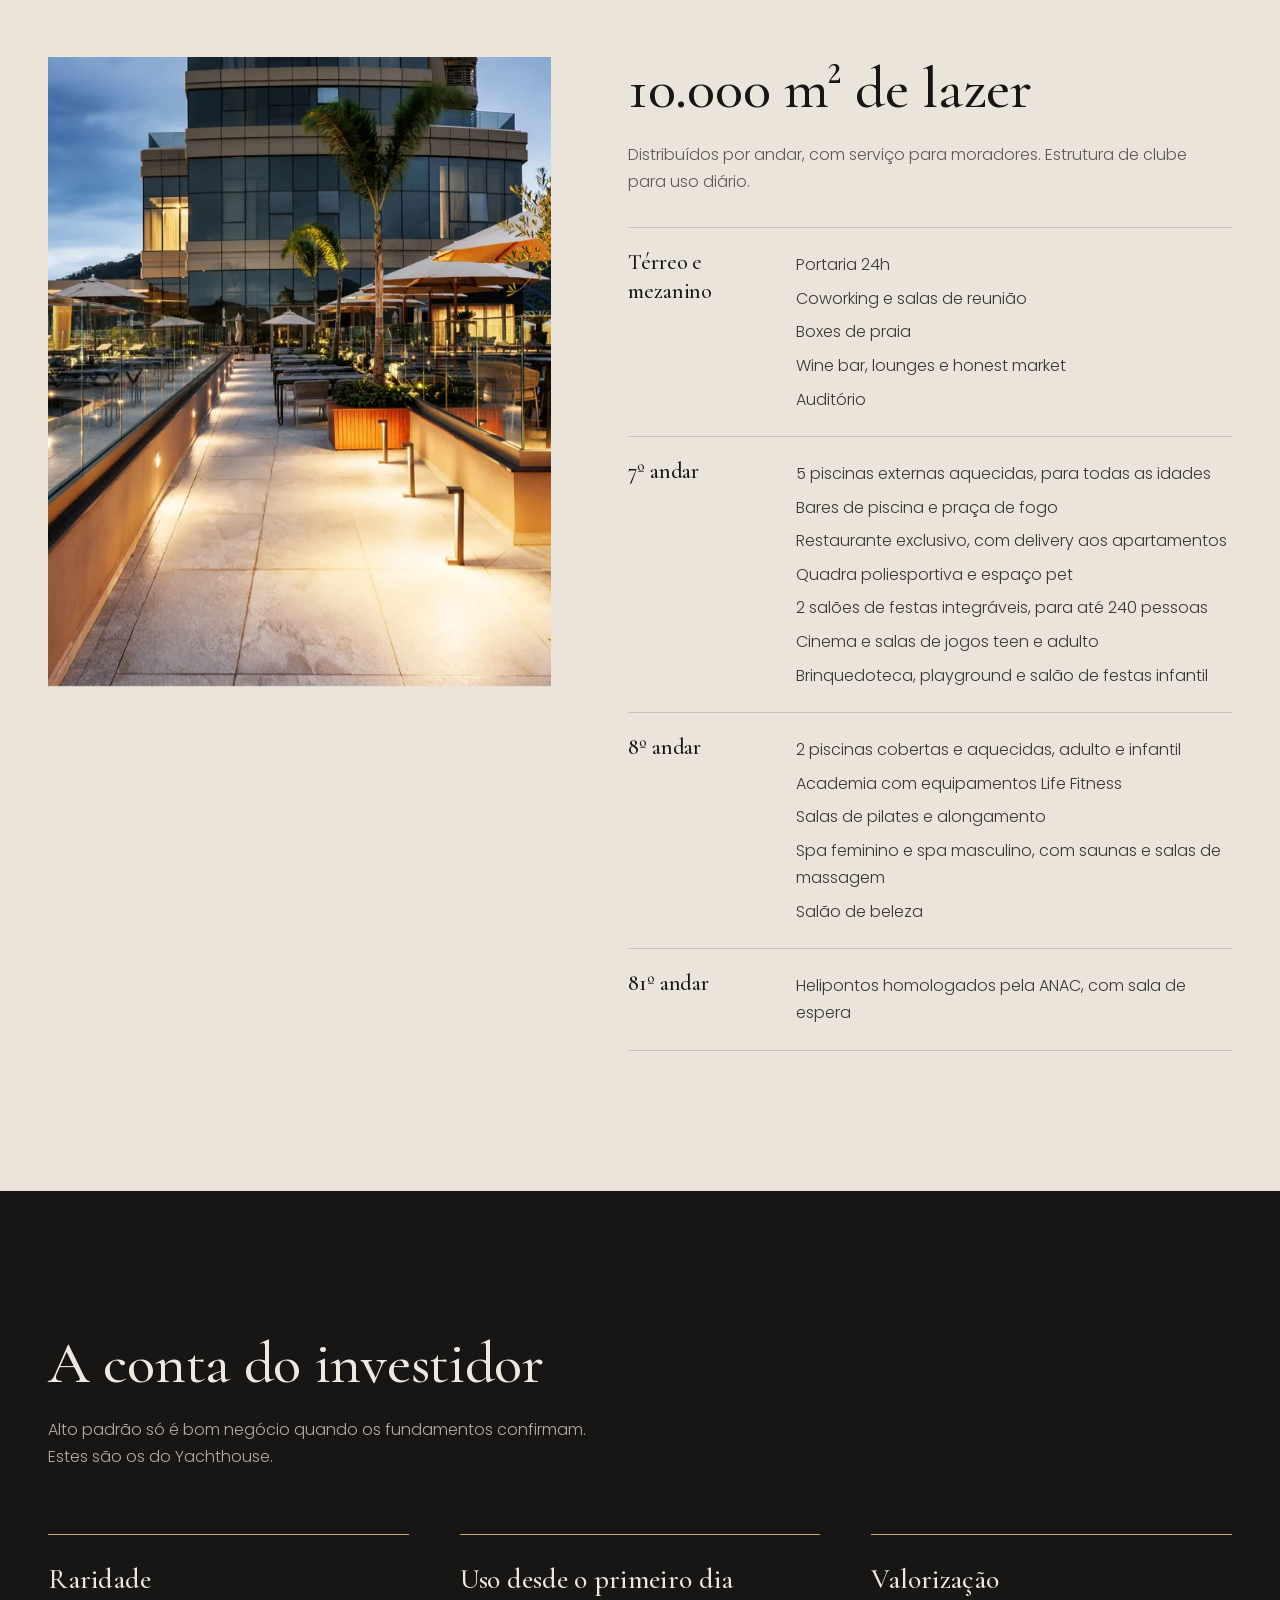
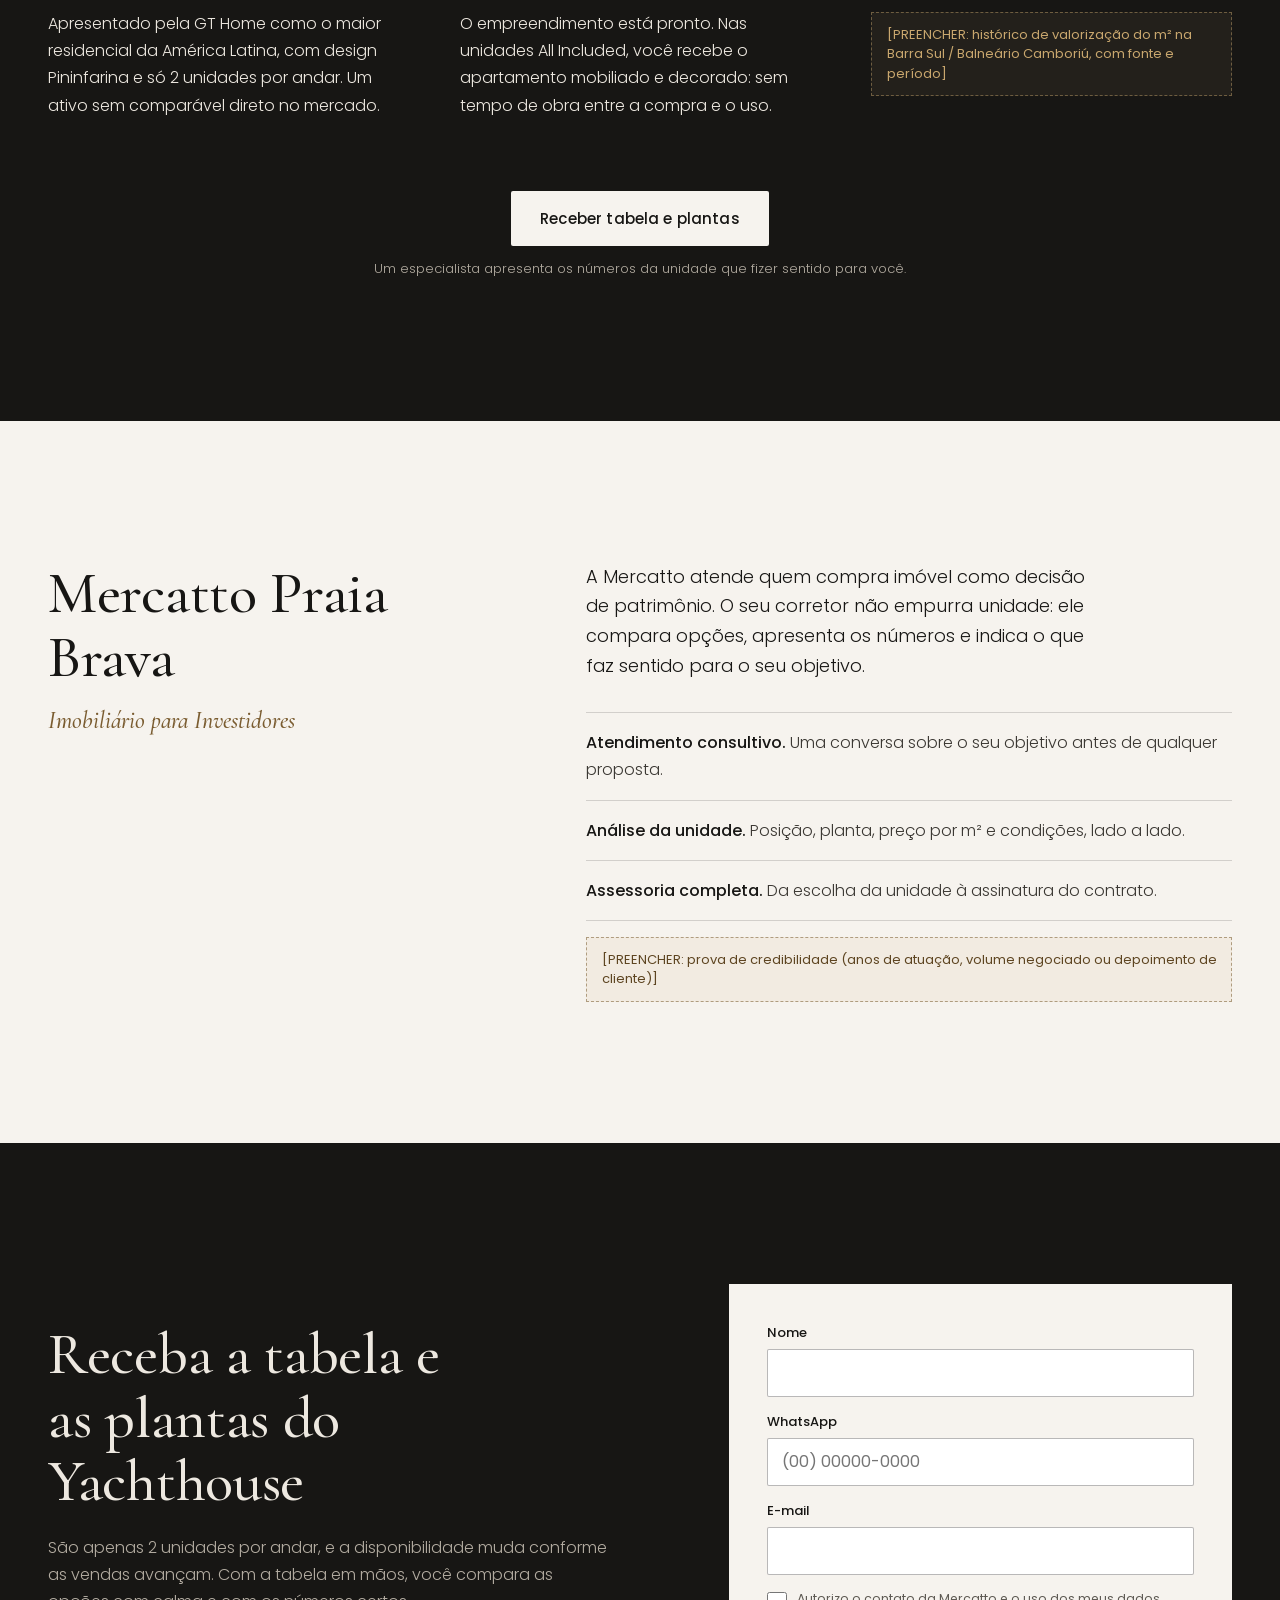
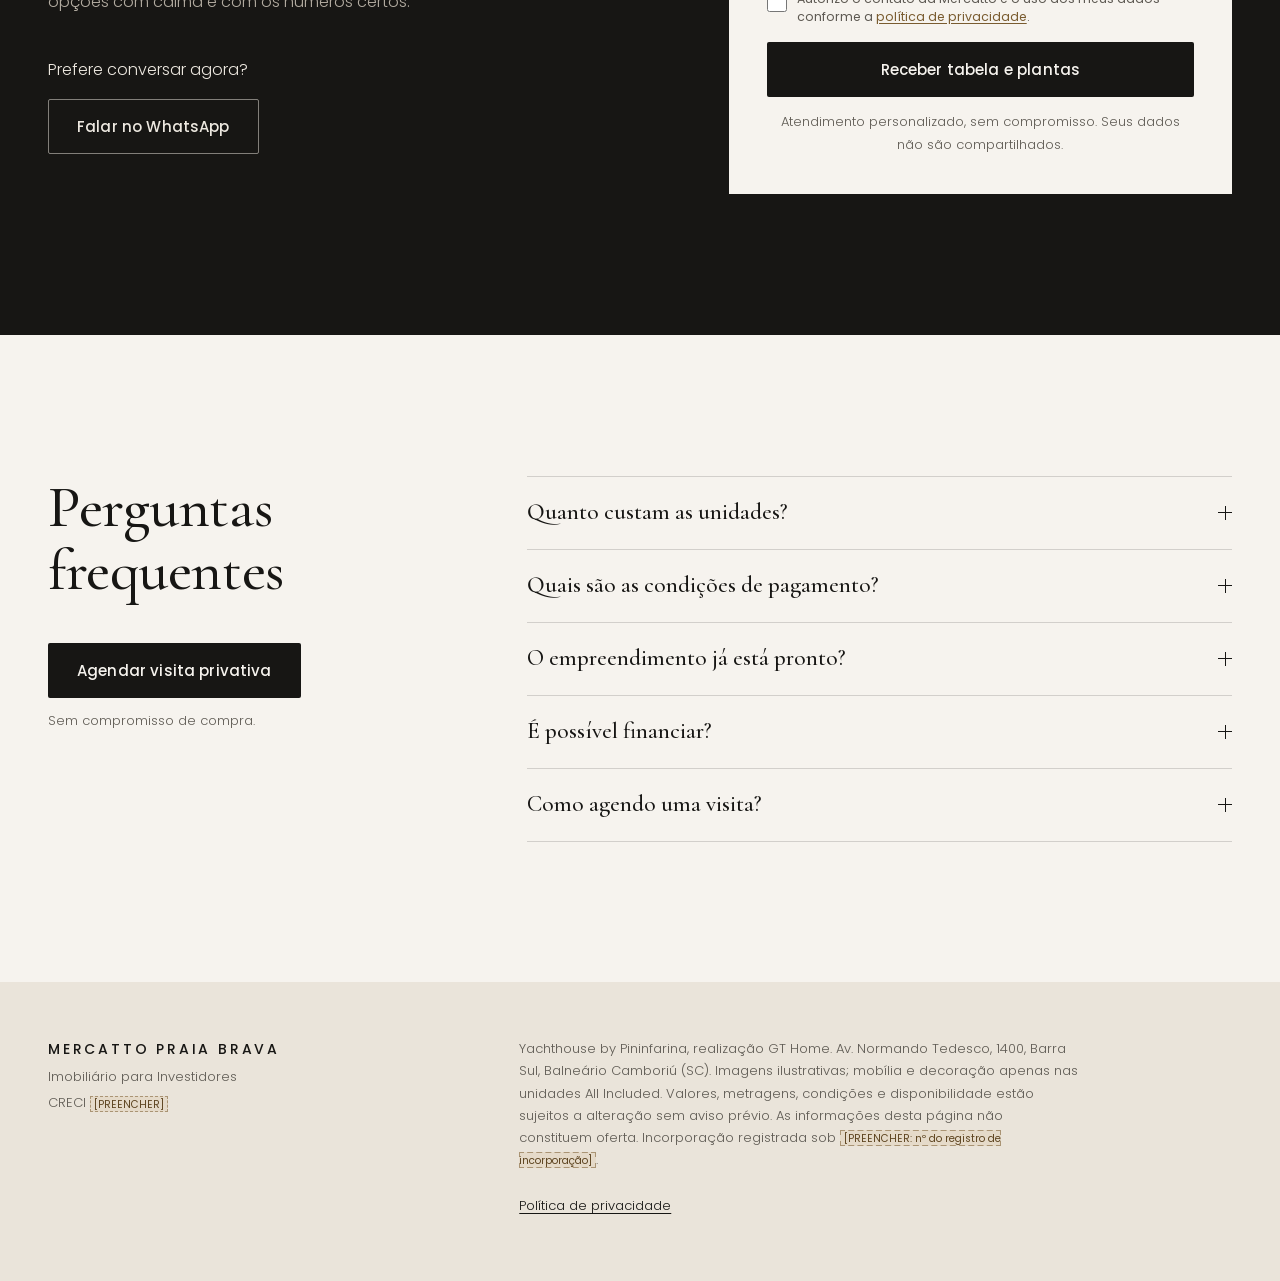
==== commit db13d083: "Adiciona seção de unidades em destaque com cards e botão para consultar outras unidades exclusivas C" ====
--- a/index.html
+++ b/index.html
@@ -282,6 +282,108 @@
       </div>
     </section>
 
+    <!-- 5b. UNIDADES EM DESTAQUE -->
+    <section class="section units" id="unidades" aria-labelledby="unidades-titulo">
+      <div class="container">
+        <div class="section-head">
+          <h2 id="unidades-titulo" class="reveal">Unidades em destaque</h2>
+          <p class="section-lead reveal">Fotos reais de unidades do Yachthouse. Valores e disponibilidade atualizados vão junto com a tabela.</p>
+        </div>
+        <div class="units-grid">
+          <article class="unit-card unit-card-lg">
+            <button type="button" class="unit-media" data-fotos="unid-6902-1,unid-6902-2,unid-6902-3,unid-6902-4,unid-6902-5,unid-6902-6,unid-6902-7" data-legendas="Living com sofá Fendi Casa|Suíte|Home office|Living e jantar|Adega|Estar|Banho da suíte" data-unidade="Unidade 6902" aria-label="Ver 7 fotos da unidade 6902">
+              <img src="assets/unid-6902-1-800.webp" srcset="assets/unid-6902-1-400.webp 400w, assets/unid-6902-1-800.webp 800w, assets/unid-6902-1-1600.webp 1600w" sizes="(min-width: 1300px) 620px, (min-width: 900px) 48vw, 85vw" width="800" height="534" alt="Living com sofá Fendi Casa, unidade 6902" loading="lazy" decoding="async">
+              <span class="unit-count">Ver 7 fotos</span>
+            </button>
+            <div class="unit-body">
+              <p class="unit-tag">All Included</p>
+              <h3>Unidade 6902</h3>
+              <p class="unit-meta">Torre 1, 69º andar</p>
+              <dl class="unit-specs">
+                <div><dt>Área privativa</dt><dd>261 m²</dd></div>
+                <div><dt>Suítes</dt><dd>4</dd></div>
+              </dl>
+              <p class="unit-desc">Mobiliada e decorada, com mobiliário solto Fendi Casa e adega. Pronta para usar.</p>
+              <button type="button" class="btn btn-primary btn-small" data-open-form data-origem="unidade-6902" data-titulo="Receber detalhes da unidade 6902">Receber detalhes desta unidade</button>
+            </div>
+          </article>
+          <article class="unit-card unit-card-lg">
+            <button type="button" class="unit-media" data-fotos="unid-2002-1,unid-2002-2,unid-2002-3,unid-2002-4,unid-2002-5,unid-2002-6" data-legendas="Estar com vista para o mar|Living|Living integrado|Estar e TV|Jantar|Cozinha com ilha" data-unidade="Unidade 2002" aria-label="Ver 6 fotos da unidade 2002">
+              <img src="assets/unid-2002-1-800.webp" srcset="assets/unid-2002-1-400.webp 400w, assets/unid-2002-1-800.webp 800w, assets/unid-2002-1-1600.webp 1600w" sizes="(min-width: 1300px) 620px, (min-width: 900px) 48vw, 85vw" width="800" height="450" alt="Estar com vista para o mar, unidade 2002" loading="lazy" decoding="async">
+              <span class="unit-count">Ver 6 fotos</span>
+            </button>
+            <div class="unit-body">
+              <p class="unit-tag">All Included</p>
+              <h3>Unidade 2002</h3>
+              <p class="unit-meta">Torre 2, 20º andar</p>
+              <dl class="unit-specs">
+                <div><dt>Área privativa</dt><dd>261 m²</dd></div>
+                <div><dt>Suítes</dt><dd>4</dd></div>
+              </dl>
+              <p class="unit-desc">Mobiliada e decorada, com living voltado para o mar e cozinha com ilha em mármore.</p>
+              <button type="button" class="btn btn-primary btn-small" data-open-form data-origem="unidade-2002" data-titulo="Receber detalhes da unidade 2002">Receber detalhes desta unidade</button>
+            </div>
+          </article>
+          <article class="unit-card">
+            <button type="button" class="unit-media" data-fotos="unid-2901-1,unid-2901-2,unid-2901-3,unid-2901-4,unid-2901-5,unid-2901-6" data-legendas="Living com escada interna|Living e escada|Living|Vista|Suíte|Banho com hidromassagem" data-unidade="Unidade 2901" aria-label="Ver 6 fotos da unidade 2901">
+              <img src="assets/unid-2901-1-800.webp" srcset="assets/unid-2901-1-400.webp 400w, assets/unid-2901-1-800.webp 800w, assets/unid-2901-1-1600.webp 1600w" sizes="(min-width: 1300px) 400px, (min-width: 900px) 31vw, 85vw" width="800" height="450" alt="Living com escada interna, unidade 2901" loading="lazy" decoding="async">
+              <span class="unit-count">Ver 6 fotos</span>
+            </button>
+            <div class="unit-body">
+              <p class="unit-tag">Duplex Outrigger</p>
+              <h3>Unidade 2901</h3>
+              <p class="unit-meta">Torre 2</p>
+              <dl class="unit-specs">
+                <div><dt>Área privativa</dt><dd>421 m²</dd></div>
+                <div><dt>Suítes</dt><dd>7</dd></div>
+              </dl>
+              <p class="unit-desc">Dois pisos com escada interna. Entregue sem mobília, pronto para o seu projeto de interiores.</p>
+              <button type="button" class="btn btn-primary btn-small" data-open-form data-origem="unidade-2901" data-titulo="Receber detalhes da unidade 2901">Receber detalhes desta unidade</button>
+            </div>
+          </article>
+          <article class="unit-card">
+            <button type="button" class="unit-media" data-fotos="unid-5301-1,unid-5301-2,unid-5301-3,unid-5301-4,unid-5301-5,unid-5301-6" data-legendas="Vista da sala|Living|Vista para a praia|Vista para o mar|Suíte|Banho com hidromassagem" data-unidade="Unidade 5301" aria-label="Ver 6 fotos da unidade 5301">
+              <img src="assets/unid-5301-1-800.webp" srcset="assets/unid-5301-1-400.webp 400w, assets/unid-5301-1-800.webp 800w, assets/unid-5301-1-1600.webp 1600w" sizes="(min-width: 1300px) 400px, (min-width: 900px) 31vw, 85vw" width="800" height="1422" alt="Vista da sala, unidade 5301" loading="lazy" decoding="async">
+              <span class="unit-count">Ver 6 fotos</span>
+            </button>
+            <div class="unit-body">
+              <p class="unit-tag">Andar alto</p>
+              <h3>Unidade 5301</h3>
+              <p class="unit-meta">Torre 2, 53º andar</p>
+              <dl class="unit-specs">
+                <div><dt>Área privativa</dt><dd>261 m²</dd></div>
+                <div><dt>Suítes</dt><dd>4</dd></div>
+              </dl>
+              <p class="unit-desc">Vista aberta para o mar e a praia. Entregue sem mobília, pronto para personalizar.</p>
+              <button type="button" class="btn btn-primary btn-small" data-open-form data-origem="unidade-5301" data-titulo="Receber detalhes da unidade 5301">Receber detalhes desta unidade</button>
+            </div>
+          </article>
+          <article class="unit-card">
+            <button type="button" class="unit-media" data-fotos="unid-2302-1,unid-2302-2,unid-2302-3,unid-2302-4,unid-2302-5,unid-2302-6" data-legendas="Living|Living|Vista para a marina|Vista|Suíte|Banho com hidromassagem" data-unidade="Unidade 2302" aria-label="Ver 6 fotos da unidade 2302">
+              <img src="assets/unid-2302-1-800.webp" srcset="assets/unid-2302-1-400.webp 400w, assets/unid-2302-1-800.webp 800w, assets/unid-2302-1-1600.webp 1600w" sizes="(min-width: 1300px) 400px, (min-width: 900px) 31vw, 85vw" width="800" height="450" alt="Living, unidade 2302" loading="lazy" decoding="async">
+              <span class="unit-count">Ver 6 fotos</span>
+            </button>
+            <div class="unit-body">
+              <p class="unit-tag">Unidade tipo</p>
+              <h3>Unidade 2302</h3>
+              <p class="unit-meta">Torre 1, 23º andar</p>
+              <dl class="unit-specs">
+                <div><dt>Área privativa</dt><dd>261 m²</dd></div>
+                <div><dt>Suítes</dt><dd>4</dd></div>
+              </dl>
+              <p class="unit-desc">Vista para o mar e a marina. Entregue sem mobília, pronto para personalizar.</p>
+              <button type="button" class="btn btn-primary btn-small" data-open-form data-origem="unidade-2302" data-titulo="Receber detalhes da unidade 2302">Receber detalhes desta unidade</button>
+            </div>
+          </article>
+        </div>
+        <div class="units-more">
+          <p>Procura outro andar, posição ou tipologia? A Mercatto tem acesso a outras unidades exclusivas do Yachthouse.</p>
+          <button type="button" class="btn btn-ghost" data-open-form data-origem="outras-unidades" data-titulo="Consultar outras unidades exclusivas">Consultar outras unidades exclusivas</button>
+          <p class="trust">Sem compromisso. Um corretor apresenta as opções que combinam com o seu objetivo.</p>
+        </div>
+      </div>
+    </section>
+
     <!-- 6. LOCALIZAÇÃO -->
     <section class="section location" aria-labelledby="local-titulo">
       <div class="container location-grid">
--- a/style.css
+++ b/style.css
@@ -310,15 +310,38 @@
 .plan-specs dt { color: var(--mute); font-size: .9rem; }
 .plan-specs dd { margin: 0; font-weight: 400; text-align: right; }
 
+/* 5b. Unidades em destaque */
+.units { background: var(--linen); }
+.units-grid { display: grid; grid-template-columns: repeat(6, minmax(0, 1fr)); gap: clamp(16px, 2vw, 28px); }
+.unit-card { grid-column: span 2; display: flex; flex-direction: column; background: #fff; }
+.unit-card-lg { grid-column: span 3; }
+.unit-media { position: relative; display: block; width: 100%; padding: 0; border: 0; background: #DCD3C5; overflow: hidden; aspect-ratio: 4 / 3; cursor: zoom-in; }
+.unit-card-lg .unit-media { aspect-ratio: 16 / 10; }
+.unit-media img { width: 100%; height: 100%; object-fit: cover; transition: transform .8s var(--ease); }
+.unit-media:hover img { transform: scale(1.03); }
+.unit-count { position: absolute; left: .75rem; bottom: .75rem; background: rgba(23, 22, 20, .8); color: var(--paper); font-size: .8125rem; font-weight: 500; padding: .4rem .75rem; }
+.unit-body { display: flex; flex-direction: column; flex: 1; padding: 1.5rem 1.5rem 1.75rem; }
+.unit-tag { align-self: flex-start; font-size: .75rem; font-weight: 500; color: var(--bronze-deep); border: 1px solid rgba(122, 92, 48, .4); padding: .2rem .6rem; margin-bottom: 1rem; }
+.unit-body h3 { font-size: clamp(1.75rem, 2.4vw, 2.25rem); }
+.unit-meta { font-size: .875rem; color: var(--mute); margin: .35rem 0 1rem; }
+.unit-specs { display: flex; gap: 2.5rem; margin: 0 0 1rem; padding: .9rem 0; border-top: 1px solid var(--line); border-bottom: 1px solid var(--line); }
+.unit-specs dt { font-size: .75rem; color: var(--mute); }
+.unit-specs dd { margin: 0; font-family: var(--serif); font-size: 1.5rem; line-height: 1.2; }
+.unit-desc { font-size: .9rem; color: #3A3732; margin-bottom: 1.5rem; }
+.unit-body .btn { margin-top: auto; align-self: flex-start; }
+.units-more { display: flex; flex-direction: column; align-items: center; gap: 1rem; margin-top: clamp(40px, 5vw, 64px); text-align: center; }
+.units-more > p:first-child { max-width: 52ch; font-size: 1.0625rem; margin: 0; }
+.units-more .trust { margin: 0; }
+
 /* 6. Localização */
-.location { background: var(--linen); }
+.location { background: var(--paper); }
 .location-grid { display: grid; grid-template-columns: minmax(0, 5fr) minmax(0, 6fr); gap: clamp(40px, 6vw, 96px); align-items: center; }
 .place-list { list-style: none; padding: 0; margin: 2rem 0 0; border-top: 1px solid var(--line); }
 .place-list li { padding: .85rem 0; border-bottom: 1px solid var(--line); }
 .distances { margin: 2rem 0 0; border-top: 1px solid var(--line); }
 .distances div { display: flex; justify-content: space-between; align-items: baseline; gap: 1rem; padding: .85rem 0; border-bottom: 1px solid var(--line); }
 .distances dd { margin: 0; white-space: nowrap; }
-.map { position: relative; aspect-ratio: 1 / 1; background: var(--paper); color: var(--ink); overflow: hidden; }
+.map { position: relative; aspect-ratio: 1 / 1; background: var(--linen); color: var(--ink); overflow: hidden; }
 .map-art { width: 100%; height: 100%; }
 .map iframe { position: absolute; inset: 0; width: 100%; height: 100%; border: 0; }
 .map-overlay { position: absolute; left: 50%; top: 50%; transform: translate(-50%, -50%); display: flex; flex-direction: column; align-items: center; gap: .9rem; }
@@ -327,6 +350,7 @@
 .map-msg { position: absolute; left: 1rem; right: 1rem; bottom: 1rem; margin: 0; font-size: .8rem; text-align: center; color: var(--mute); }
 
 /* 7. Lazer */
+.leisure { background: var(--linen); }
 .leisure-grid { display: grid; grid-template-columns: minmax(0, 5fr) minmax(0, 6fr); gap: clamp(40px, 6vw, 96px); align-items: center; }
 .leisure-grid { align-items: start; }
 .leisure-media { position: sticky; top: 24px; }
@@ -429,8 +453,8 @@
 .lightbox { width: 100vw; height: 100svh; max-width: none; max-height: none; margin: 0; background: rgba(18, 17, 15, .97); color: var(--on-dark); }
 .lightbox[open] { display: grid; grid-template-columns: 72px minmax(0, 1fr) 72px; align-items: center; }
 .lb-figure { margin: 0; height: 100%; display: grid; grid-template-rows: minmax(0, 1fr) auto; align-items: center; padding: 64px 0 24px; }
-.lb-stage { height: 100%; display: grid; place-items: center; touch-action: pan-y; }
-.lb-stage img { max-width: 100%; max-height: 100%; object-fit: contain; width: auto; height: auto; }
+.lb-stage { min-height: 0; display: grid; place-items: center; touch-action: pan-y; }
+.lb-stage img { max-width: 100%; max-height: calc(100svh - 150px); object-fit: contain; width: auto; height: auto; }
 .lb-stage .ph { width: min(100%, 1100px); height: auto; aspect-ratio: 16 / 10; }
 .lb-caption { text-align: center; font-size: .875rem; color: var(--on-dark-mute); padding-top: 1rem; }
 .lb-nav, .lb-close { background: none; border: 0; color: var(--on-dark); width: 56px; height: 56px; display: grid; place-items: center; justify-self: center; }
@@ -468,6 +492,11 @@
   .gallery-grid { grid-template-columns: repeat(2, minmax(0, 1fr)); grid-auto-rows: 42vw; }
   .gallery-item.g-wide:last-child { grid-column: auto; }
   .leisure-list { grid-template-columns: 1fr; }
+  .units-grid { display: flex; overflow-x: auto; scroll-snap-type: x mandatory; gap: 12px; margin-inline: calc(var(--gutter) * -1); padding-inline: var(--gutter); scroll-padding-inline: var(--gutter); scrollbar-width: none; }
+  .units-grid::-webkit-scrollbar { display: none; }
+  .unit-card, .unit-card-lg { flex: 0 0 85%; scroll-snap-align: start; }
+  .unit-card-lg .unit-media { aspect-ratio: 4 / 3; }
+  .units-more .btn { width: 100%; }
   .tabs { flex-wrap: wrap; gap: 0 1.5rem; overflow: visible; }
   .map { aspect-ratio: 4 / 3; }
   .leisure-media { order: 2; position: static; }
